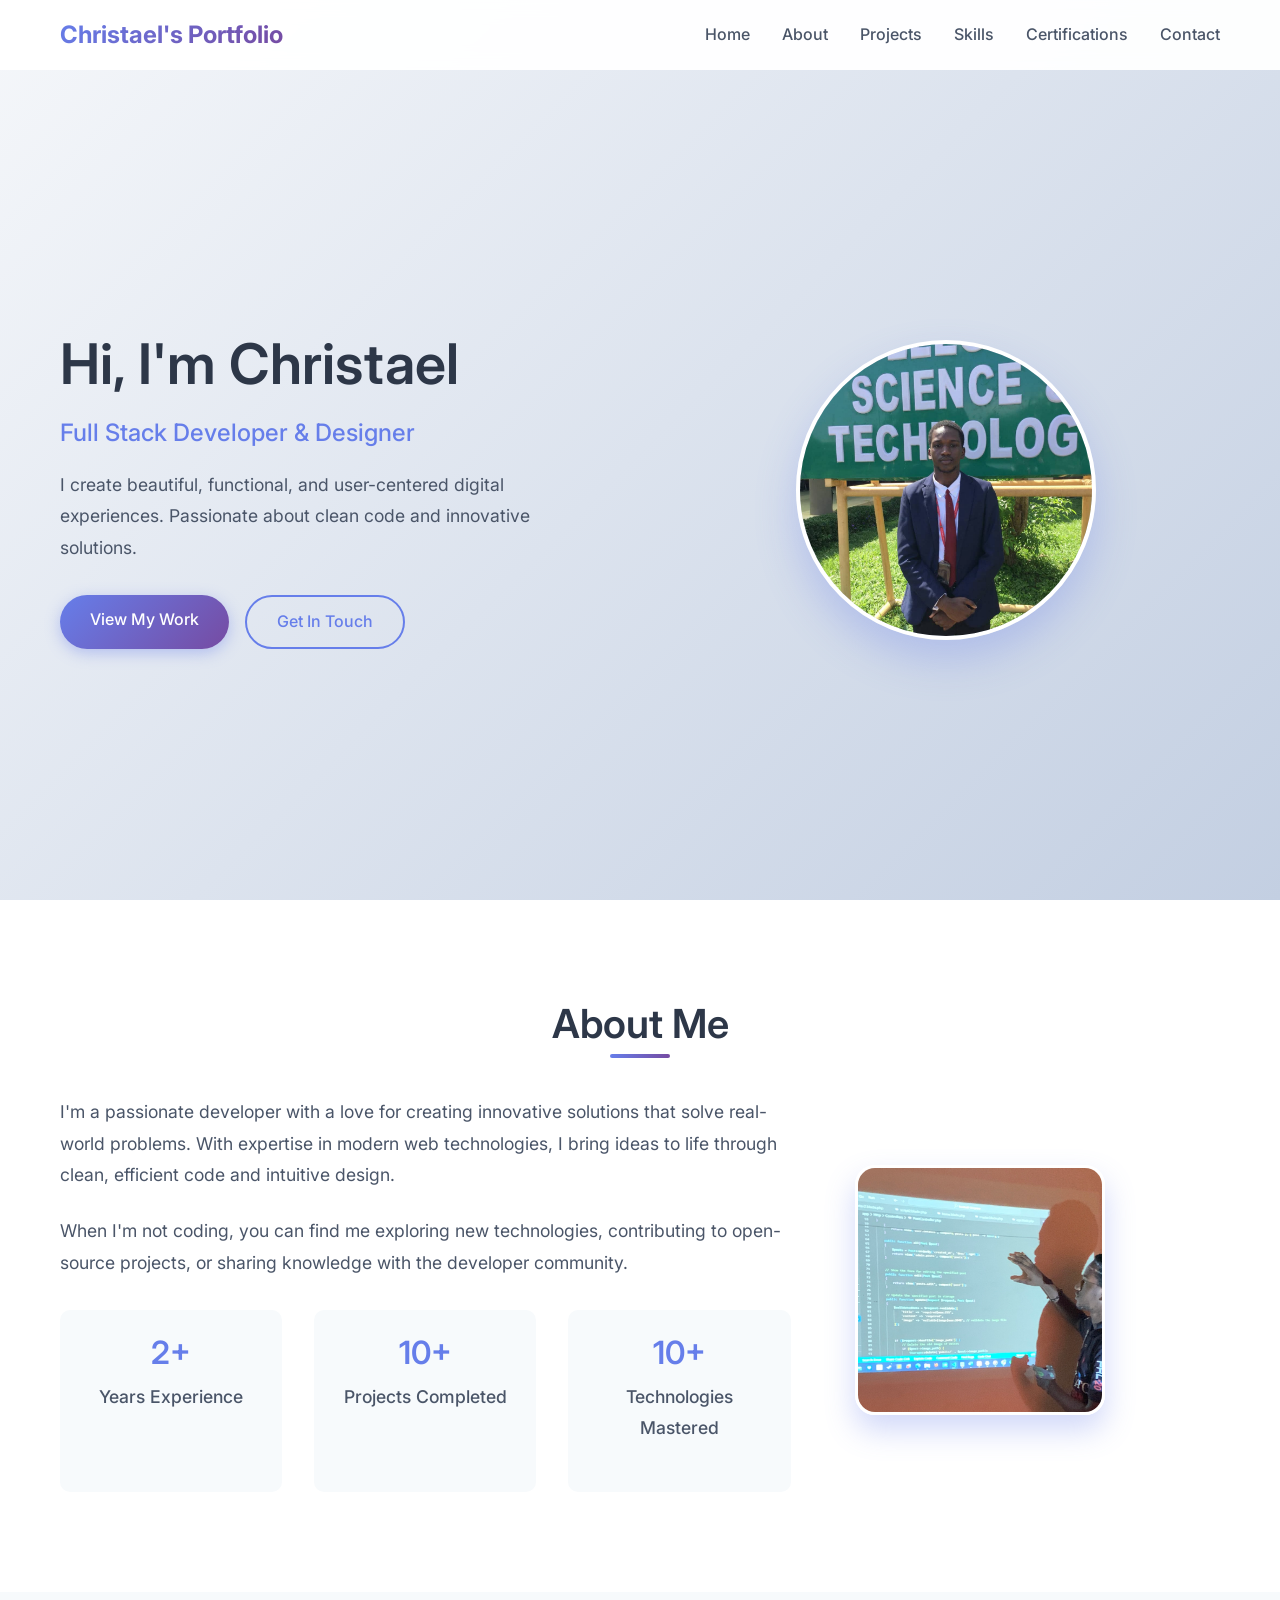
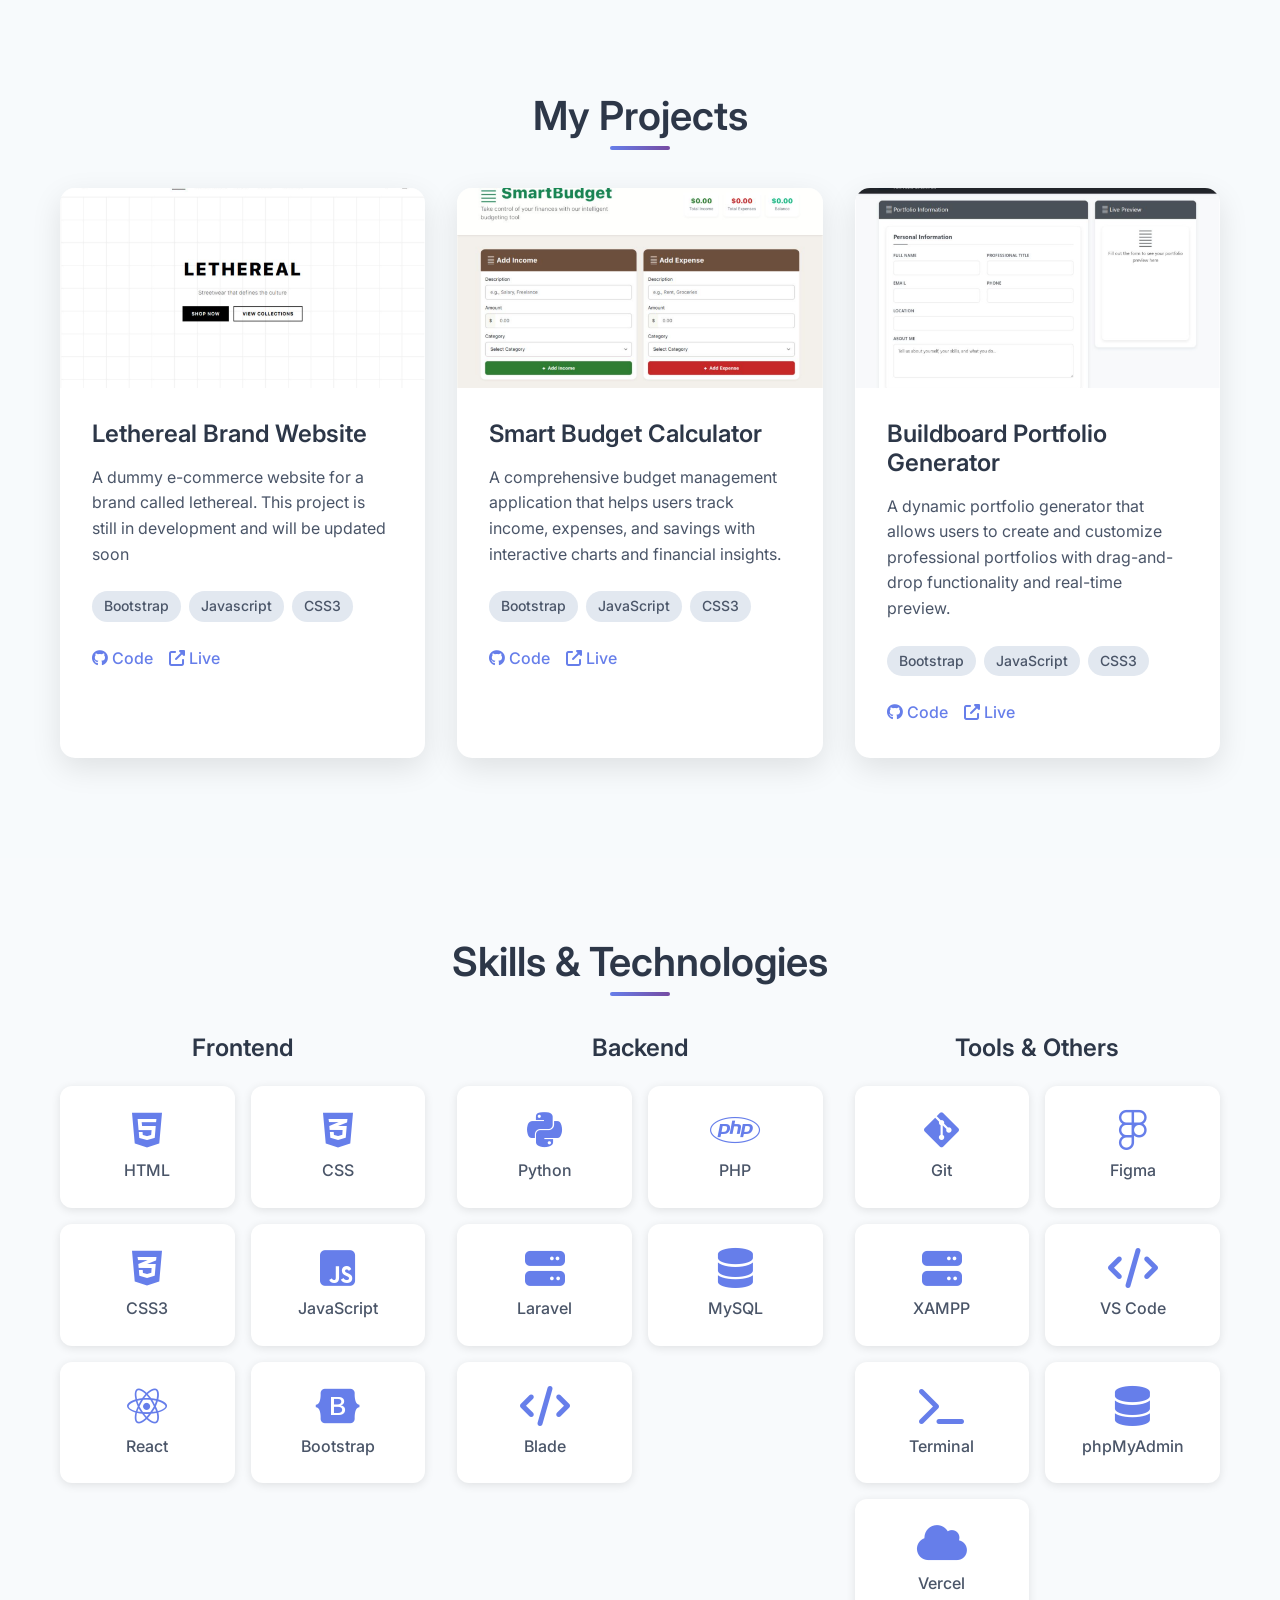
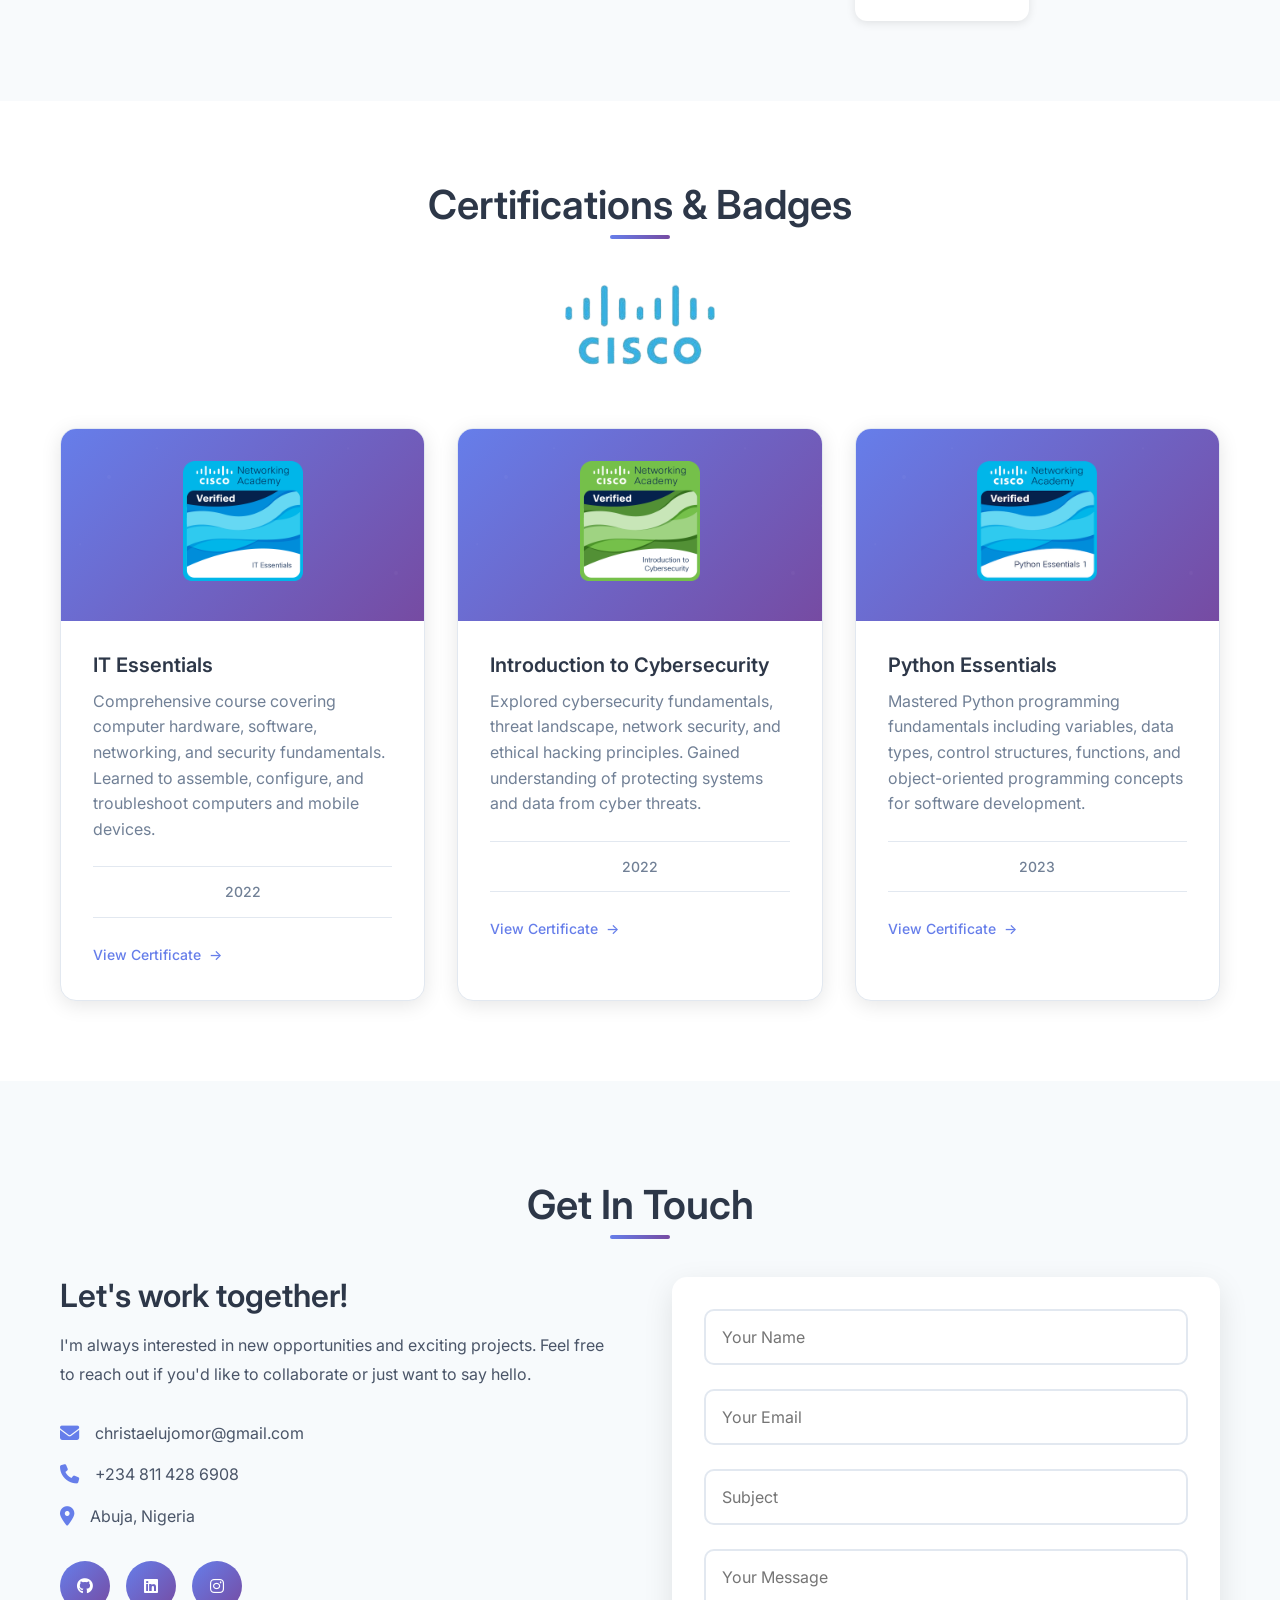
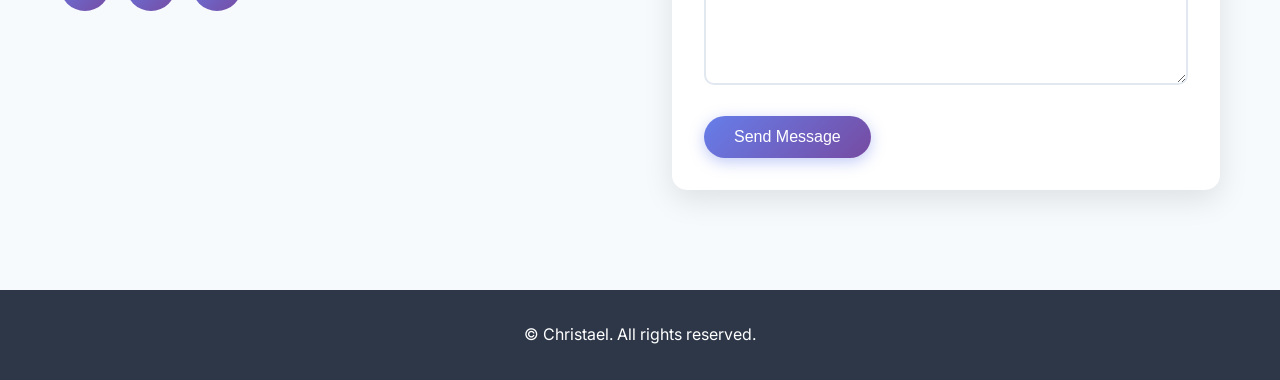
==== index.html @ 147d63b2 "T" ====
<!DOCTYPE html>
<html lang="en">
<head>
    <meta charset="UTF-8">
    <meta name="viewport" content="width=device-width, initial-scale=1.0">
    <title>Christael - Portfolio</title>
    <meta name="description" content="Professional portfolio showcasing my work, skills, and experience">
    <link rel="stylesheet" href="styles.css">
    <link href="https://fonts.googleapis.com/css2?family=Inter:wght@300;400;500;600;700&display=swap" rel="stylesheet">
    <link rel="stylesheet" href="https://cdnjs.cloudflare.com/ajax/libs/font-awesome/6.4.0/css/all.min.css">
    <script defer src="/_vercel/insights/script.js"></script>
</head>
<body>
    <!-- Navigation -->
    <nav class="navbar">
        <div class="nav-container">
            <div class="nav-logo">
                <a href="#home">Christael's Portfolio</a>
            </div>
            <ul class="nav-menu">
                <li class="nav-item">
                    <a href="#home" class="nav-link">Home</a>
                </li>
                <li class="nav-item">
                    <a href="#about" class="nav-link">About</a>
                </li>
                <li class="nav-item">
                    <a href="#projects" class="nav-link">Projects</a>
                </li>
                <li class="nav-item">
                    <a href="#skills" class="nav-link">Skills</a>
                </li>
                <li class="nav-item">
                    <a href="#certifications" class="nav-link">Certifications</a>
                </li>
                <li class="nav-item">
                    <a href="#contact" class="nav-link">Contact</a>
                </li>
            </ul>
            <div class="hamburger">
                <span class="bar"></span>
                <span class="bar"></span>
                <span class="bar"></span>
            </div>
        </div>
    </nav>

    <!-- Hero Section -->
    <section id="home" class="hero">
        <div class="hero-container">
            <div class="hero-content">
                <h1 class="hero-title">Hi, I'm <span class="highlight">Christael</span></h1>
                <p class="hero-subtitle">Full Stack Developer & Designer</p>
                <p class="hero-description">
                    I create beautiful, functional, and user-centered digital experiences. 
                    Passionate about clean code and innovative solutions.
                </p>
                <div class="hero-buttons">
                    <a href="#projects" class="btn btn-primary">View My Work</a>
                    <a href="#contact" class="btn btn-secondary">Get In Touch</a>
                </div>
            </div>
            <div class="hero-image">
                <img src="images/profilephoto.jpg" alt="Christael - Full Stack Developer" class="profile-image">
            </div>
        </div>
    </section>

    <!-- About Section -->
    <section id="about" class="about">
        <div class="container">
            <h2 class="section-title">About Me</h2>
            <div class="about-content">
                <div class="about-text">
                    <p>
                        I'm a passionate developer with a love for creating innovative solutions 
                        that solve real-world problems. With expertise in modern web technologies, 
                        I bring ideas to life through clean, efficient code and intuitive design.
                    </p>
                    <p>
                        When I'm not coding, you can find me exploring new technologies, 
                        contributing to open-source projects, or sharing knowledge with the developer community.
                    </p>
                    <div class="about-stats">
                        <div class="stat">
                            <h3>2+</h3>
                            <p>Years Experience</p>
                        </div>
                        <div class="stat">
                            <h3>10+</h3>
                            <p>Projects Completed</p>
                        </div>
                        <div class="stat">
                            <h3>10+</h3>
                            <p>Technologies Mastered</p>
                        </div>
                    </div>
                </div>
                <div class="about-image">
                    <img src="images/aboutphoto.JPEG" alt="Christael working on code" class="about-image">
                </div>
            </div>
        </div>
    </section>

    <!-- Projects Section -->
    <section id="projects" class="projects">
        <div class="container">
            <h2 class="section-title">My Projects</h2>
            <div class="projects-grid">
                <div class="project-card">
                    <div class="project-image">
                        <img src="images/lethereal.png" alt="E-Commerce Platform" class="project-img">
                    </div>
                    <div class="project-content">
                        <h3>Lethereal Brand Website</h3>
                        <p>A dummy e-commerce website for a brand called lethereal. This project is still in development and will be updated soon</p>
                        <div class="project-tech">
                            <span class="tech-tag">Bootstrap</span>
                            <span class="tech-tag">Javascript</span>
                            <span class="tech-tag">CSS3</span>
                        </div>
                        <div class="project-links">
                            <a href="https://luxe-iota.vercel.app/" class="project-link"><i class="fab fa-github"></i> Code</a>
                            <a href="https://luxe-iota.vercel.app/" class="project-link"><i class="fas fa-external-link-alt"></i> Live</a>
                        </div>
                    </div>
                </div>

                <div class="project-card">
                    <div class="project-image">
                        <img src="/images/smart-budget.png" alt="Smart Budget Calculator" class="project-img">
                    </div>
                    <div class="project-content">
                        <h3>Smart Budget Calculator</h3>
                        <p>A comprehensive budget management application that helps users track income, expenses, and savings with interactive charts and financial insights.</p>
                        <div class="project-tech">
                            <span class="tech-tag">Bootstrap</span>
                            <span class="tech-tag">JavaScript</span>
                            <span class="tech-tag">CSS3</span>
                        </div>
                        <div class="project-links">

                            <a href="https://smart-budget-indol.vercel.app/" class="project-link"><i class="fab fa-github"></i> Code</a>
                            <a href="https://smart-budget-indol.vercel.app/" class="project-link"><i class="fas fa-external-link-alt"></i> Live</a>
                        </div>
                    </div>
                </div>

                <div class="project-card">
                    <div class="project-image">
                        <img src="images/buildboard.png" alt="Buildboard Portfolio Generator" class="project-img">
                    </div>
                    <div class="project-content">
                        <h3>Buildboard Portfolio Generator</h3>
                        <p>A dynamic portfolio generator that allows users to create and customize professional portfolios with drag-and-drop functionality and real-time preview.</p>
                        <div class="project-tech">
                            <span class="tech-tag">Bootstrap</span>
                            <span class="tech-tag">JavaScript</span>
                            <span class="tech-tag">CSS3</span>
                        </div>
                        <div class="project-links">
                            <a href="http://build-board-three.vercel.app/" class="project-link"><i class="fab fa-github"></i> Code</a>
                            <a href="http://build-board-three.vercel.app/" class="project-link"><i class="fas fa-external-link-alt"></i> Live</a>
                        </div>
                    </div>
                </div>
            </div>
        </div>
    </section>

    <!-- Skills Section -->
    <section id="skills" class="skills">
        <div class="container">
            <h2 class="section-title">Skills & Technologies</h2>
            <div class="skills-grid">
                <div class="skill-category">
                    <h3>Frontend</h3>
                    <div class="skill-items">
                        <div class="skill-item">
                            <i class="fab fa-html5"></i>
                            <span>HTML</span>
                        </div>
                        <div class="skill-item">
                            <i class="fab fa-css3-alt"></i>
                            <span>CSS</span>
                        </div>
                        <div class="skill-item">
                            <i class="fab fa-css3-alt"></i>
                            <span>CSS3</span>
                        </div>
                        <div class="skill-item">
                            <i class="fab fa-js-square"></i>
                            <span>JavaScript</span>
                        </div>
                        <div class="skill-item">
                            <i class="fab fa-react"></i>
                            <span>React</span>
                        </div>
                        <div class="skill-item">
                            <i class="fab fa-bootstrap"></i>
                            <span>Bootstrap</span>
                        </div>
                    </div>
                </div>

                <div class="skill-category">
                    <h3>Backend</h3>
                    <div class="skill-items">
                        <div class="skill-item">
                            <i class="fab fa-python"></i>
                            <span>Python</span>
                        </div>
                        <div class="skill-item">
                            <i class="fab fa-php"></i>
                            <span>PHP</span>
                        </div>
                        <div class="skill-item">
                            <i class="fas fa-server"></i>
                            <span>Laravel</span>
                        </div>
                        <div class="skill-item">
                            <i class="fas fa-database"></i>
                            <span>MySQL</span>
                        </div>
                        <div class="skill-item">
                            <i class="fas fa-code"></i>
                            <span>Blade</span>
                        </div>
                    </div>
                </div>

                <div class="skill-category">
                    <h3>Tools & Others</h3>
                    <div class="skill-items">
                        <div class="skill-item">
                            <i class="fab fa-git-alt"></i>
                            <span>Git</span>
                        </div>
                        <div class="skill-item">
                            <i class="fab fa-figma"></i>
                            <span>Figma</span>
                        </div>
                        <div class="skill-item">
                            <i class="fas fa-server"></i>
                            <span>XAMPP</span>
                        </div>
                        <div class="skill-item">
                            <i class="fas fa-code"></i>
                            <span>VS Code</span>
                        </div>
                        <div class="skill-item">
                            <i class="fas fa-terminal"></i>
                            <span>Terminal</span>
                        </div>
                        <div class="skill-item">
                            <i class="fas fa-database"></i>
                            <span>phpMyAdmin</span>
                        </div>
                        <div class="skill-item">
                            <i class="fas fa-cloud"></i>
                            <span>Vercel</span>
                        </div>
                    </div>
                </div>
            </div>
        </div>
    </section>

    <!-- Certifications Section -->
    <section id="certifications" class="certifications">
        <div class="container">
            <h2 class="section-title">Certifications & Badges</h2>
            <div class="cisco-logo-container">
                <img src="badges/cisco.png" alt="Cisco" class="cisco-logo">
            </div>
            <div class="certifications-grid">
                <div class="certification-card">
                    <div class="certification-badge">
                        <img src="badges/ITE.png" alt="IT Essentials Certification" class="badge-image">
                    </div>
                    <div class="certification-content">
                        <h3>IT Essentials</h3>
                        <p>Comprehensive course covering computer hardware, software, networking, and security fundamentals. Learned to assemble, configure, and troubleshoot computers and mobile devices.</p>
                        <div class="certification-meta">
                            <span class="certification-date">2022</span>
                        </div>
                        <a href="https://www.credly.com/badges/77b4d629-7268-4012-8729-b124bbaacb79/public_url" class="certification-link">View Certificate</a>
                    </div>
                </div>

                <div class="certification-card">
                    <div class="certification-badge">
                        <img src="badges/introduction-to-cybersecurity.png" alt="Introduction to Cybersecurity Certification" class="badge-image">
                    </div>
                    <div class="certification-content">
                        <h3>Introduction to Cybersecurity</h3>
                        <p>Explored cybersecurity fundamentals, threat landscape, network security, and ethical hacking principles. Gained understanding of protecting systems and data from cyber threats.</p>
                        <div class="certification-meta">
                            <span class="certification-date">2022</span>
                        </div>
                        <a href="https://www.credly.com/badges/5107cfa7-3fcd-468a-bd3a-1ad9ed38ad6d/public_url" class="certification-link">View Certificate</a>
                    </div>
                </div>

                <div class="certification-card">
                    <div class="certification-badge">
                        <img src="badges/python-essentials-1.1.png" alt="Python Essentials Certification" class="badge-image">
                    </div>
                    <div class="certification-content">
                        <h3>Python Essentials</h3>
                        <p>Mastered Python programming fundamentals including variables, data types, control structures, functions, and object-oriented programming concepts for software development.</p>
                        <div class="certification-meta">
                            <span class="certification-date">2023</span>
                        </div>
                        <a href="https://www.credly.com/badges/5dea939a-64c4-4741-b11b-e5297eb9e16a/public_url" class="certification-link">View Certificate</a>
                    </div>
                </div>
            </div>
        </div>
    </section>

    <!-- Contact Section -->
    <section id="contact" class="contact">
        <div class="container">
            <h2 class="section-title">Get In Touch</h2>
            <div class="contact-content">
                <div class="contact-info">
                    <h3>Let's work together!</h3>
                    <p>I'm always interested in new opportunities and exciting projects. Feel free to reach out if you'd like to collaborate or just want to say hello.</p>
                    <div class="contact-methods">
                        <div class="contact-method">
                            <i class="fas fa-envelope"></i>
                            <span>christaelujomor@gmail.com</span>
                        </div>
                        <div class="contact-method">
                            <i class="fas fa-phone"></i>
                            <span>+234 811 428 6908</span>
                        </div>
                        <div class="contact-method">
                            <i class="fas fa-map-marker-alt"></i>
                            <span>Abuja, Nigeria</span>
                        </div>
                    </div>
                    <div class="social-links">
                        <a href="https://github.com/Christael1234" class="social-link"><i class="fab fa-github"></i></a>
                        <a href="https://www.linkedin.com/in/christael-blessing-ujomor-971b812a1/" class="social-link"><i class="fab fa-linkedin"></i></a>
                      
                        <a href="https://www.instagram.com/_.cristel_/" class="social-link"><i class="fab fa-instagram"></i></a>
                    </div>
                </div>
                <form class="contact-form" action="https://formspree.io/f/mvgqwoze" method="POST">
                    <div class="form-group">
                        <input type="text" id="name" name="name" placeholder="Your Name" required>
                    </div>
                    <div class="form-group">
                        <input type="email" id="email" name="email" placeholder="Your Email" required>
                    </div>
                    <div class="form-group">
                        <input type="text" id="subject" name="subject" placeholder="Subject" required>
                    </div>
                    <div class="form-group">
                        <textarea id="message" name="message" placeholder="Your Message" rows="5" required></textarea>
                    </div>
                    <button type="submit" class="btn btn-primary">Send Message</button>
                </form>
            </div>
        </div>
    </section>

    <!-- Footer -->
    <footer class="footer">
        <div class="container">
            <p>&copy; Christael. All rights reserved.</p>
        </div>
    </footer>

    <script src="script.js"></script>
</body>
</html>
---- styles.css ----
/* Reset and Base Styles */
* {
   margin: 0;
   padding: 0;
   box-sizing: border-box;
}

html {
   scroll-behavior: smooth;
}

body {
   font-family: 'Inter', sans-serif;
   line-height: 1.6;
   color: #333;
   background-color: #ffffff;
}

.container {
   max-width: 1200px;
   margin: 0 auto;
   padding: 0 20px;
}

/* Typography */
h1,
h2,
h3,
h4,
h5,
h6 {
   font-weight: 600;
   line-height: 1.2;
}

.section-title {
   font-size: 2.5rem;
   text-align: center;
   margin-bottom: 3rem;
   color: #2d3748;
   position: relative;
}

.section-title::after {
   content: '';
   position: absolute;
   bottom: -10px;
   left: 50%;
   transform: translateX(-50%);
   width: 60px;
   height: 4px;
   background: linear-gradient(90deg, #667eea 0%, #764ba2 100%);
   border-radius: 2px;
}

/* Buttons */
.btn {
   display: inline-block;
   padding: 12px 30px;
   border-radius: 50px;
   text-decoration: none;
   font-weight: 500;
   transition: all 0.3s ease;
   border: none;
   cursor: pointer;
   font-size: 1rem;
}

.btn-primary {
   background: linear-gradient(135deg, #667eea 0%, #764ba2 100%);
   color: white;
   box-shadow: 0 4px 15px rgba(102, 126, 234, 0.4);
}

.btn-primary:hover {
   transform: translateY(-2px);
   box-shadow: 0 6px 20px rgba(102, 126, 234, 0.6);
}

.btn-secondary {
   background: transparent;
   color: #667eea;
   border: 2px solid #667eea;
}

.btn-secondary:hover {
   background: #667eea;
   color: white;
   transform: translateY(-2px);
}

/* Navigation */
.navbar {
   position: fixed;
   top: 0;
   width: 100%;
   background: rgba(255, 255, 255, 0.95);
   backdrop-filter: blur(10px);
   z-index: 1000;
   padding: 1rem 0;
   transition: all 0.3s ease;
}

.nav-container {
   max-width: 1200px;
   margin: 0 auto;
   padding: 0 20px;
   display: flex;
   justify-content: space-between;
   align-items: center;
}

.nav-logo a {
   font-size: 1.5rem;
   font-weight: 700;
   color: #2d3748;
   text-decoration: none;
   background: linear-gradient(135deg, #667eea 0%, #764ba2 100%);
   -webkit-background-clip: text;
   -webkit-text-fill-color: transparent;
   background-clip: text;
}

.nav-menu {
   display: flex;
   list-style: none;
   gap: 2rem;
}

.nav-link {
   color: #4a5568;
   text-decoration: none;
   font-weight: 500;
   transition: color 0.3s ease;
   position: relative;
}

.nav-link:hover {
   color: #667eea;
}

.nav-link::after {
   content: '';
   position: absolute;
   bottom: -5px;
   left: 0;
   width: 0;
   height: 2px;
   background: linear-gradient(135deg, #667eea 0%, #764ba2 100%);
   transition: width 0.3s ease;
}

.nav-link:hover::after {
   width: 100%;
}

.hamburger {
   display: none;
   flex-direction: column;
   cursor: pointer;
}

.bar {
   width: 25px;
   height: 3px;
   background: #4a5568;
   margin: 3px 0;
   transition: 0.3s;
}

/* Hero Section */
.hero {
   min-height: 100vh;
   display: flex;
   align-items: center;
   background: linear-gradient(135deg, #f5f7fa 0%, #c3cfe2 100%);
   padding-top: 80px;
}

.hero-container {
   max-width: 1200px;
   margin: 0 auto;
   padding: 0 20px;
   display: grid;
   grid-template-columns: 1fr 1fr;
   gap: 4rem;
   align-items: center;
}

.hero-title {
   font-size: 3.5rem;
   margin-bottom: 1rem;
   color: #2d3748;
}

.highlight {
   background: linear-gradient(135deg, #667eea 0%, #764ba2 100%);
   -webkit-background-clip: text;
   -webkit-text-fill-color: transparent;
   background-clip: text;
}

.hero-subtitle {
   font-size: 1.5rem;
   color: #667eea;
   margin-bottom: 1rem;
   font-weight: 500;
}

.hero-description {
   font-size: 1.1rem;
   color: #4a5568;
   margin-bottom: 2rem;
   line-height: 1.8;
}

.hero-buttons {
   display: flex;
   gap: 1rem;
   flex-wrap: wrap;
}

.hero-image {
   display: flex;
   justify-content: center;
   align-items: center;
}

.profile-image {
   width: 300px;
   height: 300px;
   border-radius: 50%;
   object-fit: cover;
   box-shadow: 0 20px 40px rgba(102, 126, 234, 0.3);
   border: 4px solid white;
}

/* About Section */
.about {
   padding: 100px 0;
   background: #ffffff;
}

.about-content {
   display: grid;
   grid-template-columns: 2fr 1fr;
   gap: 4rem;
   align-items: center;
}

.about-text p {
   font-size: 1.1rem;
   color: #4a5568;
   margin-bottom: 1.5rem;
   line-height: 1.8;
}

.about-stats {
   display: grid;
   grid-template-columns: repeat(3, 1fr);
   gap: 2rem;
   margin-top: 2rem;
}

.stat {
   text-align: center;
   padding: 1.5rem;
   background: #f7fafc;
   border-radius: 10px;
   transition: transform 0.3s ease;
}

.stat:hover {
   transform: translateY(-5px);
}

.stat h3 {
   font-size: 2rem;
   color: #667eea;
   margin-bottom: 0.5rem;
}

.stat p {
   color: #4a5568;
   font-weight: 500;
}

.about-image img {
   width: 250px;
   height: 250px;
   border-radius: 20px;
   object-fit: cover;
   box-shadow: 0 15px 30px rgba(102, 126, 234, 0.3);
   border: 3px solid white;
}

/* Projects Section */
.projects {
   padding: 100px 0;
   background: #f7fafc;
}

.projects-grid {
   display: grid;
   grid-template-columns: repeat(auto-fit, minmax(350px, 1fr));
   gap: 2rem;
}

.project-card {
   background: white;
   border-radius: 15px;
   overflow: hidden;
   box-shadow: 0 10px 30px rgba(0, 0, 0, 0.1);
   transition: transform 0.3s ease, box-shadow 0.3s ease;
}

.project-card:hover {
   transform: translateY(-10px);
   box-shadow: 0 20px 40px rgba(0, 0, 0, 0.15);
}

.project-image {
   height: 200px;
   overflow: hidden;
}

.project-img {
   width: 100%;
   height: 100%;
   object-fit: cover;
   transition: transform 0.3s ease;
}

.project-card:hover .project-img {
   transform: scale(1.05);
}

.project-content {
   padding: 2rem;
}

.project-content h3 {
   font-size: 1.5rem;
   margin-bottom: 1rem;
   color: #2d3748;
}

.project-content p {
   color: #4a5568;
   margin-bottom: 1.5rem;
   line-height: 1.6;
}

.project-tech {
   display: flex;
   flex-wrap: wrap;
   gap: 0.5rem;
   margin-bottom: 1.5rem;
}

.tech-tag {
   background: #e2e8f0;
   color: #4a5568;
   padding: 0.25rem 0.75rem;
   border-radius: 20px;
   font-size: 0.875rem;
   font-weight: 500;
}

.project-links {
   display: flex;
   gap: 1rem;
}

.project-link {
   color: #667eea;
   text-decoration: none;
   font-weight: 500;
   transition: color 0.3s ease;
}

.project-link:hover {
   color: #764ba2;
}

/* Skills Section */
.skills {
   padding: 5rem 0;
   background: #f8fafc;
}

.skills-grid {
   display: grid;
   grid-template-columns: repeat(auto-fit, minmax(300px, 1fr));
   gap: 2rem;
}

.skill-category h3 {
   color: #2d3748;
   margin-bottom: 1.5rem;
   font-size: 1.5rem;
   text-align: center;
}

.skill-items {
   display: grid;
   grid-template-columns: repeat(auto-fit, minmax(120px, 1fr));
   gap: 1rem;
}

.skill-item {
   display: flex;
   flex-direction: column;
   align-items: center;
   padding: 1.5rem;
   background: white;
   border-radius: 12px;
   box-shadow: 0 2px 10px rgba(0, 0, 0, 0.1);
   transition: all 0.3s ease;
}

.skill-item:hover {
   transform: translateY(-5px);
   box-shadow: 0 8px 25px rgba(0, 0, 0, 0.15);
}

.skill-item i {
   font-size: 2.5rem;
   color: #667eea;
   margin-bottom: 0.5rem;
}

.skill-item span {
   font-weight: 500;
   color: #4a5568;
}

/* Certifications Section */
.certifications {
   padding: 5rem 0;
   background: #ffffff;
}

.cisco-logo-container {
   text-align: center;
   margin-bottom: 2rem;
}

.cisco-logo {
   width: 150px;
   height: auto;
   opacity: 0.8;
   transition: opacity 0.3s ease;
}

.cisco-logo:hover {
   opacity: 1;
}

.certifications-grid {
   display: grid;
   grid-template-columns: repeat(auto-fit, minmax(350px, 1fr));
   gap: 2rem;
   margin-top: 3rem;
   max-width: 1200px;
   margin-left: auto;
   margin-right: auto;
}

.certification-card {
   background: white;
   border-radius: 16px;
   box-shadow: 0 4px 20px rgba(0, 0, 0, 0.1);
   overflow: hidden;
   transition: all 0.3s ease;
   border: 1px solid #e2e8f0;
}

.certification-card:hover {
   transform: translateY(-8px);
   box-shadow: 0 12px 40px rgba(0, 0, 0, 0.15);
}

.certification-badge {
   background: linear-gradient(135deg, #667eea 0%, #764ba2 100%);
   padding: 2rem;
   text-align: center;
   position: relative;
}

.certification-badge::before {
   content: '';
   position: absolute;
   top: 0;
   left: 0;
   right: 0;
   bottom: 0;
   background: url('data:image/svg+xml,<svg xmlns="http://www.w3.org/2000/svg" viewBox="0 0 100 100"><defs><pattern id="grain" width="100" height="100" patternUnits="userSpaceOnUse"><circle cx="25" cy="25" r="1" fill="rgba(255,255,255,0.1)"/><circle cx="75" cy="75" r="1" fill="rgba(255,255,255,0.1)"/><circle cx="50" cy="10" r="0.5" fill="rgba(255,255,255,0.1)"/><circle cx="10" cy="60" r="0.5" fill="rgba(255,255,255,0.1)"/><circle cx="90" cy="40" r="0.5" fill="rgba(255,255,255,0.1)"/></pattern></defs><rect width="100" height="100" fill="url(%23grain)"/></svg>');
   opacity: 0.3;
}

.badge-image {
   width: 120px;
   height: 120px;
   object-fit: contain;
   position: relative;
   z-index: 1;
}

.certification-content {
   padding: 2rem;
}

.certification-content h3 {
   color: #2d3748;
   font-size: 1.25rem;
   margin-bottom: 0.75rem;
   font-weight: 600;
}

.certification-content p {
   color: #718096;
   margin-bottom: 1.5rem;
   line-height: 1.6;
}

.certification-meta {
   text-align: center;
   margin-bottom: 1.5rem;
   padding: 0.75rem 0;
   border-top: 1px solid #e2e8f0;
   border-bottom: 1px solid #e2e8f0;
}

.certification-date {
   color: #718096;
   font-size: 0.875rem;
   font-weight: 500;
}

.certification-link {
   display: inline-block;
   color: #667eea;
   text-decoration: none;
   font-weight: 500;
   font-size: 0.875rem;
   transition: all 0.3s ease;
   position: relative;
}

.certification-link::after {
   content: '→';
   margin-left: 0.5rem;
   transition: transform 0.3s ease;
}

.certification-link:hover {
   color: #764ba2;
}

.certification-link:hover::after {
   transform: translateX(3px);
}

/* Contact Section */
.contact {
   padding: 100px 0;
   background: #f7fafc;
}

.contact-content {
   display: grid;
   grid-template-columns: 1fr 1fr;
   gap: 4rem;
}

.contact-info h3 {
   font-size: 2rem;
   margin-bottom: 1rem;
   color: #2d3748;
}

.contact-info p {
   color: #4a5568;
   margin-bottom: 2rem;
   line-height: 1.8;
}

.contact-methods {
   margin-bottom: 2rem;
}

.contact-method {
   display: flex;
   align-items: center;
   gap: 1rem;
   margin-bottom: 1rem;
   color: #4a5568;
}

.contact-method i {
   color: #667eea;
   font-size: 1.2rem;
}

.social-links {
   display: flex;
   gap: 1rem;
}

.social-link {
   width: 50px;
   height: 50px;
   background: linear-gradient(135deg, #667eea 0%, #764ba2 100%);
   border-radius: 50%;
   display: flex;
   align-items: center;
   justify-content: center;
   color: white;
   text-decoration: none;
   transition: transform 0.3s ease;
}

.social-link:hover {
   transform: translateY(-3px);
}

.contact-form {
   background: white;
   padding: 2rem;
   border-radius: 15px;
   box-shadow: 0 10px 30px rgba(0, 0, 0, 0.1);
}

.form-group {
   margin-bottom: 1.5rem;
}

.form-group input,
.form-group textarea {
   width: 100%;
   padding: 1rem;
   border: 2px solid #e2e8f0;
   border-radius: 10px;
   font-size: 1rem;
   transition: border-color 0.3s ease;
   font-family: inherit;
}

.form-group input:focus,
.form-group textarea:focus {
   outline: none;
   border-color: #667eea;
}

.form-group textarea {
   resize: vertical;
   min-height: 120px;
}

/* Footer */
.footer {
   background: #2d3748;
   color: white;
   text-align: center;
   padding: 2rem 0;
}

/* Responsive Design */
@media (max-width: 768px) {
   .hamburger {
      display: flex;
   }

   .nav-menu {
      position: fixed;
      left: -100%;
      top: 70px;
      flex-direction: column;
      background-color: white;
      width: 100%;
      text-align: center;
      transition: 0.3s;
      box-shadow: 0 10px 27px rgba(0, 0, 0, 0.05);
      padding: 2rem 0;
   }

   .nav-menu.active {
      left: 0;
   }

   .hero-container {
      grid-template-columns: 1fr;
      text-align: center;
      gap: 2rem;
   }

   .hero-title {
      font-size: 2.5rem;
   }

   .hero-buttons {
      justify-content: center;
   }

   .about-content {
      grid-template-columns: 1fr;
      gap: 2rem;
   }

   .about-stats {
      grid-template-columns: 1fr;
   }

   .contact-content {
      grid-template-columns: 1fr;
      gap: 2rem;
   }

   .projects-grid {
      grid-template-columns: 1fr;
   }

   .skills-grid {
      grid-template-columns: 1fr;
   }

   .certifications-grid {
      grid-template-columns: 1fr;
      gap: 1.5rem;
   }

   .certification-card {
      margin-bottom: 1rem;
   }

   .certification-badge {
      padding: 1.5rem;
   }

   .badge-image {
      width: 100px;
      height: 100px;
      object-fit: contain;
   }

   .certification-content {
      padding: 1.5rem;
   }

   .certification-meta {
      flex-direction: column;
      gap: 0.5rem;
      align-items: flex-start;
   }

   .section-title {
      font-size: 2rem;
   }
}

@media (max-width: 480px) {
   .hero-title {
      font-size: 2rem;
   }

   .hero-subtitle {
      font-size: 1.2rem;
   }

   .hero-buttons {
      flex-direction: column;
      align-items: center;
   }

   .btn {
      width: 100%;
      max-width: 250px;
      text-align: center;
   }

   .profile-image {
      width: 200px;
      height: 200px;
   }

   .about-image img {
      width: 200px;
      height: 200px;
   }
}

/* Animations */
@keyframes fadeInUp {
   from {
      opacity: 0;
      transform: translateY(30px);
   }

   to {
      opacity: 1;
      transform: translateY(0);
   }
}

.hero-content,
.about-text,
.project-card,
.skill-item {
   animation: fadeInUp 0.6s ease-out;
}

/* Smooth scrolling for anchor links */
html {
   scroll-padding-top: 80px;
}
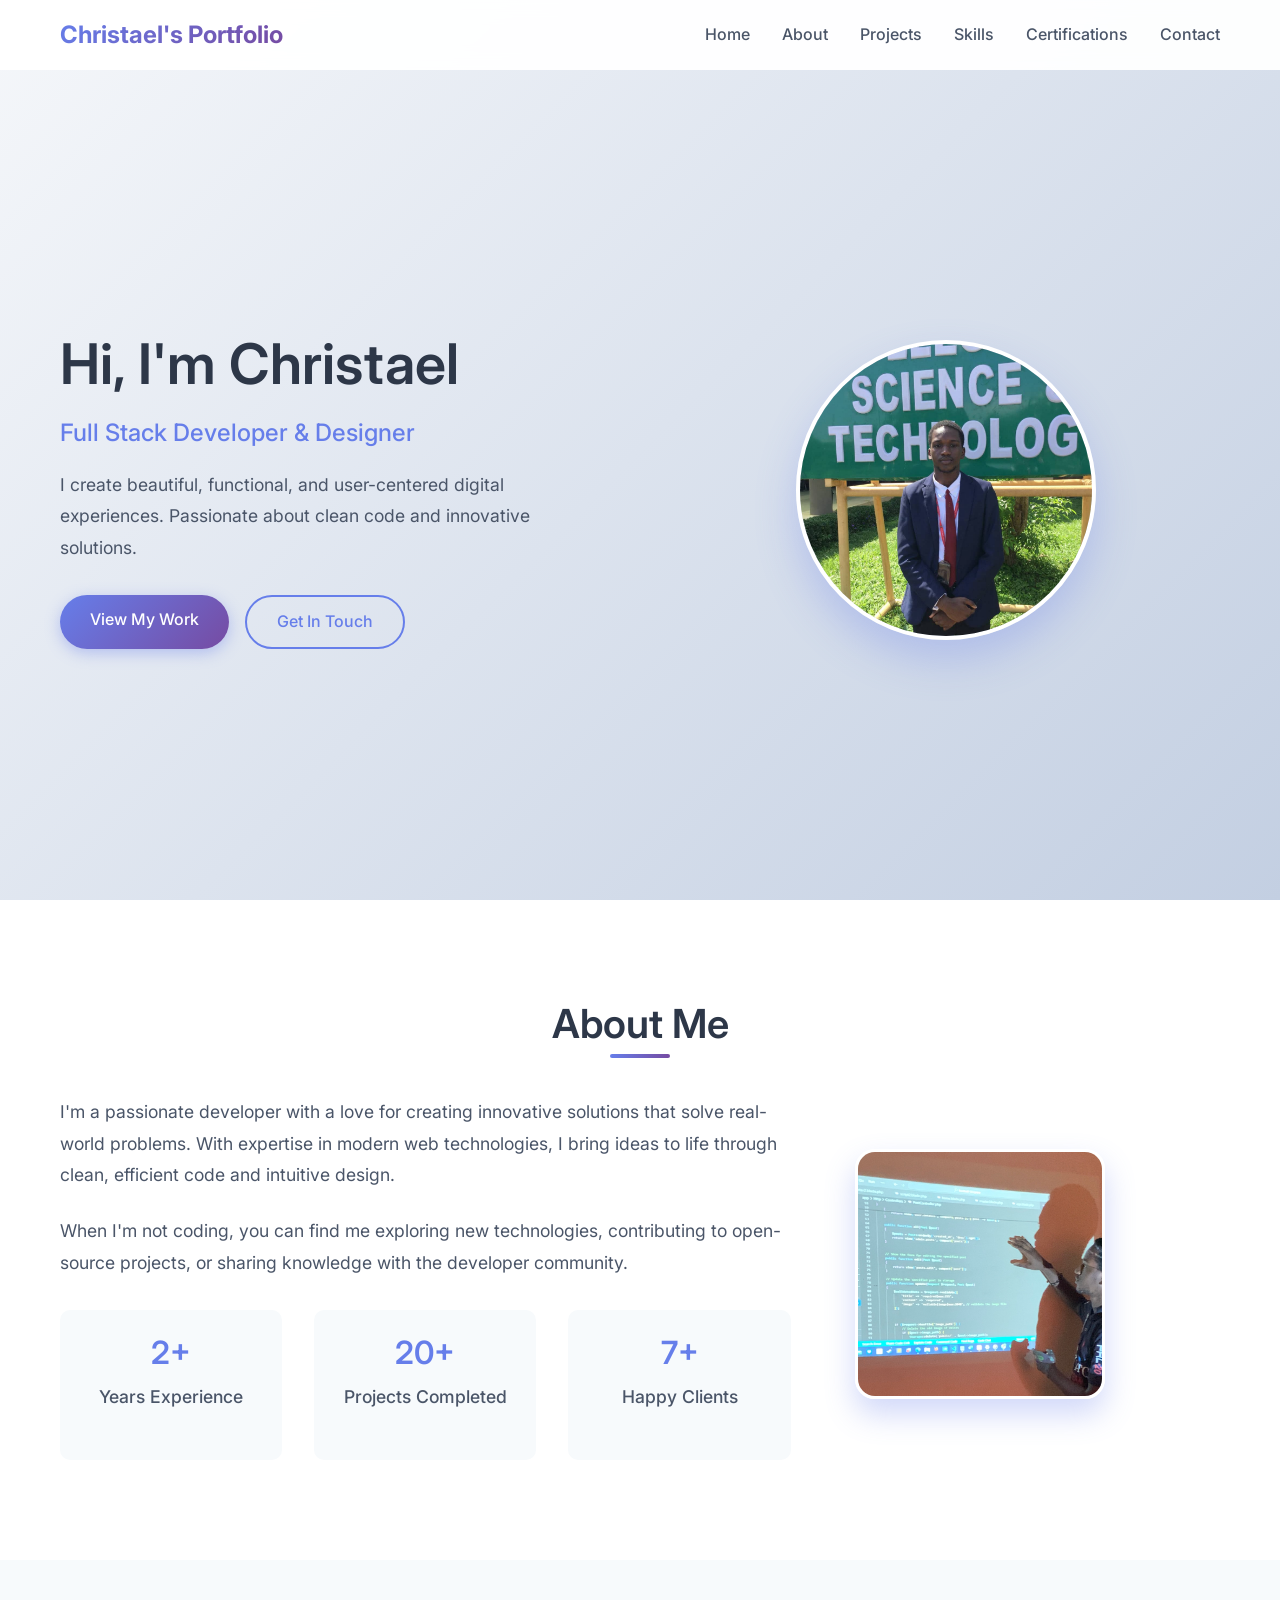
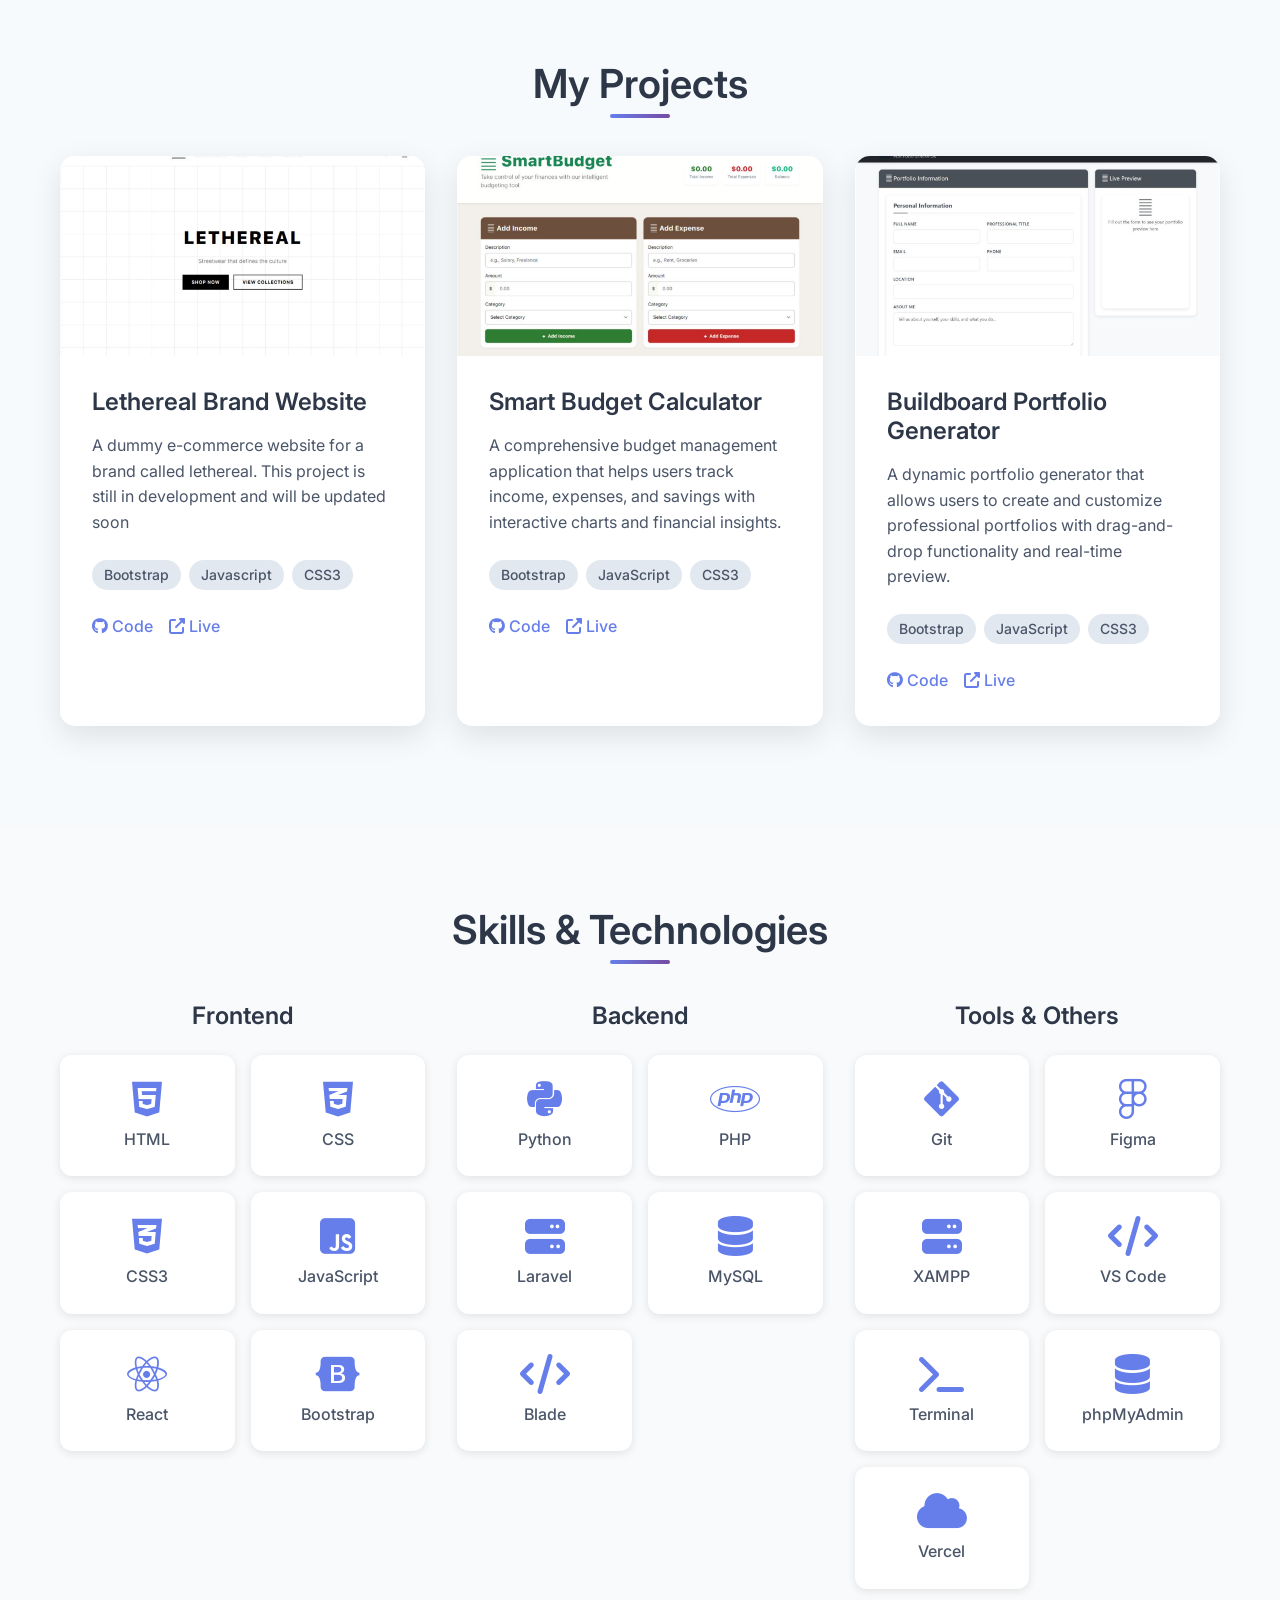
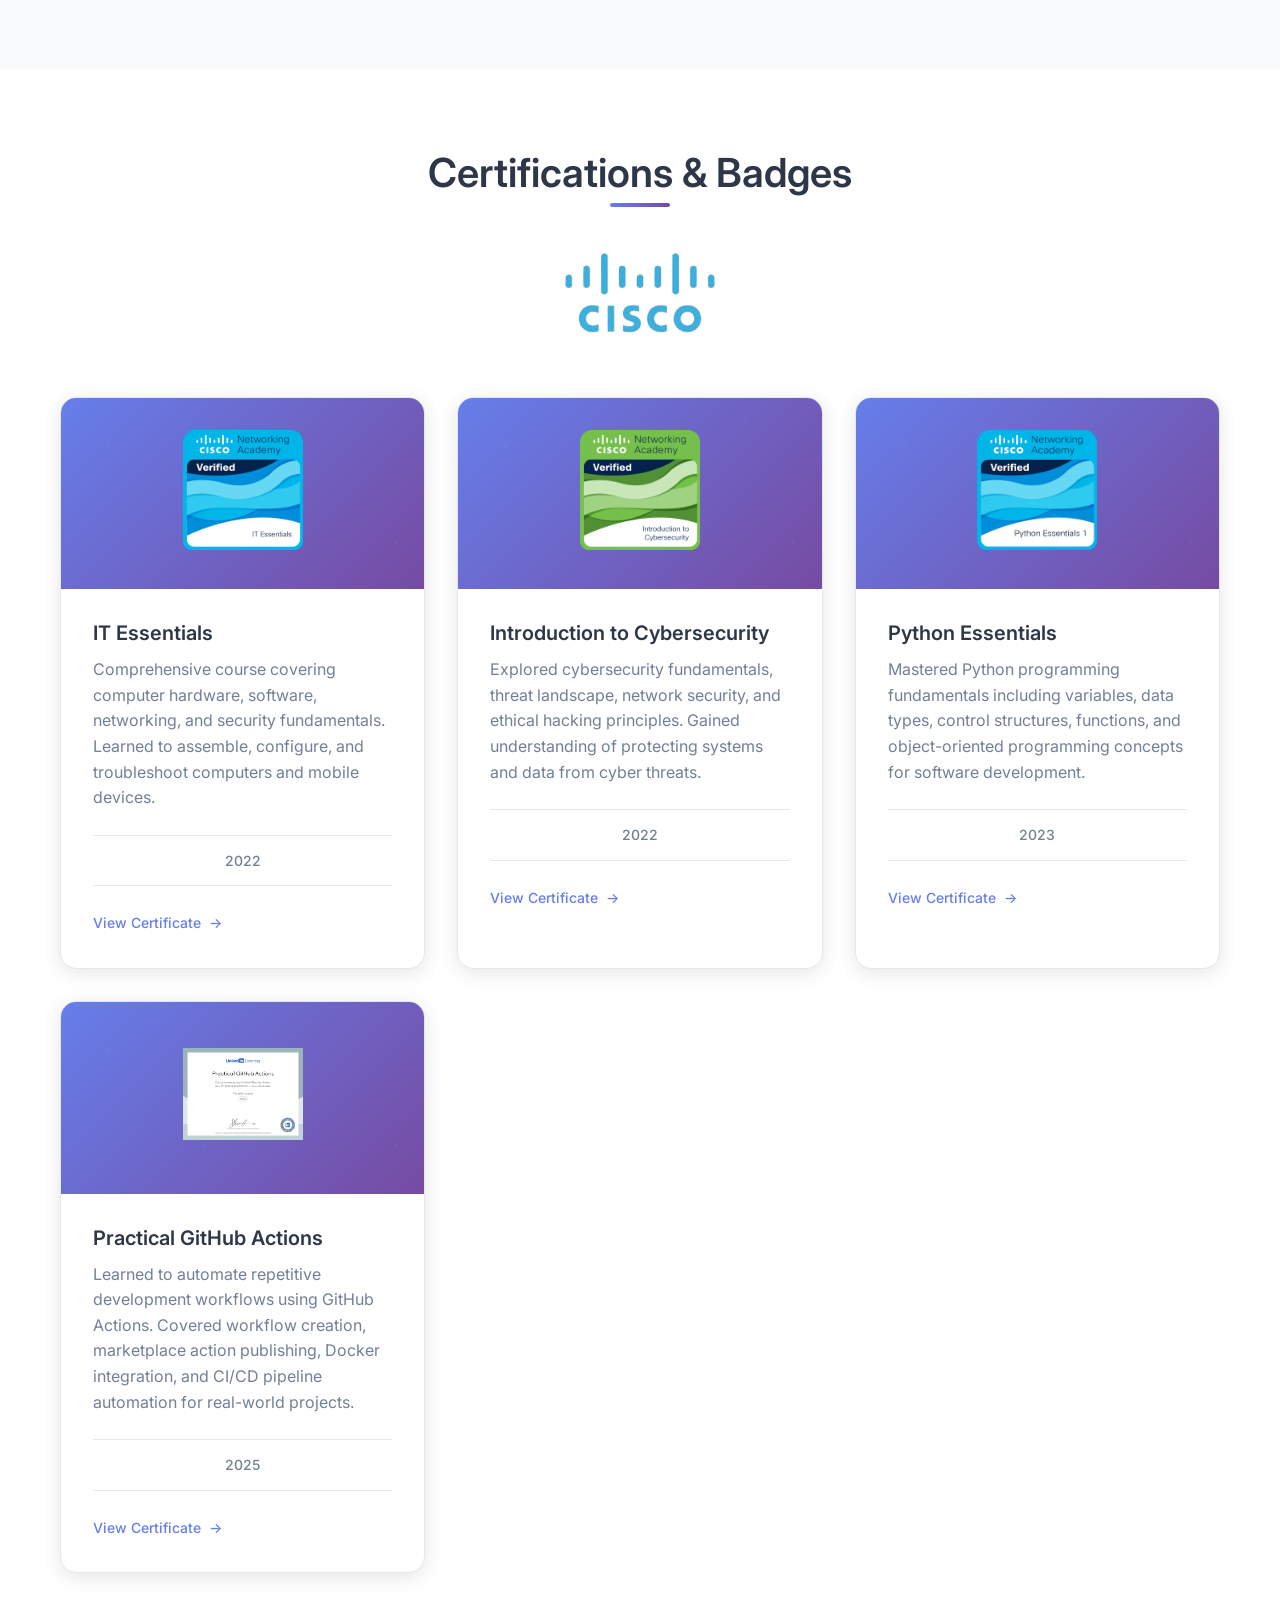
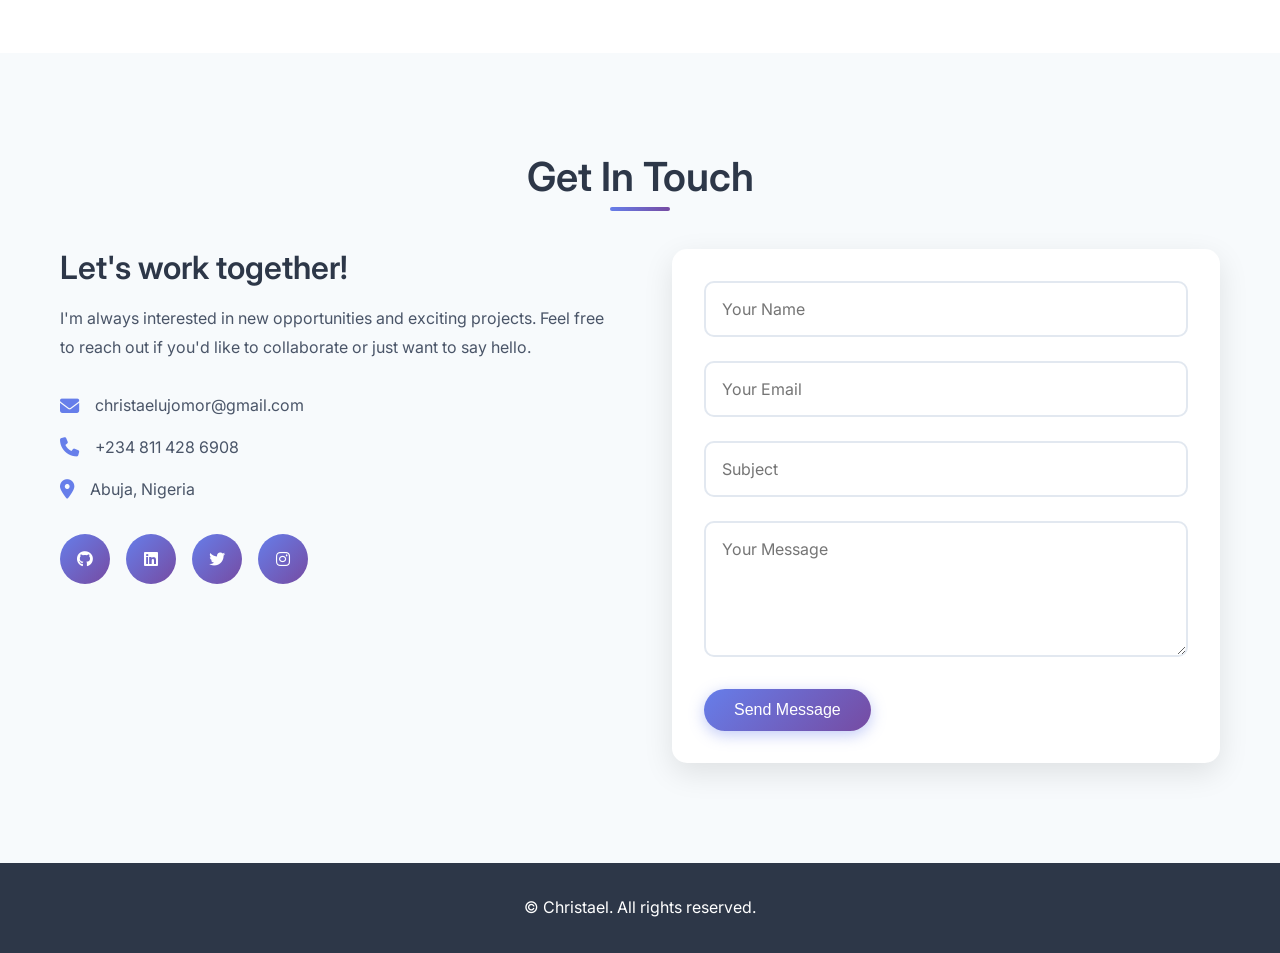
==== commit 2cf88f25: "added new certification" ====
--- a/index.html
+++ b/index.html
@@ -87,12 +87,12 @@
                             <p>Years Experience</p>
                         </div>
                         <div class="stat">
-                            <h3>10+</h3>
+                            <h3>20+</h3>
                             <p>Projects Completed</p>
                         </div>
                         <div class="stat">
-                            <h3>10+</h3>
-                            <p>Technologies Mastered</p>
+                            <h3>7+</h3>
+                            <p>Happy Clients</p>
                         </div>
                     </div>
                 </div>
@@ -314,6 +314,20 @@
                             <span class="certification-date">2023</span>
                         </div>
                         <a href="https://www.credly.com/badges/5dea939a-64c4-4741-b11b-e5297eb9e16a/public_url" class="certification-link">View Certificate</a>
+                    </div>
+                </div>
+
+                <div class="certification-card">
+                    <div class="certification-badge">
+                        <img src="badges/CertificateOfCompletion_Practical GitHub Actions_page-0001.jpg" alt="Practical GitHub Actions Certification" class="badge-image">
+                    </div>
+                    <div class="certification-content">
+                        <h3>Practical GitHub Actions</h3>
+                        <p>Learned to automate repetitive development workflows using GitHub Actions. Covered workflow creation, marketplace action publishing, Docker integration, and CI/CD pipeline automation for real-world projects.</p>
+                        <div class="certification-meta">
+                            <span class="certification-date">2025</span>
+                        </div>
+                        <a href="https://www.linkedin.com/learning/certificates/6c43d1bc7f0ec4900abeda7d51c58094ce325934bb29f5b620848a302c9084eb?trk=share_certificate" class="certification-link">View Certificate</a>
                     </div>
                 </div>
             </div>
@@ -343,10 +357,10 @@
                         </div>
                     </div>
                     <div class="social-links">
-                        <a href="https://github.com/Christael1234" class="social-link"><i class="fab fa-github"></i></a>
-                        <a href="https://www.linkedin.com/in/christael-blessing-ujomor-971b812a1/" class="social-link"><i class="fab fa-linkedin"></i></a>
-                      
-                        <a href="https://www.instagram.com/_.cristel_/" class="social-link"><i class="fab fa-instagram"></i></a>
+                        <a href="#" class="social-link"><i class="fab fa-github"></i></a>
+                        <a href="#" class="social-link"><i class="fab fa-linkedin"></i></a>
+                        <a href="#" class="social-link"><i class="fab fa-twitter"></i></a>
+                        <a href="#" class="social-link"><i class="fab fa-instagram"></i></a>
                     </div>
                 </div>
                 <form class="contact-form" action="https://formspree.io/f/mvgqwoze" method="POST">
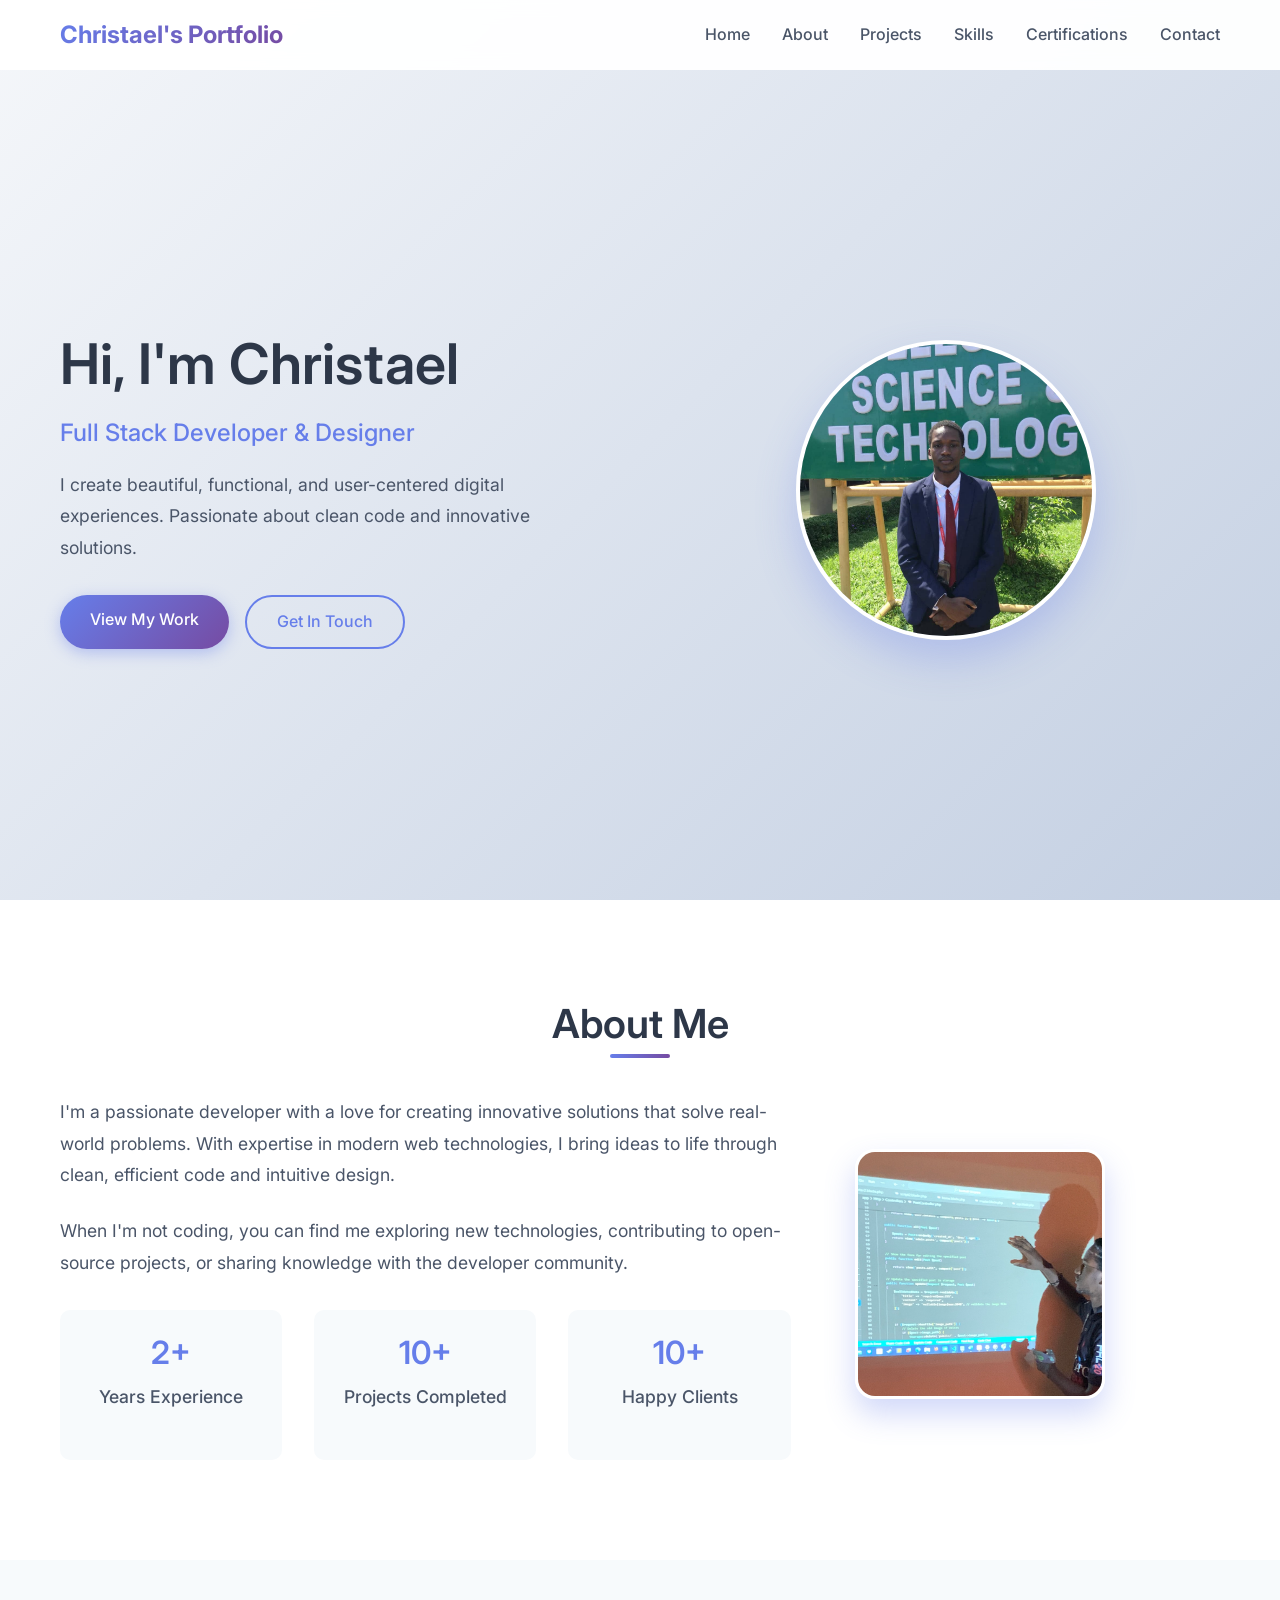
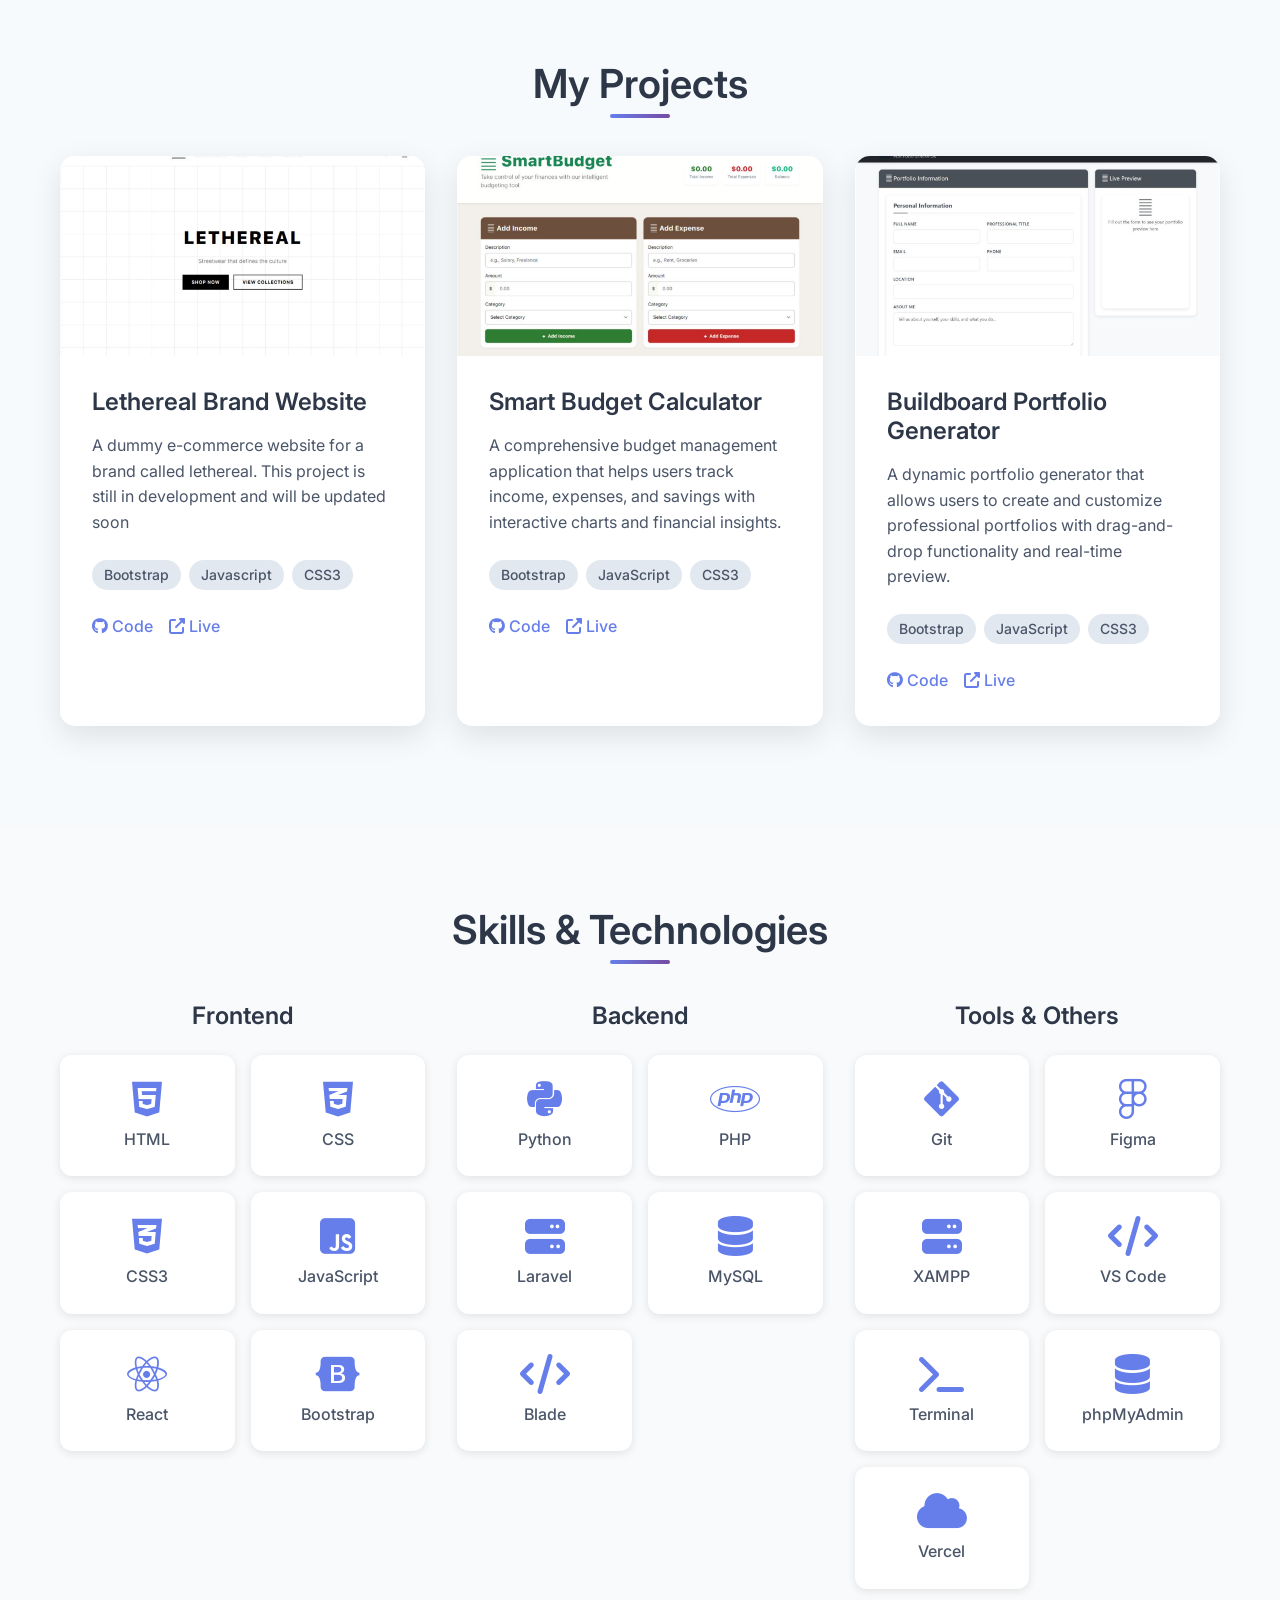
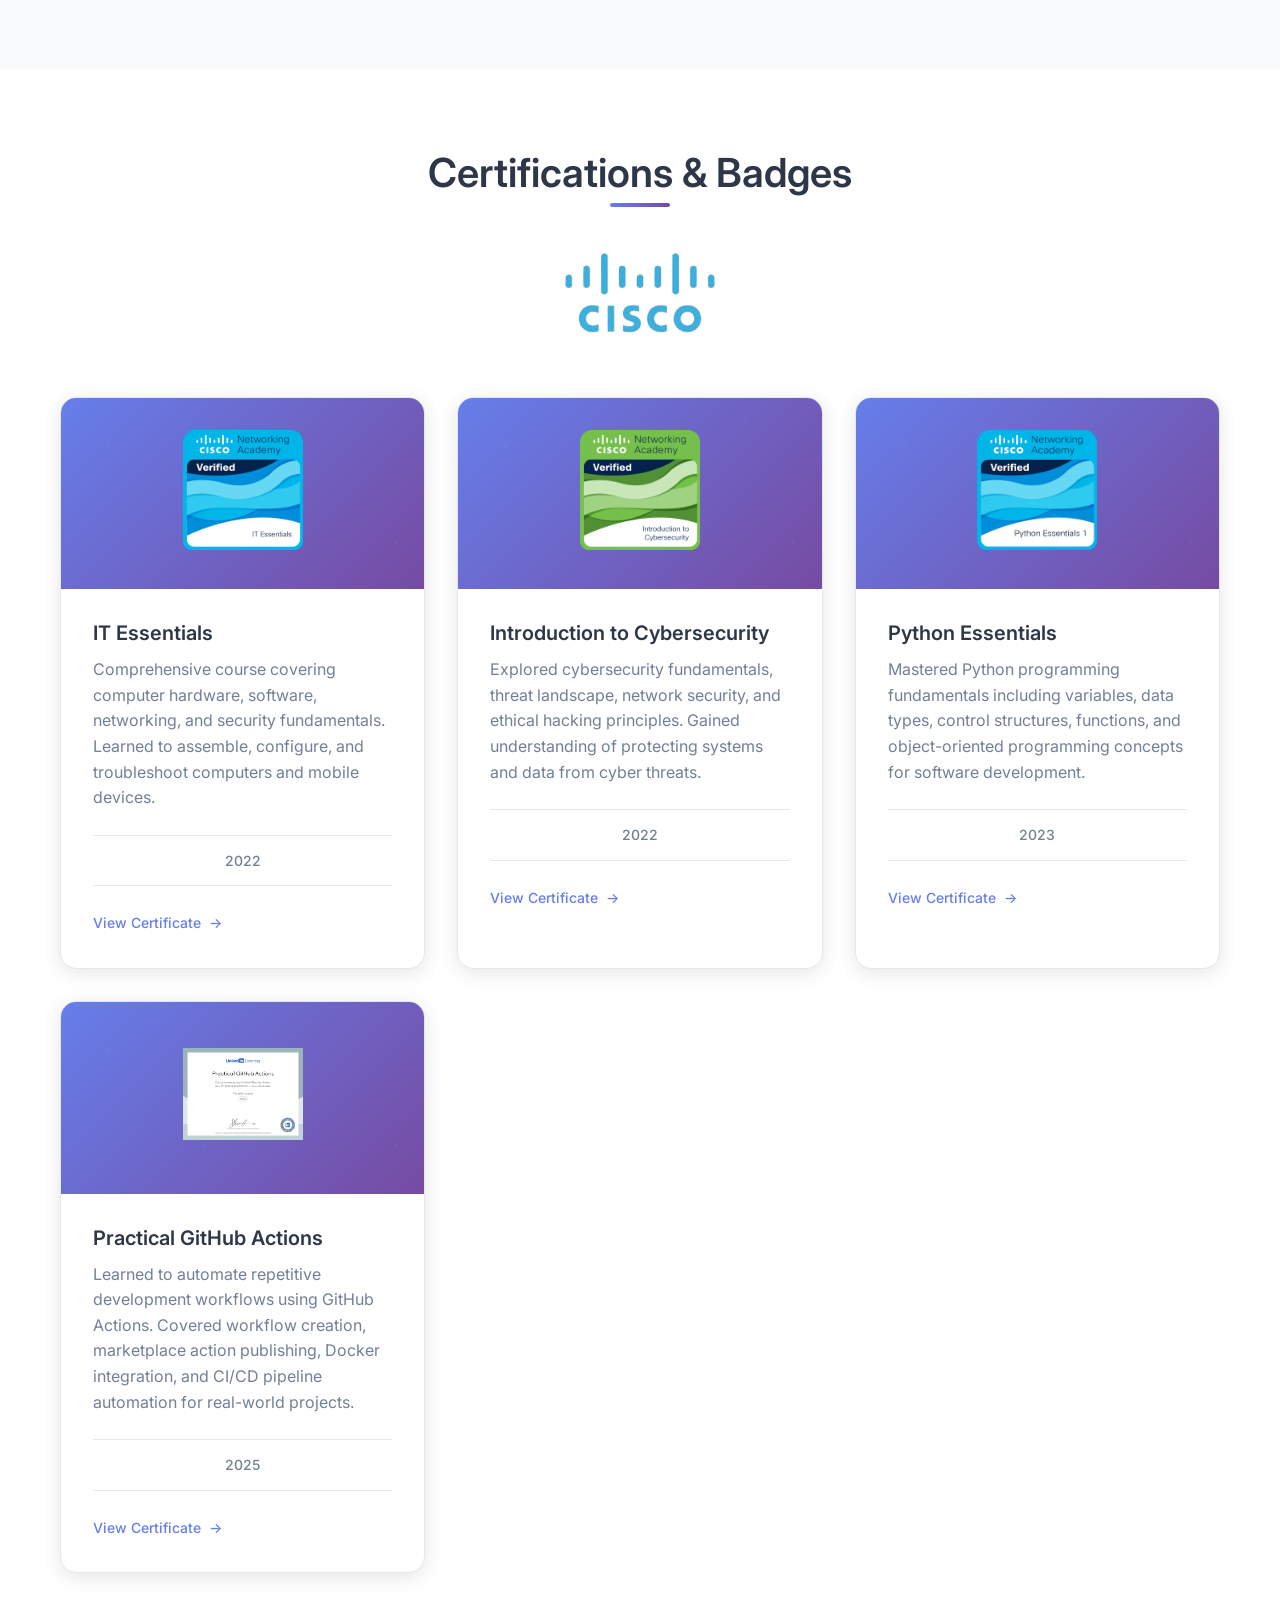
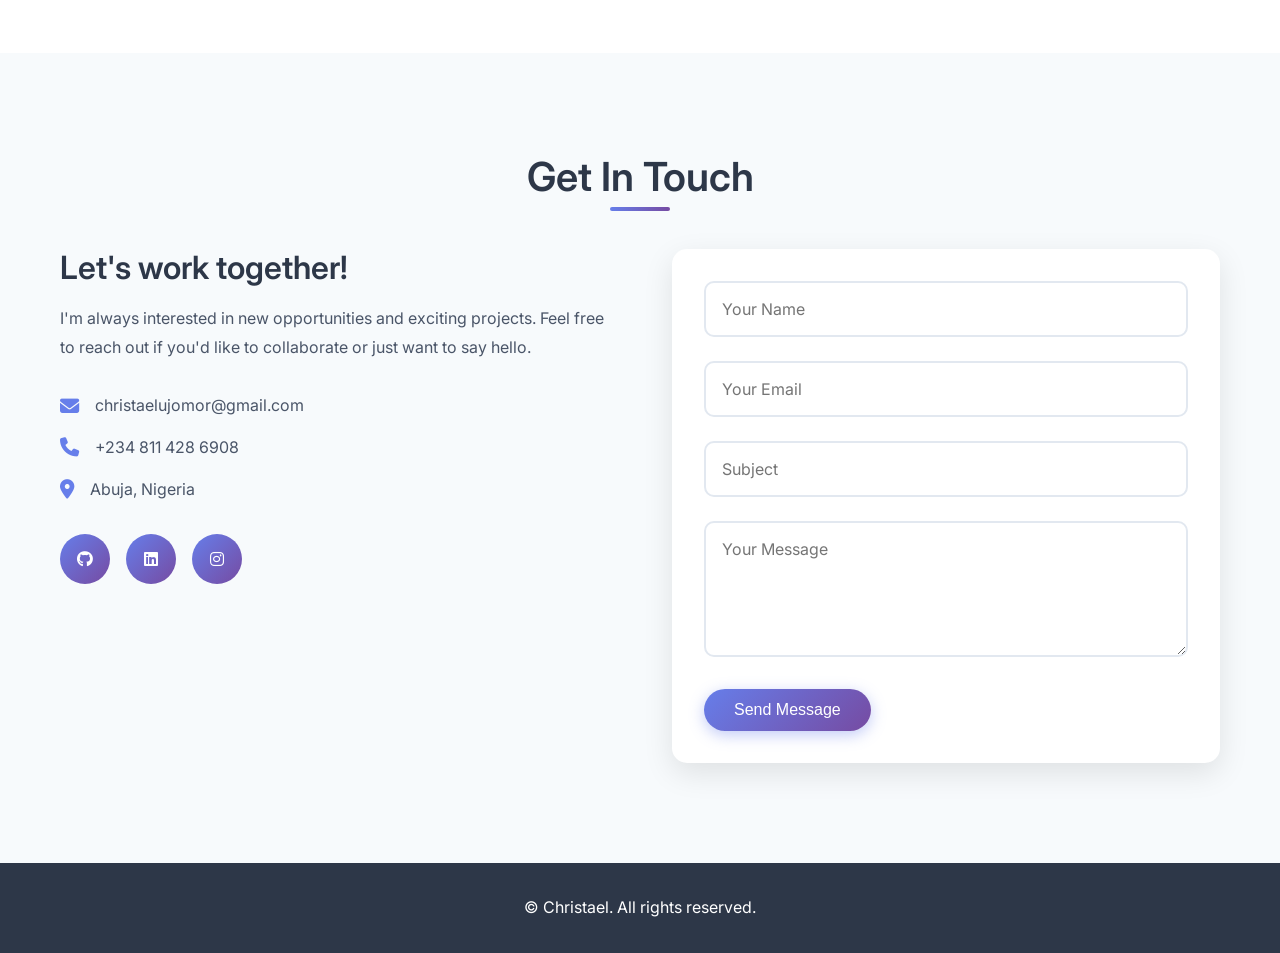
==== commit 574a34e2: "Merge branch 'main' of https://github.com/Christael1234/MyPortfolio" ====
--- a/index.html
+++ b/index.html
@@ -87,11 +87,11 @@
                             <p>Years Experience</p>
                         </div>
                         <div class="stat">
-                            <h3>20+</h3>
+                            <h3>10+</h3>
                             <p>Projects Completed</p>
                         </div>
                         <div class="stat">
-                            <h3>7+</h3>
+                            <h3>10+</h3>
                             <p>Happy Clients</p>
                         </div>
                     </div>
@@ -357,10 +357,10 @@
                         </div>
                     </div>
                     <div class="social-links">
-                        <a href="#" class="social-link"><i class="fab fa-github"></i></a>
-                        <a href="#" class="social-link"><i class="fab fa-linkedin"></i></a>
-                        <a href="#" class="social-link"><i class="fab fa-twitter"></i></a>
-                        <a href="#" class="social-link"><i class="fab fa-instagram"></i></a>
+                        <a href="https://github.com/Christael1234" class="social-link"><i class="fab fa-github"></i></a>
+                        <a href="https://www.linkedin.com/in/christael-blessing-ujomor-971b812a1/" class="social-link"><i class="fab fa-linkedin"></i></a>
+                      
+                        <a href="https://www.instagram.com/_.cristel_/" class="social-link"><i class="fab fa-instagram"></i></a>
                     </div>
                 </div>
                 <form class="contact-form" action="https://formspree.io/f/mvgqwoze" method="POST">
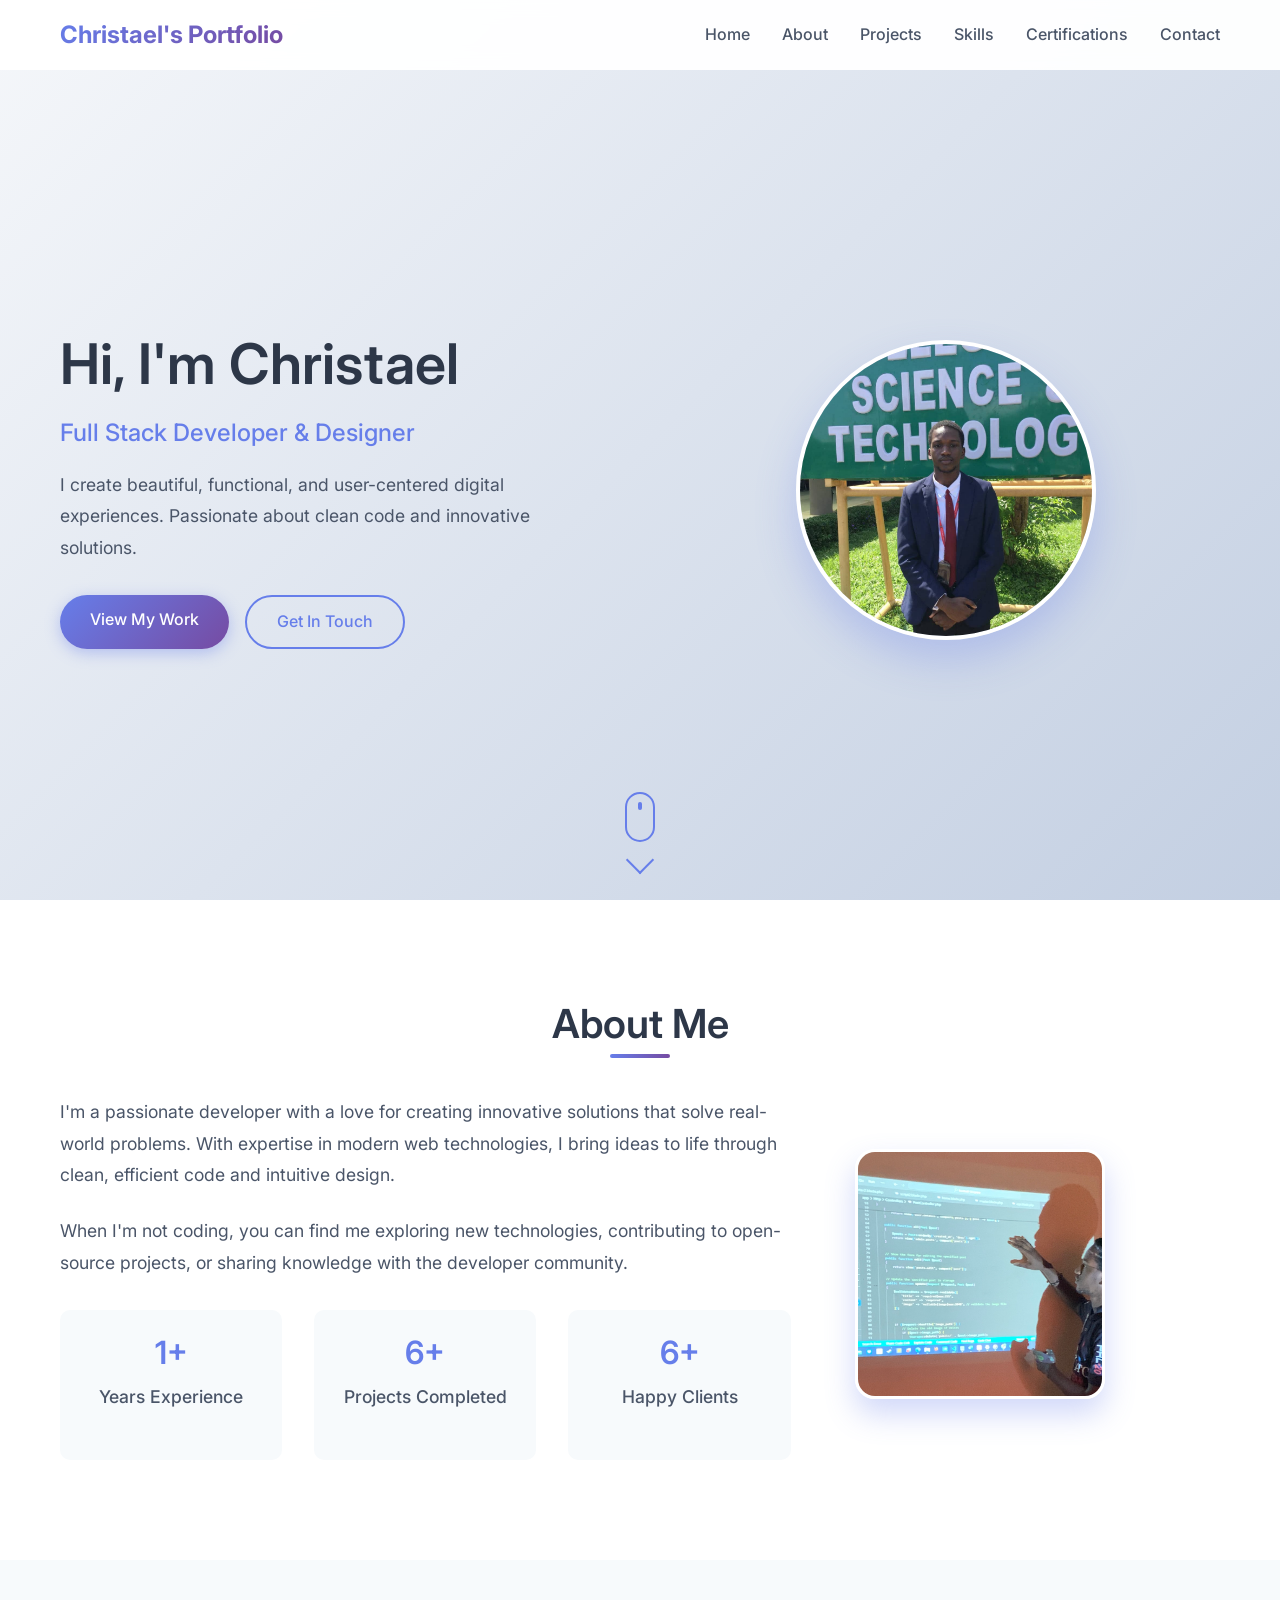
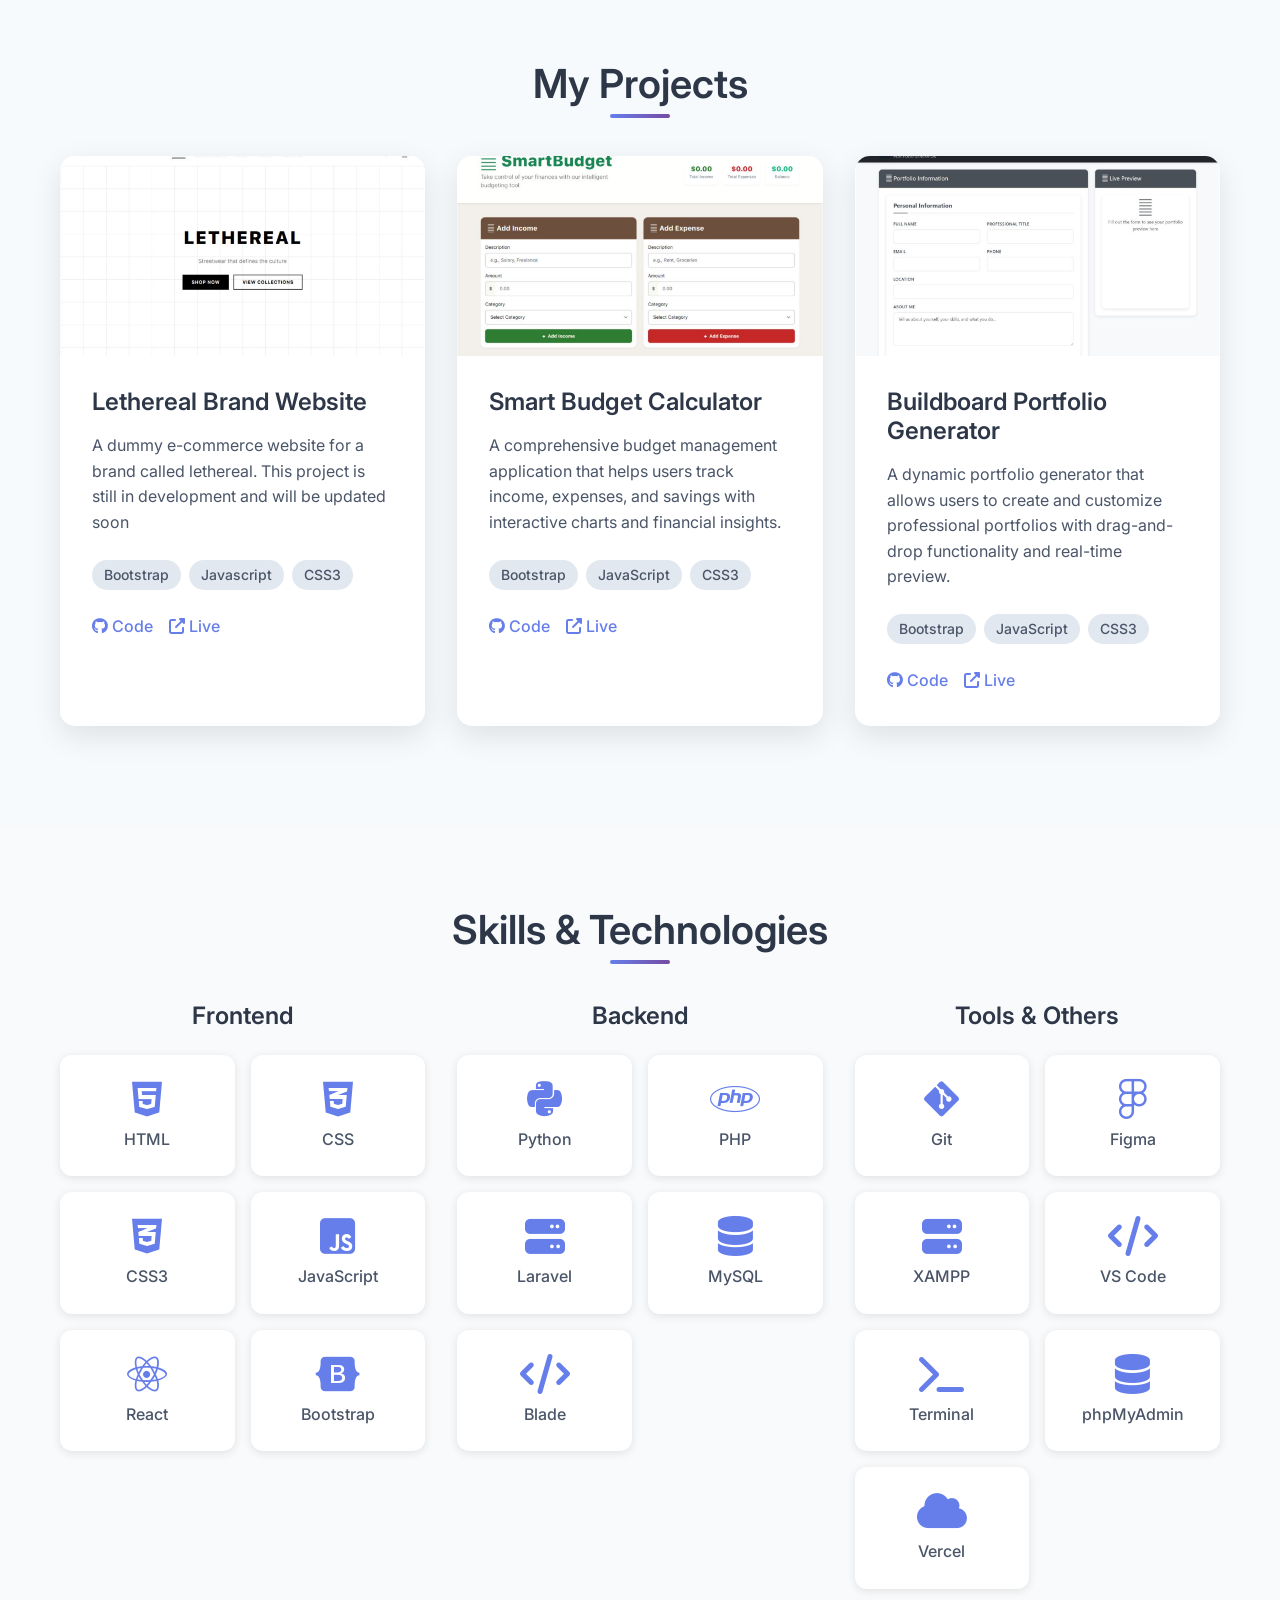
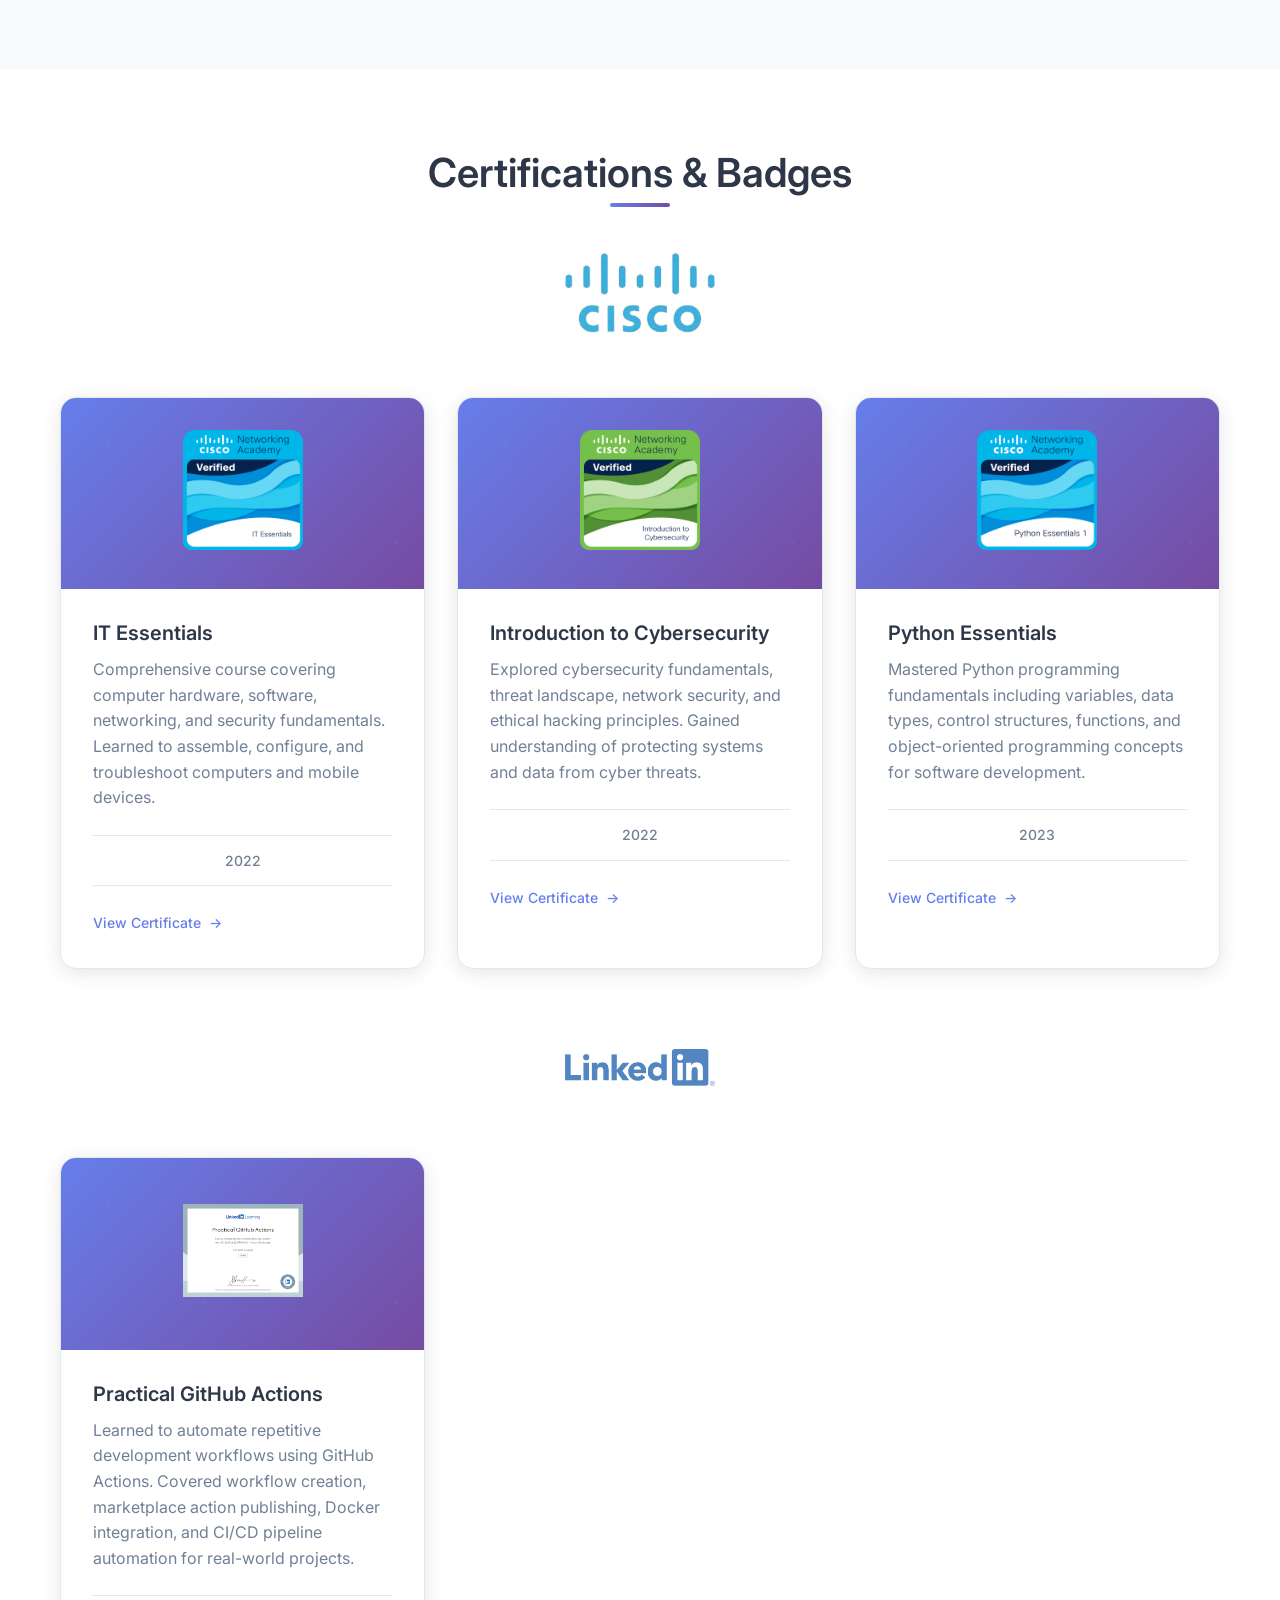
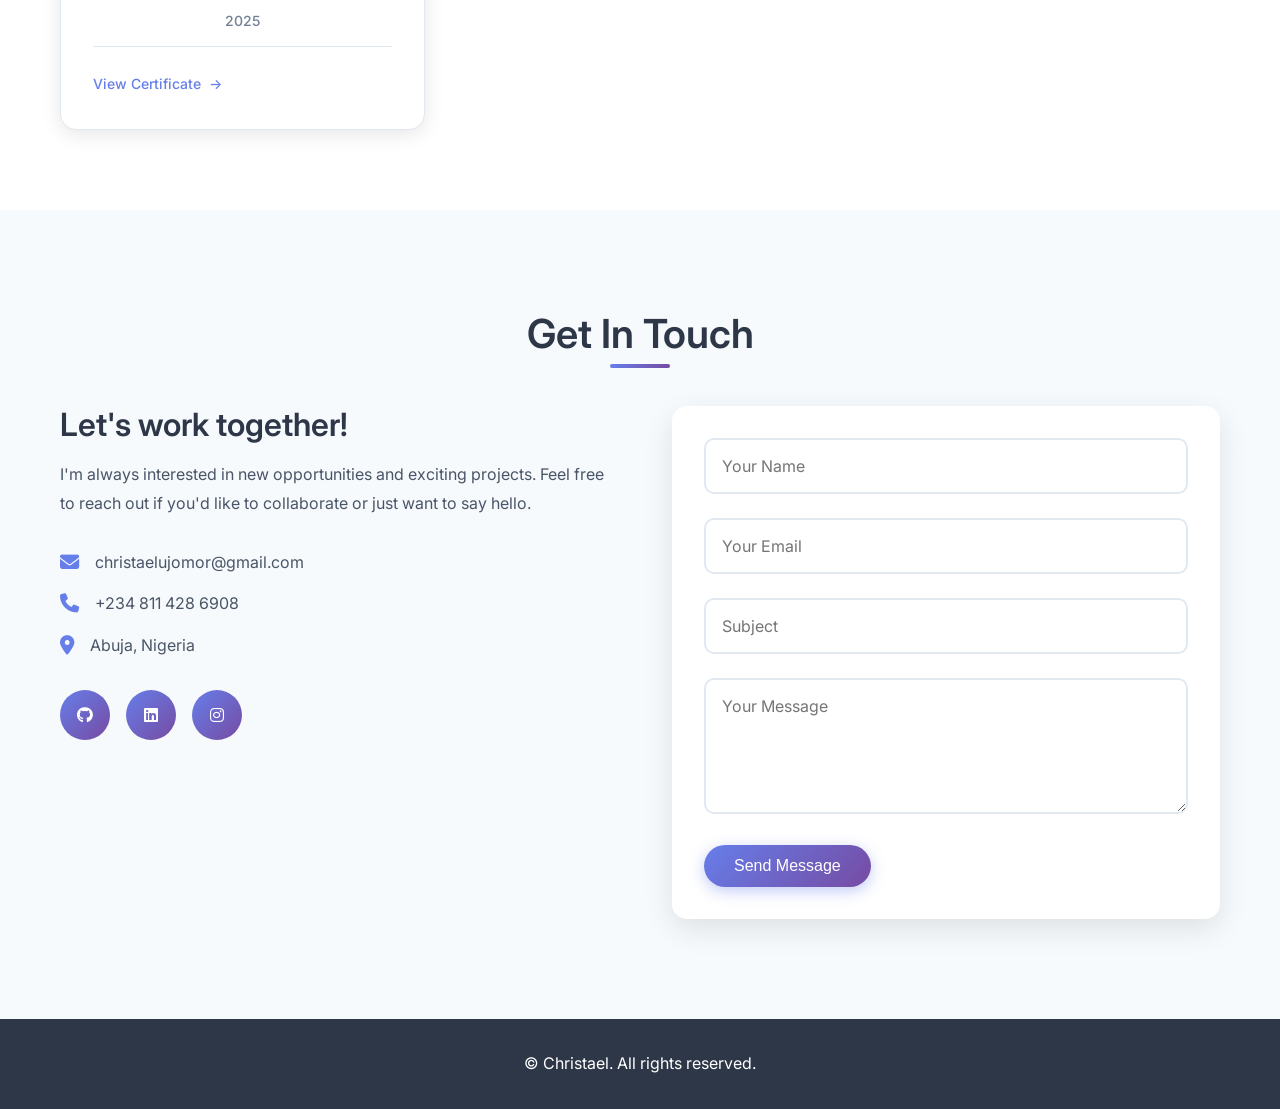
==== commit 6f12b623: "new logo" ====
--- a/index.html
+++ b/index.html
@@ -64,6 +64,10 @@
                 <img src="images/profilephoto.jpg" alt="Christael - Full Stack Developer" class="profile-image">
             </div>
         </div>
+        <div class="scroll-indicator">
+            <div class="mouse"></div>
+            <div class="arrow"></div>
+        </div>
     </section>
 
     <!-- About Section -->
@@ -317,6 +321,10 @@
                     </div>
                 </div>
 
+                <div class="linkedin-logo-container">
+                    <img src="badges/LI-Logo.png" alt="LinkedIn" class="linkedin-logo">
+                </div>
+
                 <div class="certification-card">
                     <div class="certification-badge">
                         <img src="badges/CertificateOfCompletion_Practical GitHub Actions_page-0001.jpg" alt="Practical GitHub Actions Certification" class="badge-image">
--- a/styles.css
+++ b/styles.css
@@ -7,6 +7,141 @@
 
 html {
    scroll-behavior: smooth;
+}
+
+/* Animation Keyframes */
+@keyframes fadeInUp {
+   from {
+      opacity: 0;
+      transform: translateY(40px);
+   }
+   to {
+      opacity: 1;
+      transform: translateY(0);
+   }
+}
+
+@keyframes fadeInDown {
+   from {
+      opacity: 0;
+      transform: translateY(-40px);
+   }
+   to {
+      opacity: 1;
+      transform: translateY(0);
+   }
+}
+
+@keyframes fadeInLeft {
+   from {
+      opacity: 0;
+      transform: translateX(-40px);
+   }
+   to {
+      opacity: 1;
+      transform: translateX(0);
+   }
+}
+
+@keyframes fadeInRight {
+   from {
+      opacity: 0;
+      transform: translateX(40px);
+   }
+   to {
+      opacity: 1;
+      transform: translateX(0);
+   }
+}
+
+@keyframes scaleIn {
+   from {
+      opacity: 0;
+      transform: scale(0.8);
+   }
+   to {
+      opacity: 1;
+      transform: scale(1);
+   }
+}
+
+@keyframes rotateIn {
+   from {
+      opacity: 0;
+      transform: rotate(-10deg) scale(0.9);
+   }
+   to {
+      opacity: 1;
+      transform: rotate(0deg) scale(1);
+   }
+}
+
+@keyframes float {
+   0%, 100% {
+      transform: translateY(0px);
+   }
+   50% {
+      transform: translateY(-20px);
+   }
+}
+
+@keyframes shimmer {
+   0% {
+      background-position: -1000px 0;
+   }
+   100% {
+      background-position: 1000px 0;
+   }
+}
+
+@keyframes pulse {
+   0%, 100% {
+      transform: scale(1);
+   }
+   50% {
+      transform: scale(1.05);
+   }
+}
+
+/* Scroll Animation Classes */
+.fade-in {
+   opacity: 0;
+   transition: opacity 0.8s ease, transform 0.8s ease;
+}
+
+.fade-in-up {
+   opacity: 0;
+   transform: translateY(50px);
+   transition: opacity 0.8s ease, transform 0.8s ease;
+}
+
+.fade-in-down {
+   opacity: 0;
+   transform: translateY(-50px);
+   transition: opacity 0.8s ease, transform 0.8s ease;
+}
+
+.fade-in-left {
+   opacity: 0;
+   transform: translateX(-50px);
+   transition: opacity 0.8s ease, transform 0.8s ease;
+}
+
+.fade-in-right {
+   opacity: 0;
+   transform: translateX(50px);
+   transition: opacity 0.8s ease, transform 0.8s ease;
+}
+
+.fade-in-scale {
+   opacity: 0;
+   transform: scale(0.9);
+   transition: opacity 0.8s ease, transform 0.8s ease;
+}
+
+.animate {
+   opacity: 1 !important;
+   transform: translateY(0) translateX(0) scale(1) !important;
 }
 
 body {
@@ -72,9 +207,29 @@
    box-shadow: 0 4px 15px rgba(102, 126, 234, 0.4);
 }
 
+.btn-primary {
+   position: relative;
+   overflow: hidden;
+}
+
+.btn-primary::before {
+   content: '';
+   position: absolute;
+   top: 0;
+   left: -100%;
+   width: 100%;
+   height: 100%;
+   background: linear-gradient(90deg, transparent, rgba(255, 255, 255, 0.3), transparent);
+   transition: left 0.5s;
+}
+
+.btn-primary:hover::before {
+   left: 100%;
+}
+
 .btn-primary:hover {
-   transform: translateY(-2px);
-   box-shadow: 0 6px 20px rgba(102, 126, 234, 0.6);
+   transform: translateY(-3px) scale(1.05);
+   box-shadow: 0 8px 25px rgba(102, 126, 234, 0.6);
 }
 
 .btn-secondary {
@@ -131,27 +286,31 @@
    color: #4a5568;
    text-decoration: none;
    font-weight: 500;
-   transition: color 0.3s ease;
-   position: relative;
+   transition: all 0.3s ease;
+   position: relative;
+   padding: 0.5rem 0;
 }
 
 .nav-link:hover {
    color: #667eea;
+   transform: translateY(-2px);
 }
 
 .nav-link::after {
    content: '';
    position: absolute;
-   bottom: -5px;
-   left: 0;
+   bottom: 0;
+   left: 50%;
+   transform: translateX(-50%);
    width: 0;
    height: 2px;
    background: linear-gradient(135deg, #667eea 0%, #764ba2 100%);
    transition: width 0.3s ease;
+   border-radius: 2px;
 }
 
 .nav-link:hover::after {
-   width: 100%;
+   width: 80%;
 }
 
 .hamburger {
@@ -175,6 +334,7 @@
    align-items: center;
    background: linear-gradient(135deg, #f5f7fa 0%, #c3cfe2 100%);
    padding-top: 80px;
+   position: relative;
 }
 
 .hero-container {
@@ -185,6 +345,7 @@
    grid-template-columns: 1fr 1fr;
    gap: 4rem;
    align-items: center;
+   position: relative;
 }
 
 .hero-title {
@@ -195,9 +356,21 @@
 
 .highlight {
    background: linear-gradient(135deg, #667eea 0%, #764ba2 100%);
+   background-size: 200% 200%;
    -webkit-background-clip: text;
    -webkit-text-fill-color: transparent;
    background-clip: text;
+   animation: gradientShift 3s ease infinite;
+   position: relative;
+}
+
+@keyframes gradientShift {
+   0%, 100% {
+      background-position: 0% 50%;
+   }
+   50% {
+      background-position: 100% 50%;
+   }
 }
 
 .hero-subtitle {
@@ -218,6 +391,69 @@
    display: flex;
    gap: 1rem;
    flex-wrap: wrap;
+}
+
+.scroll-indicator {
+   position: absolute;
+   bottom: 30px;
+   left: 50%;
+   transform: translateX(-50%);
+   display: flex;
+   flex-direction: column;
+   align-items: center;
+   gap: 8px;
+   grid-column: 1 / -1;
+   justify-self: center;
+}
+
+.mouse {
+   width: 30px;
+   height: 50px;
+   border: 2px solid #667eea;
+   border-radius: 15px;
+   position: relative;
+}
+
+.mouse::before {
+   content: '';
+   position: absolute;
+   top: 8px;
+   left: 50%;
+   transform: translateX(-50%);
+   width: 4px;
+   height: 8px;
+   background: #667eea;
+   border-radius: 2px;
+   animation: scrollDown 1.5s ease-in-out infinite;
+}
+
+.arrow {
+   width: 20px;
+   height: 20px;
+   border-right: 2px solid #667eea;
+   border-bottom: 2px solid #667eea;
+   transform: rotate(45deg);
+   animation: bounce 1.5s ease-in-out infinite;
+}
+
+@keyframes scrollDown {
+   0% {
+      opacity: 1;
+      transform: translateX(-50%) translateY(0);
+   }
+   100% {
+      opacity: 0;
+      transform: translateX(-50%) translateY(15px);
+   }
+}
+
+@keyframes bounce {
+   0%, 100% {
+      transform: rotate(45deg) translateY(0);
+   }
+   50% {
+      transform: rotate(45deg) translateY(-10px);
+   }
 }
 
 .hero-image {
@@ -233,6 +469,13 @@
    object-fit: cover;
    box-shadow: 0 20px 40px rgba(102, 126, 234, 0.3);
    border: 4px solid white;
+   animation: float 6s ease-in-out infinite;
+   transition: transform 0.3s ease;
+}
+
+.profile-image:hover {
+   transform: scale(1.05);
+   animation: none;
 }
 
 /* About Section */
@@ -267,11 +510,31 @@
    padding: 1.5rem;
    background: #f7fafc;
    border-radius: 10px;
-   transition: transform 0.3s ease;
+   transition: all 0.4s cubic-bezier(0.175, 0.885, 0.32, 1.275);
+   position: relative;
+   overflow: hidden;
+}
+
+.stat::before {
+   content: '';
+   position: absolute;
+   top: -50%;
+   left: -50%;
+   width: 200%;
+   height: 200%;
+   background: radial-gradient(circle, rgba(102, 126, 234, 0.1) 0%, transparent 70%);
+   opacity: 0;
+   transition: opacity 0.4s ease;
+}
+
+.stat:hover::before {
+   opacity: 1;
 }
 
 .stat:hover {
-   transform: translateY(-5px);
+   transform: translateY(-8px) scale(1.05);
+   box-shadow: 0 10px 30px rgba(102, 126, 234, 0.2);
+   background: white;
 }
 
 .stat h3 {
@@ -311,12 +574,28 @@
    border-radius: 15px;
    overflow: hidden;
    box-shadow: 0 10px 30px rgba(0, 0, 0, 0.1);
-   transition: transform 0.3s ease, box-shadow 0.3s ease;
+   transition: all 0.4s cubic-bezier(0.175, 0.885, 0.32, 1.275);
+   position: relative;
+}
+
+.project-card::before {
+   content: '';
+   position: absolute;
+   top: 0;
+   left: -100%;
+   width: 100%;
+   height: 100%;
+   background: linear-gradient(90deg, transparent, rgba(102, 126, 234, 0.1), transparent);
+   transition: left 0.5s;
+}
+
+.project-card:hover::before {
+   left: 100%;
 }
 
 .project-card:hover {
-   transform: translateY(-10px);
-   box-shadow: 0 20px 40px rgba(0, 0, 0, 0.15);
+   transform: translateY(-15px) rotateY(2deg);
+   box-shadow: 0 25px 50px rgba(102, 126, 234, 0.2);
 }
 
 .project-image {
@@ -416,18 +695,46 @@
    background: white;
    border-radius: 12px;
    box-shadow: 0 2px 10px rgba(0, 0, 0, 0.1);
-   transition: all 0.3s ease;
+   transition: all 0.4s cubic-bezier(0.175, 0.885, 0.32, 1.275);
+   position: relative;
+   overflow: hidden;
+}
+
+.skill-item::after {
+   content: '';
+   position: absolute;
+   top: 50%;
+   left: 50%;
+   width: 0;
+   height: 0;
+   border-radius: 50%;
+   background: rgba(102, 126, 234, 0.1);
+   transform: translate(-50%, -50%);
+   transition: width 0.6s, height 0.6s;
+}
+
+.skill-item:hover::after {
+   width: 300px;
+   height: 300px;
 }
 
 .skill-item:hover {
-   transform: translateY(-5px);
-   box-shadow: 0 8px 25px rgba(0, 0, 0, 0.15);
+   transform: translateY(-10px) scale(1.05);
+   box-shadow: 0 12px 30px rgba(102, 126, 234, 0.3);
+}
+
+.skill-item:hover i {
+   transform: rotate(360deg) scale(1.2);
+   color: #667eea;
 }
 
 .skill-item i {
    font-size: 2.5rem;
    color: #667eea;
    margin-bottom: 0.5rem;
+   transition: all 0.6s cubic-bezier(0.175, 0.885, 0.32, 1.275);
+   position: relative;
+   z-index: 1;
 }
 
 .skill-item span {
@@ -454,6 +761,23 @@
 }
 
 .cisco-logo:hover {
+   opacity: 1;
+}
+
+.linkedin-logo-container {
+   grid-column: 1 / -1;
+   text-align: center;
+   margin: 3rem 0 2rem 0;
+}
+
+.linkedin-logo {
+   width: 150px;
+   height: auto;
+   opacity: 0.8;
+   transition: opacity 0.3s ease;
+}
+
+.linkedin-logo:hover {
    opacity: 1;
 }
 
@@ -472,13 +796,31 @@
    border-radius: 16px;
    box-shadow: 0 4px 20px rgba(0, 0, 0, 0.1);
    overflow: hidden;
-   transition: all 0.3s ease;
+   transition: all 0.4s cubic-bezier(0.175, 0.885, 0.32, 1.275);
    border: 1px solid #e2e8f0;
+   position: relative;
+}
+
+.certification-card::after {
+   content: '';
+   position: absolute;
+   bottom: 0;
+   left: 0;
+   width: 100%;
+   height: 4px;
+   background: linear-gradient(90deg, #667eea 0%, #764ba2 100%);
+   transform: scaleX(0);
+   transform-origin: left;
+   transition: transform 0.4s ease;
+}
+
+.certification-card:hover::after {
+   transform: scaleX(1);
 }
 
 .certification-card:hover {
-   transform: translateY(-8px);
-   box-shadow: 0 12px 40px rgba(0, 0, 0, 0.15);
+   transform: translateY(-12px) scale(1.02);
+   box-shadow: 0 20px 50px rgba(102, 126, 234, 0.25);
 }
 
 .certification-badge {
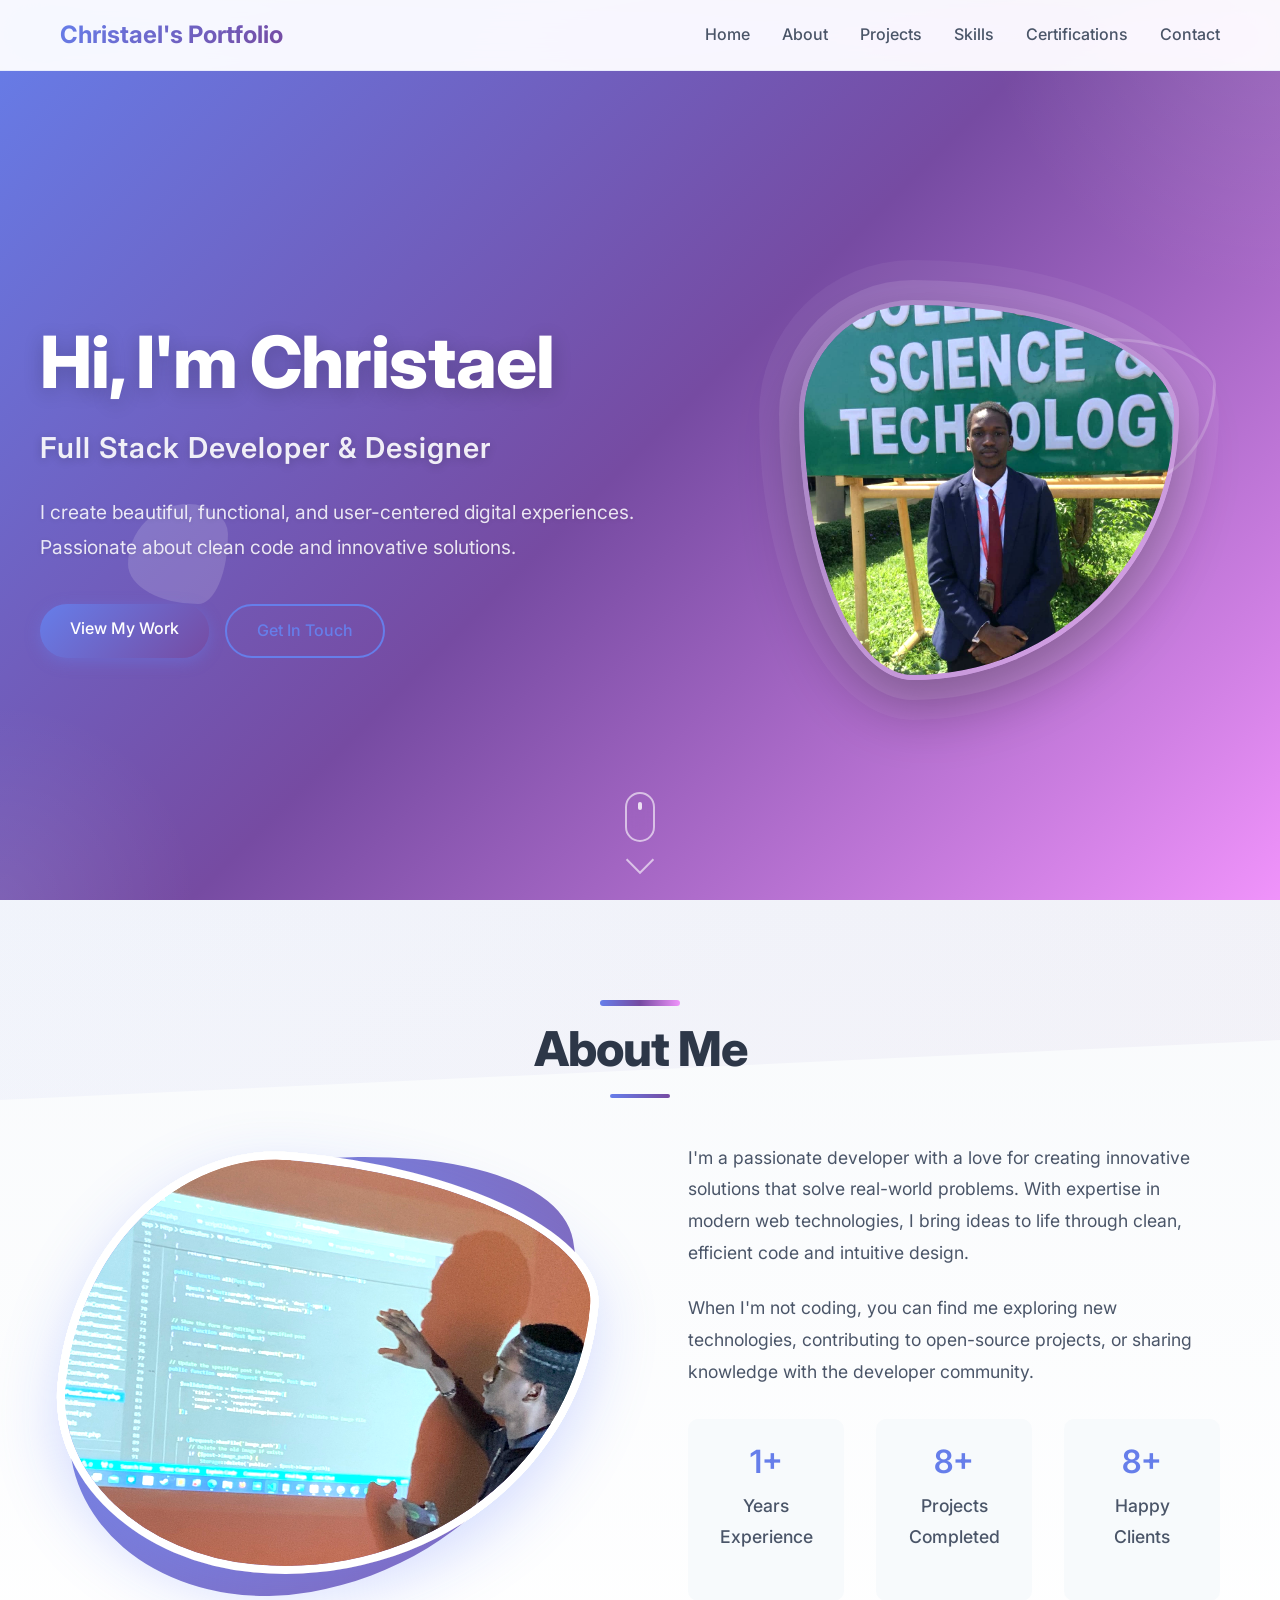
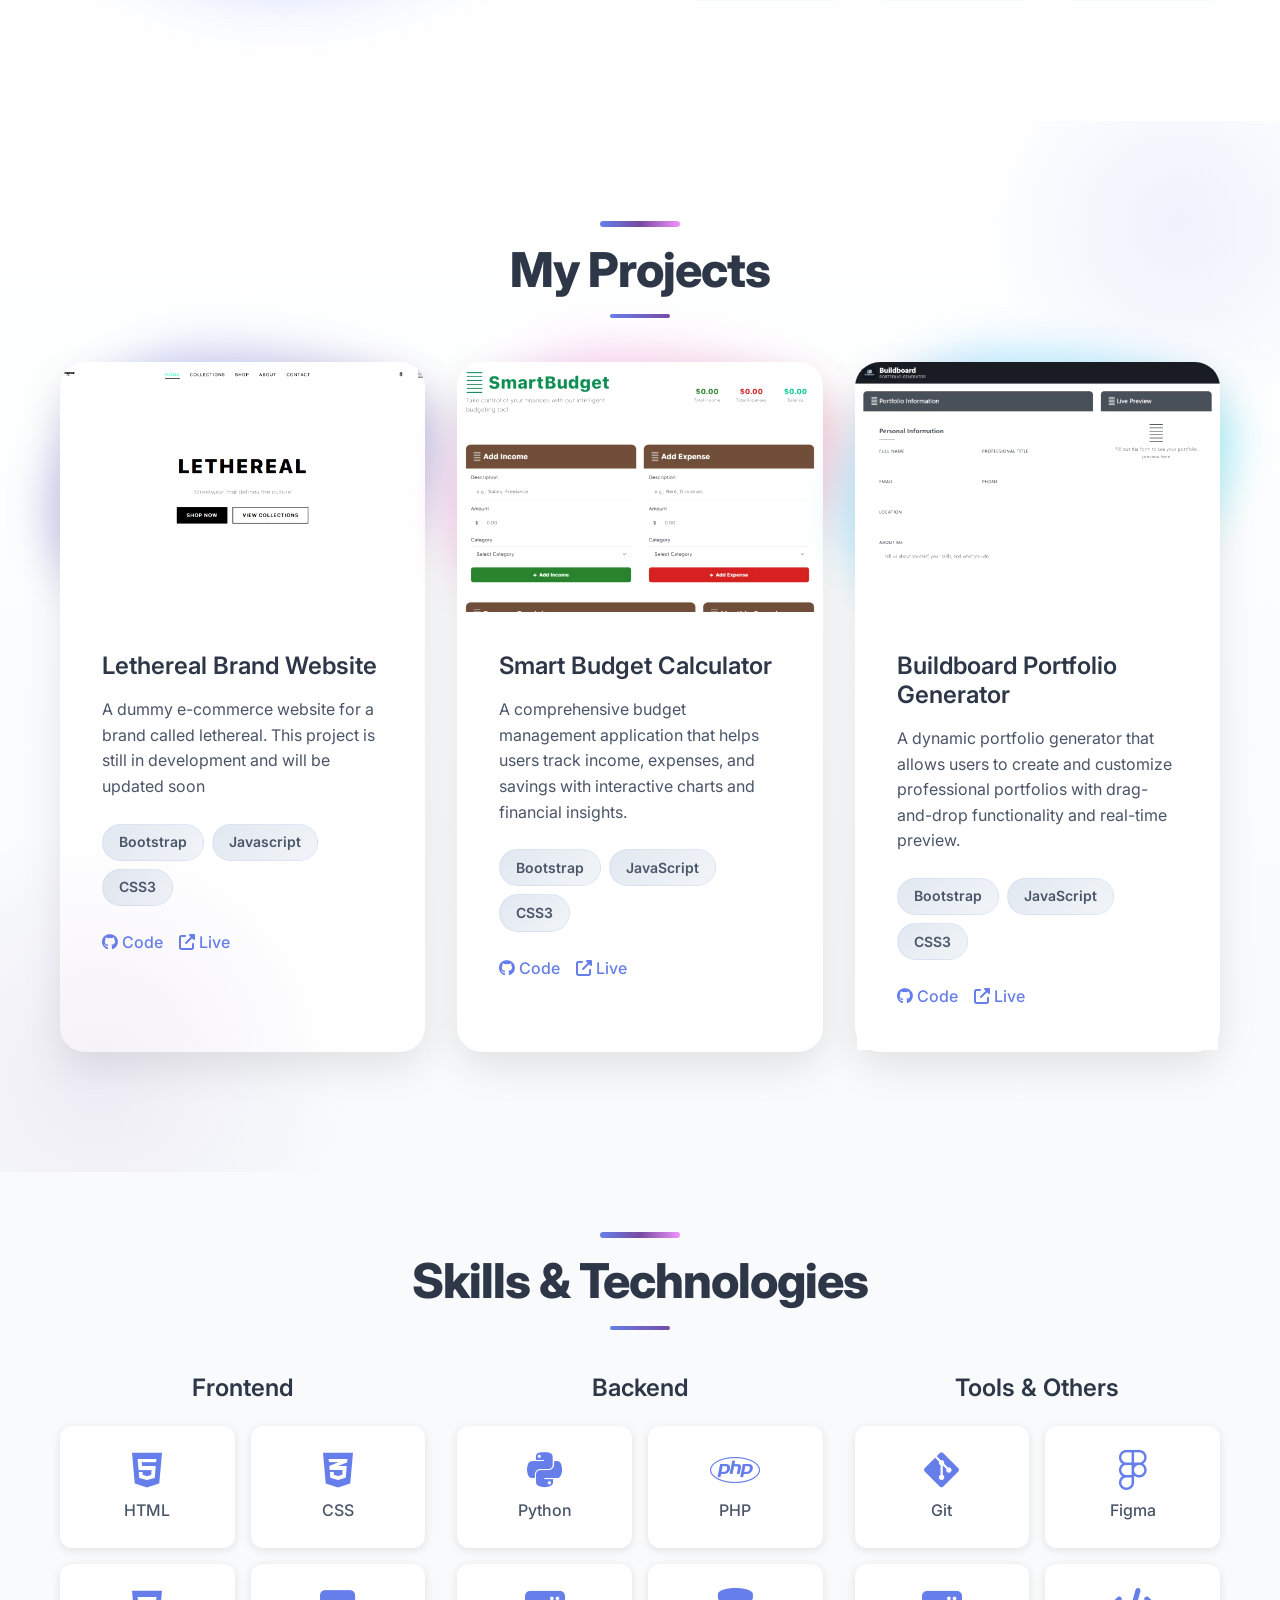
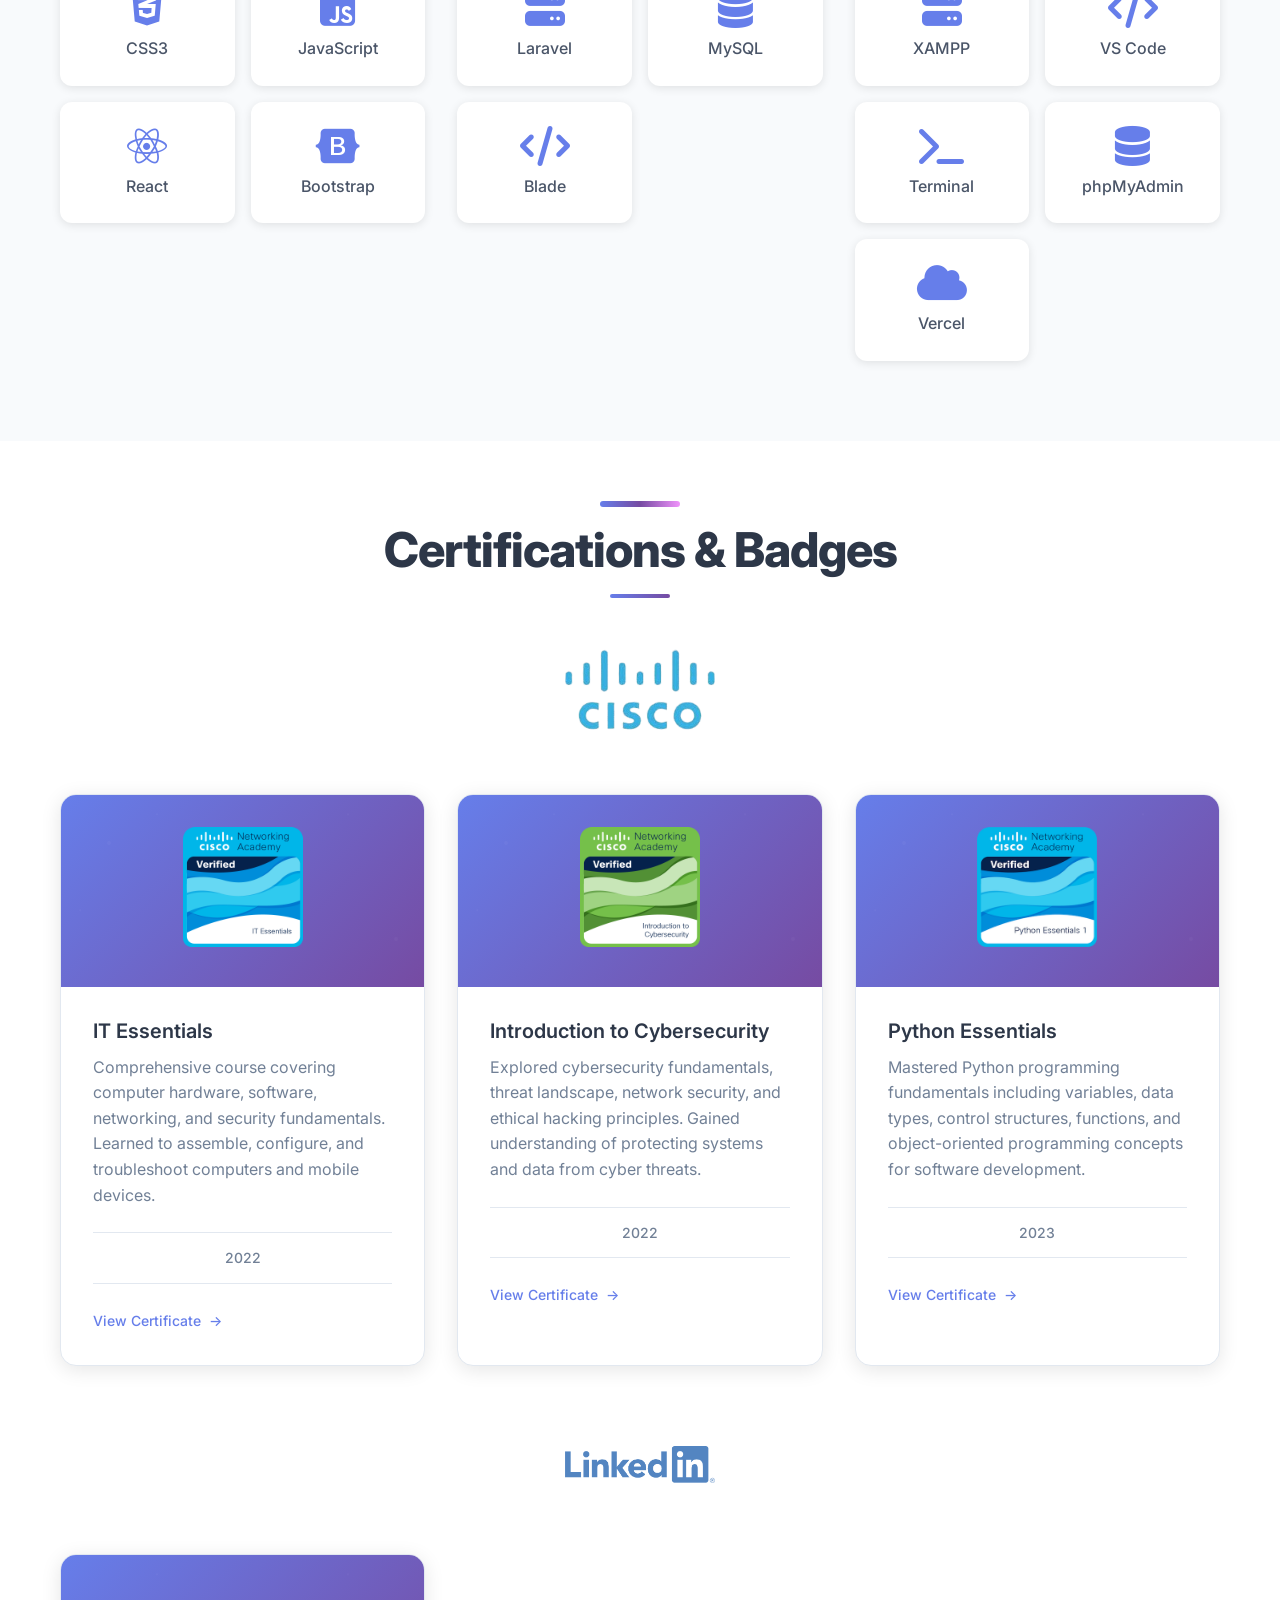
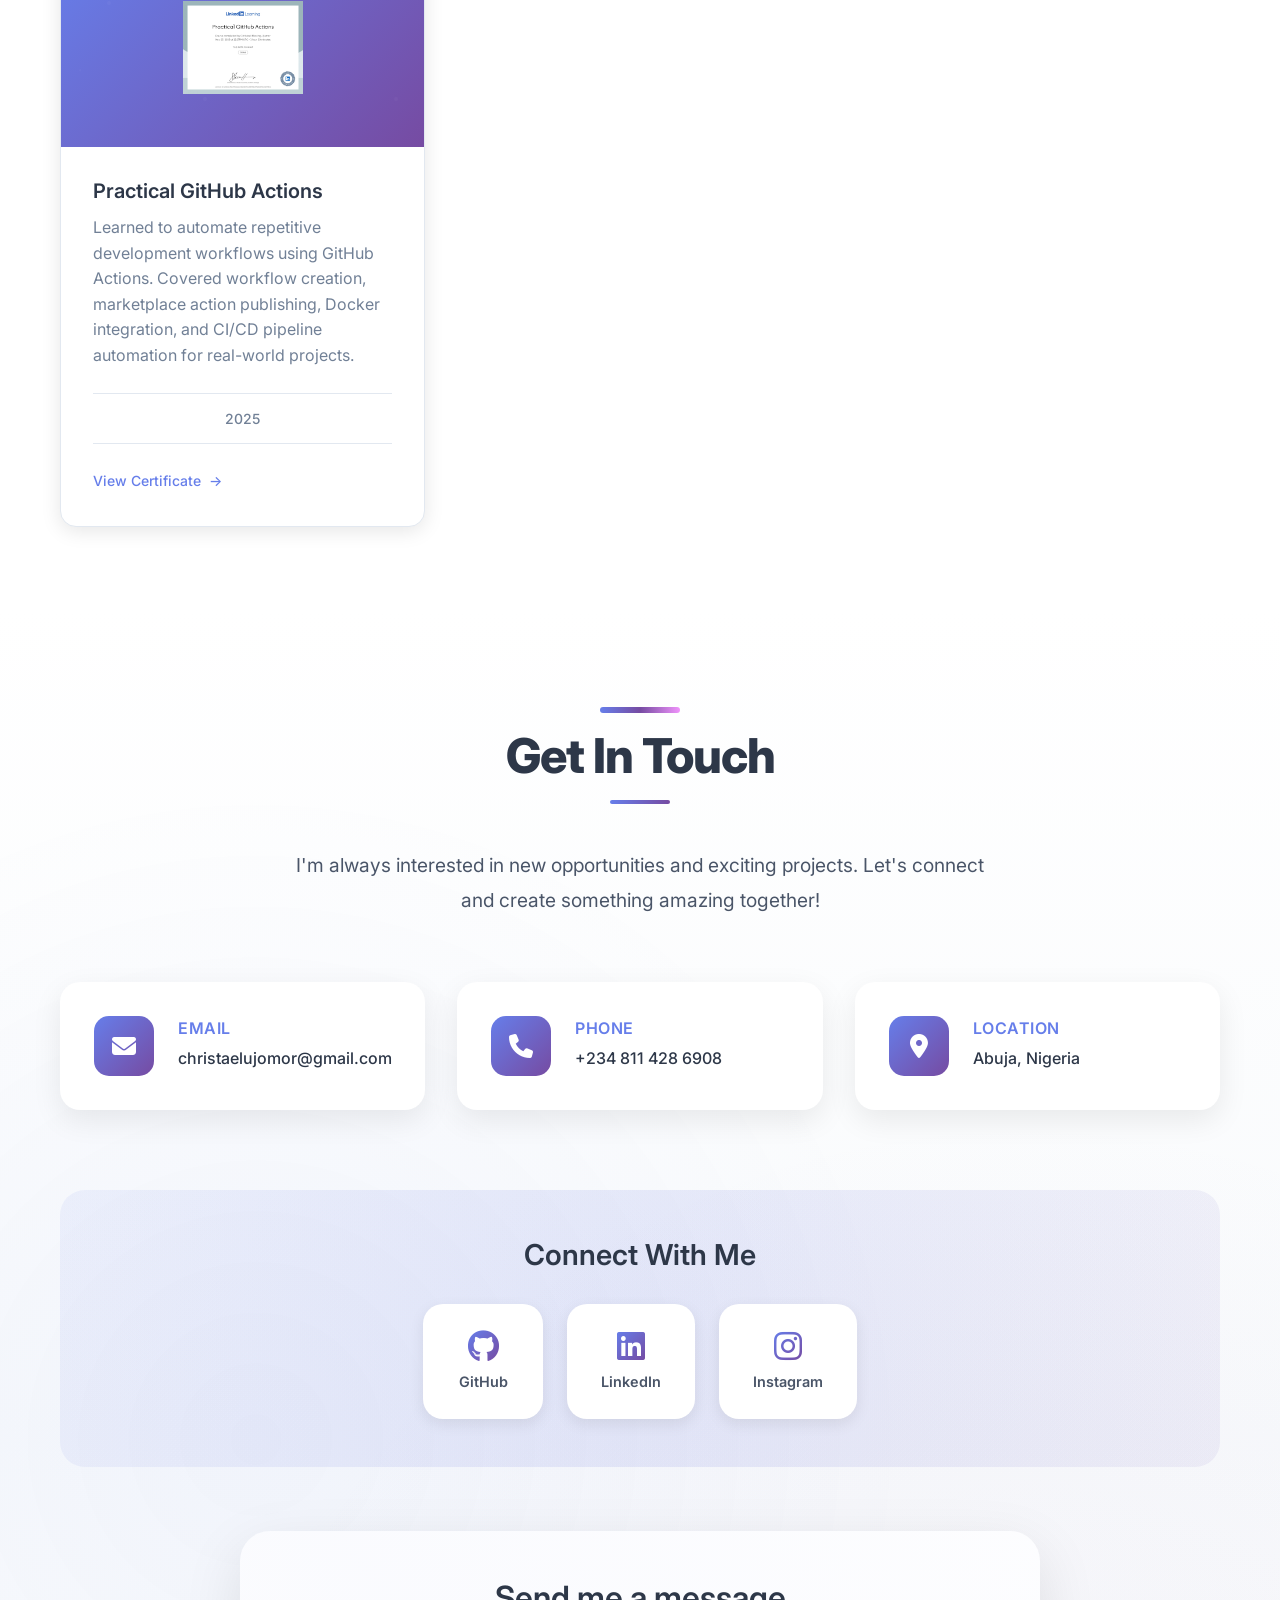
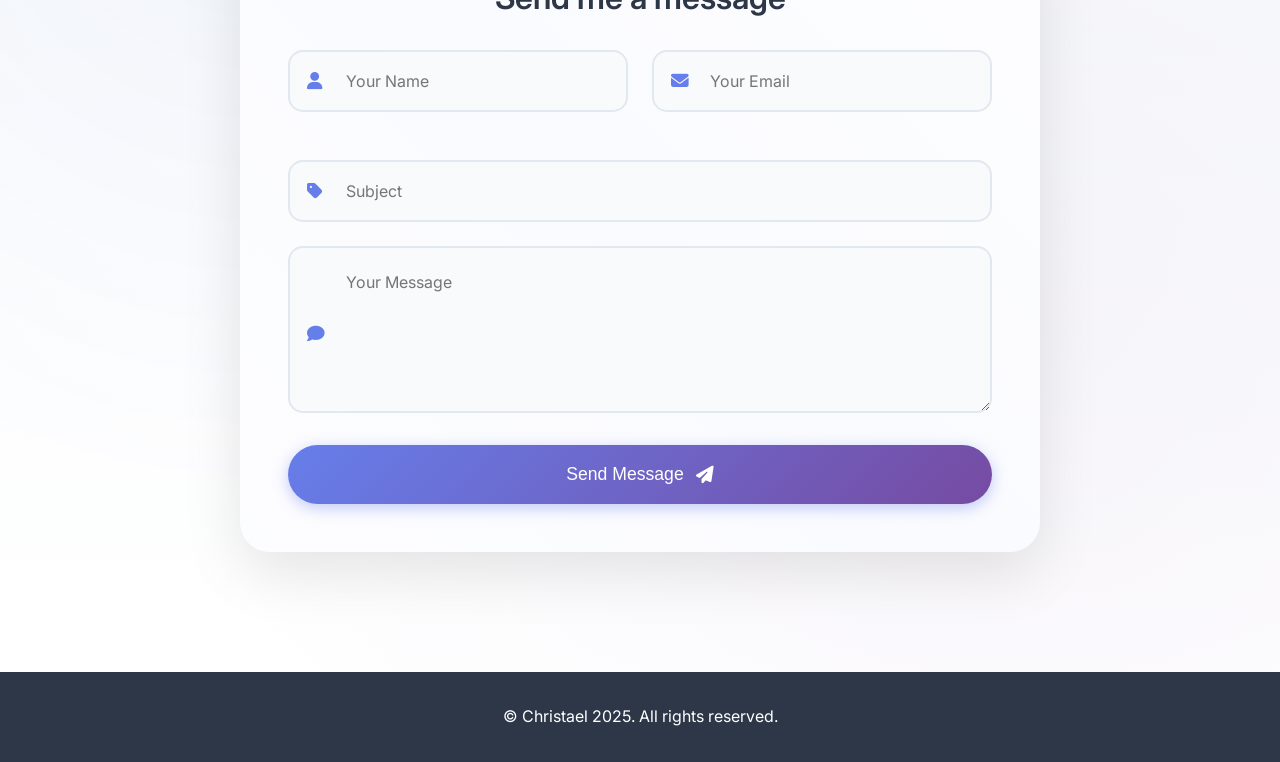
==== commit 240617a7: "Major animations added to hero section and site in general" ====
--- a/index.html
+++ b/index.html
@@ -101,7 +101,7 @@
                     </div>
                 </div>
                 <div class="about-image">
-                    <img src="images/aboutphoto.JPEG" alt="Christael working on code" class="about-image">
+                    <img src="images/aboutphoto.JPEG" alt="Christael working on code">
                 </div>
             </div>
         </div>
@@ -133,7 +133,7 @@
 
                 <div class="project-card">
                     <div class="project-image">
-                        <img src="/images/smart-budget.png" alt="Smart Budget Calculator" class="project-img">
+                        <img src="images/smart-budget.png" alt="Smart Budget Calculator" class="project-img">
                     </div>
                     <div class="project-content">
                         <h3>Smart Budget Calculator</h3>
@@ -346,45 +346,93 @@
     <section id="contact" class="contact">
         <div class="container">
             <h2 class="section-title">Get In Touch</h2>
+            <p class="contact-intro">I'm always interested in new opportunities and exciting projects. Let's connect and create something amazing together!</p>
+            
             <div class="contact-content">
-                <div class="contact-info">
-                    <h3>Let's work together!</h3>
-                    <p>I'm always interested in new opportunities and exciting projects. Feel free to reach out if you'd like to collaborate or just want to say hello.</p>
-                    <div class="contact-methods">
-                        <div class="contact-method">
+                <div class="contact-methods-wrapper">
+                    <div class="contact-method-card">
+                        <div class="method-icon">
                             <i class="fas fa-envelope"></i>
-                            <span>christaelujomor@gmail.com</span>
-                        </div>
-                        <div class="contact-method">
+                        </div>
+                        <div class="method-content">
+                            <h4>Email</h4>
+                            <a href="mailto:christaelujomor@gmail.com">christaelujomor@gmail.com</a>
+                        </div>
+                    </div>
+
+                    <div class="contact-method-card">
+                        <div class="method-icon">
                             <i class="fas fa-phone"></i>
-                            <span>+234 811 428 6908</span>
-                        </div>
-                        <div class="contact-method">
+                        </div>
+                        <div class="method-content">
+                            <h4>Phone</h4>
+                            <a href="tel:+2348114286908">+234 811 428 6908</a>
+                        </div>
+                    </div>
+
+                    <div class="contact-method-card">
+                        <div class="method-icon">
                             <i class="fas fa-map-marker-alt"></i>
+                        </div>
+                        <div class="method-content">
+                            <h4>Location</h4>
                             <span>Abuja, Nigeria</span>
                         </div>
                     </div>
+                </div>
+
+                <div class="social-section">
+                    <h3>Connect With Me</h3>
                     <div class="social-links">
-                        <a href="https://github.com/Christael1234" class="social-link"><i class="fab fa-github"></i></a>
-                        <a href="https://www.linkedin.com/in/christael-blessing-ujomor-971b812a1/" class="social-link"><i class="fab fa-linkedin"></i></a>
-                      
-                        <a href="https://www.instagram.com/_.cristel_/" class="social-link"><i class="fab fa-instagram"></i></a>
-                    </div>
-                </div>
+                        <a href="https://github.com/Christael1234" class="social-link" target="_blank" rel="noopener noreferrer">
+                            <i class="fab fa-github"></i>
+                            <span>GitHub</span>
+                        </a>
+                        <a href="https://www.linkedin.com/in/christael-blessing-ujomor-971b812a1/" class="social-link" target="_blank" rel="noopener noreferrer">
+                            <i class="fab fa-linkedin"></i>
+                            <span>LinkedIn</span>
+                        </a>
+                        <a href="https://www.instagram.com/_.cristel_/" class="social-link" target="_blank" rel="noopener noreferrer">
+                            <i class="fab fa-instagram"></i>
+                            <span>Instagram</span>
+                        </a>
+                    </div>
+                </div>
+            </div>
+
+            <div class="contact-form-wrapper">
+                <h3 class="form-title">Send me a message</h3>
                 <form class="contact-form" action="https://formspree.io/f/mvgqwoze" method="POST">
+                    <div class="form-row">
+                        <div class="form-group">
+                            <label for="name">
+                                <i class="fas fa-user"></i>
+                            </label>
+                            <input type="text" id="name" name="name" placeholder="Your Name" required>
+                        </div>
+                        <div class="form-group">
+                            <label for="email">
+                                <i class="fas fa-envelope"></i>
+                            </label>
+                            <input type="email" id="email" name="email" placeholder="Your Email" required>
+                        </div>
+                    </div>
                     <div class="form-group">
-                        <input type="text" id="name" name="name" placeholder="Your Name" required>
+                        <label for="subject">
+                            <i class="fas fa-tag"></i>
+                        </label>
+                        <input type="text" id="subject" name="subject" placeholder="Subject" required>
                     </div>
                     <div class="form-group">
-                        <input type="email" id="email" name="email" placeholder="Your Email" required>
-                    </div>
-                    <div class="form-group">
-                        <input type="text" id="subject" name="subject" placeholder="Subject" required>
-                    </div>
-                    <div class="form-group">
-                        <textarea id="message" name="message" placeholder="Your Message" rows="5" required></textarea>
-                    </div>
-                    <button type="submit" class="btn btn-primary">Send Message</button>
+                        <label for="message">
+                            <i class="fas fa-comment"></i>
+                        </label>
+                        <textarea id="message" name="message" placeholder="Your Message" rows="6" required></textarea>
+                    </div>
+                    <button type="submit" class="btn btn-primary submit-btn">
+                        <span>Send Message</span>
+                        <i class="fas fa-paper-plane"></i>
+                    </button>
                 </form>
             </div>
         </div>
@@ -393,7 +441,7 @@
     <!-- Footer -->
     <footer class="footer">
         <div class="container">
-            <p>&copy; Christael. All rights reserved.</p>
+            <p>&copy; Christael 2025. All rights reserved.</p>
         </div>
     </footer>
 
--- a/styles.css
+++ b/styles.css
@@ -169,17 +169,32 @@
 }
 
 .section-title {
-   font-size: 2.5rem;
+   font-size: 3rem;
    text-align: center;
-   margin-bottom: 3rem;
+   margin-bottom: 4rem;
    color: #2d3748;
    position: relative;
+   font-weight: 800;
+   letter-spacing: -1px;
+}
+
+.section-title::before {
+   content: '';
+   position: absolute;
+   top: -20px;
+   left: 50%;
+   transform: translateX(-50%);
+   width: 80px;
+   height: 6px;
+   background: linear-gradient(90deg, #667eea 0%, #764ba2 50%, #f093fb 100%);
+   border-radius: 3px;
+   animation: gradientShift 3s ease infinite;
 }
 
 .section-title::after {
    content: '';
    position: absolute;
-   bottom: -10px;
+   bottom: -20px;
    left: 50%;
    transform: translateX(-50%);
    width: 60px;
@@ -249,11 +264,13 @@
    position: fixed;
    top: 0;
    width: 100%;
-   background: rgba(255, 255, 255, 0.95);
-   backdrop-filter: blur(10px);
+   background: rgba(255, 255, 255, 0.8);
+   backdrop-filter: blur(20px) saturate(180%);
    z-index: 1000;
    padding: 1rem 0;
    transition: all 0.3s ease;
+   box-shadow: 0 2px 20px rgba(0, 0, 0, 0.05);
+   border-bottom: 1px solid rgba(102, 126, 234, 0.1);
 }
 
 .nav-container {
@@ -332,36 +349,117 @@
    min-height: 100vh;
    display: flex;
    align-items: center;
-   background: linear-gradient(135deg, #f5f7fa 0%, #c3cfe2 100%);
+   background: linear-gradient(135deg, #667eea 0%, #764ba2 50%, #f093fb 100%);
    padding-top: 80px;
    position: relative;
+   overflow: hidden;
+}
+
+.hero::before {
+   content: '';
+   position: absolute;
+   width: 600px;
+   height: 600px;
+   background: radial-gradient(circle, rgba(255, 255, 255, 0.1) 0%, transparent 70%);
+   border-radius: 50%;
+   top: -300px;
+   right: -300px;
+   animation: pulse 8s ease-in-out infinite;
+}
+
+.hero::after {
+   content: '';
+   position: absolute;
+   width: 400px;
+   height: 400px;
+   background: radial-gradient(circle, rgba(255, 255, 255, 0.08) 0%, transparent 70%);
+   border-radius: 50%;
+   bottom: -200px;
+   left: -200px;
+   animation: pulse 10s ease-in-out infinite;
+}
+
+@keyframes pulse {
+   0%, 100% {
+      transform: scale(1);
+      opacity: 0.5;
+   }
+   50% {
+      transform: scale(1.2);
+      opacity: 0.8;
+   }
 }
 
 .hero-container {
-   max-width: 1200px;
+   max-width: 1400px;
    margin: 0 auto;
-   padding: 0 20px;
+   padding: 0 40px;
    display: grid;
-   grid-template-columns: 1fr 1fr;
-   gap: 4rem;
+   grid-template-columns: 1.2fr 1fr;
+   gap: 6rem;
    align-items: center;
    position: relative;
+   z-index: 1;
+}
+
+/* Floating geometric shapes */
+.hero-container::before {
+   content: '';
+   position: absolute;
+   width: 150px;
+   height: 150px;
+   border: 3px solid rgba(255, 255, 255, 0.2);
+   border-radius: 30% 70% 70% 30% / 30% 30% 70% 70%;
+   top: 10%;
+   right: 5%;
+   animation: morph 10s ease-in-out infinite;
+   z-index: -1;
+}
+
+.hero-container::after {
+   content: '';
+   position: absolute;
+   width: 100px;
+   height: 100px;
+   background: rgba(255, 255, 255, 0.15);
+   border-radius: 60% 40% 30% 70% / 60% 30% 70% 40%;
+   bottom: 20%;
+   left: 10%;
+   animation: morph 8s ease-in-out infinite;
+   z-index: -1;
+}
+
+@keyframes morph {
+   0%, 100% {
+      border-radius: 60% 40% 30% 70% / 60% 30% 70% 40%;
+      transform: rotate(0deg) scale(1);
+   }
+   50% {
+      border-radius: 30% 60% 70% 40% / 50% 60% 30% 60%;
+      transform: rotate(180deg) scale(1.1);
+   }
 }
 
 .hero-title {
-   font-size: 3.5rem;
-   margin-bottom: 1rem;
-   color: #2d3748;
+   font-size: 4.5rem;
+   margin-bottom: 1.5rem;
+   color: white;
+   font-weight: 800;
+   line-height: 1.1;
+   text-shadow: 0 4px 20px rgba(0, 0, 0, 0.2);
+   letter-spacing: -1px;
 }
 
 .highlight {
-   background: linear-gradient(135deg, #667eea 0%, #764ba2 100%);
+   background: linear-gradient(135deg, #ffd700 0%, #ff8c00 50%, #ff69b4 100%);
    background-size: 200% 200%;
    -webkit-background-clip: text;
    -webkit-text-fill-color: transparent;
    background-clip: text;
    animation: gradientShift 3s ease infinite;
    position: relative;
+   display: inline-block;
+   filter: drop-shadow(0 0 10px rgba(255, 215, 0, 0.5));
 }
 
 @keyframes gradientShift {
@@ -374,17 +472,20 @@
 }
 
 .hero-subtitle {
-   font-size: 1.5rem;
-   color: #667eea;
-   margin-bottom: 1rem;
-   font-weight: 500;
+   font-size: 1.8rem;
+   color: rgba(255, 255, 255, 0.9);
+   margin-bottom: 1.5rem;
+   font-weight: 600;
+   text-shadow: 0 2px 10px rgba(0, 0, 0, 0.2);
+   letter-spacing: 1px;
 }
 
 .hero-description {
-   font-size: 1.1rem;
-   color: #4a5568;
-   margin-bottom: 2rem;
+   font-size: 1.2rem;
+   color: rgba(255, 255, 255, 0.85);
+   margin-bottom: 2.5rem;
    line-height: 1.8;
+   text-shadow: 0 1px 5px rgba(0, 0, 0, 0.1);
 }
 
 .hero-buttons {
@@ -409,9 +510,10 @@
 .mouse {
    width: 30px;
    height: 50px;
-   border: 2px solid #667eea;
+   border: 2px solid rgba(255, 255, 255, 0.6);
    border-radius: 15px;
    position: relative;
+   backdrop-filter: blur(10px);
 }
 
 .mouse::before {
@@ -422,7 +524,7 @@
    transform: translateX(-50%);
    width: 4px;
    height: 8px;
-   background: #667eea;
+   background: rgba(255, 255, 255, 0.8);
    border-radius: 2px;
    animation: scrollDown 1.5s ease-in-out infinite;
 }
@@ -430,8 +532,8 @@
 .arrow {
    width: 20px;
    height: 20px;
-   border-right: 2px solid #667eea;
-   border-bottom: 2px solid #667eea;
+   border-right: 2px solid rgba(255, 255, 255, 0.6);
+   border-bottom: 2px solid rgba(255, 255, 255, 0.6);
    transform: rotate(45deg);
    animation: bounce 1.5s ease-in-out infinite;
 }
@@ -460,35 +562,158 @@
    display: flex;
    justify-content: center;
    align-items: center;
+   position: relative;
+   z-index: 1;
 }
 
 .profile-image {
-   width: 300px;
-   height: 300px;
+   width: 380px;
+   height: 380px;
+   object-fit: cover;
+   border-radius: 30% 70% 70% 30% / 30% 30% 70% 70%;
+   box-shadow: 0 30px 60px rgba(0, 0, 0, 0.3),
+               0 0 0 20px rgba(255, 255, 255, 0.1),
+               0 0 0 40px rgba(255, 255, 255, 0.05);
+   border: 5px solid rgba(255, 255, 255, 0.3);
+   animation: morphImage 8s ease-in-out infinite, float 6s ease-in-out infinite;
+   transition: all 0.5s ease;
+   position: relative;
+   filter: brightness(1.05) contrast(1.1);
+}
+
+.profile-image::before {
+   content: '';
+   position: absolute;
+   inset: -10px;
+   border-radius: inherit;
+   padding: 5px;
+   background: linear-gradient(45deg, #667eea, #764ba2, #f093fb, #667eea);
+   background-size: 300% 300%;
+   -webkit-mask: linear-gradient(#fff 0 0) content-box, linear-gradient(#fff 0 0);
+   -webkit-mask-composite: xor;
+   mask-composite: exclude;
+   animation: rotateGradient 4s linear infinite;
+   z-index: -1;
+}
+
+@keyframes morphImage {
+   0%, 100% {
+      border-radius: 30% 70% 70% 30% / 30% 30% 70% 70%;
+   }
+   25% {
+      border-radius: 58% 42% 75% 25% / 76% 46% 54% 24%;
+   }
+   50% {
+      border-radius: 50% 50% 33% 67% / 55% 27% 73% 45%;
+   }
+   75% {
+      border-radius: 33% 67% 58% 42% / 63% 68% 32% 37%;
+   }
+}
+
+@keyframes rotateGradient {
+   0% {
+      background-position: 0% 50%;
+   }
+   100% {
+      background-position: 100% 50%;
+   }
+}
+
+.profile-image:hover {
+   transform: scale(1.08) rotate(5deg);
+   animation: none;
    border-radius: 50%;
-   object-fit: cover;
-   box-shadow: 0 20px 40px rgba(102, 126, 234, 0.3);
-   border: 4px solid white;
-   animation: float 6s ease-in-out infinite;
-   transition: transform 0.3s ease;
-}
-
-.profile-image:hover {
-   transform: scale(1.05);
-   animation: none;
+   box-shadow: 0 40px 80px rgba(0, 0, 0, 0.4),
+               0 0 0 25px rgba(255, 255, 255, 0.15),
+               0 0 0 50px rgba(255, 255, 255, 0.08);
 }
 
 /* About Section */
 .about {
-   padding: 100px 0;
-   background: #ffffff;
+   padding: 120px 0;
+   background: linear-gradient(180deg, #f8fafc 0%, #ffffff 100%);
+   position: relative;
+   overflow: hidden;
+}
+
+.about::before {
+   content: '';
+   position: absolute;
+   top: 0;
+   left: 0;
+   width: 100%;
+   height: 200px;
+   background: linear-gradient(135deg, rgba(102, 126, 234, 0.05) 0%, rgba(118, 75, 162, 0.05) 100%);
+   clip-path: polygon(0 0, 100% 0, 100% 70%, 0 100%);
 }
 
 .about-content {
    display: grid;
-   grid-template-columns: 2fr 1fr;
-   gap: 4rem;
+   grid-template-columns: 1fr 1fr;
+   gap: 6rem;
    align-items: center;
+   position: relative;
+   z-index: 1;
+}
+
+.about-image {
+   position: relative;
+   order: -1;
+}
+
+.about-image::before {
+   content: '';
+   position: absolute;
+   width: 100%;
+   height: 100%;
+   background: linear-gradient(135deg, #667eea 0%, #764ba2 100%);
+   border-radius: 40% 60% 60% 40% / 60% 30% 70% 40%;
+   transform: rotate(-10deg);
+   z-index: -1;
+   animation: morphAbout 10s ease-in-out infinite;
+   opacity: 0.9;
+}
+
+.about-image img {
+   width: 100%;
+   height: auto;
+   border-radius: 40% 60% 60% 40% / 60% 30% 70% 40%;
+   object-fit: cover;
+   box-shadow: 0 20px 60px rgba(102, 126, 234, 0.3);
+   border: 8px solid white;
+   transform: rotate(5deg);
+   transition: all 0.5s ease;
+   filter: brightness(1.1) contrast(1.05);
+   animation: morphAboutImg 10s ease-in-out infinite;
+}
+
+.about-image:hover img {
+   transform: rotate(0deg) scale(1.05);
+   border-radius: 30% 70% 70% 30% / 30% 30% 70% 70%;
+   box-shadow: 0 30px 80px rgba(102, 126, 234, 0.4);
+}
+
+@keyframes morphAbout {
+   0%, 100% {
+      border-radius: 40% 60% 60% 40% / 60% 30% 70% 40%;
+      transform: rotate(-10deg);
+   }
+   50% {
+      border-radius: 60% 40% 30% 70% / 40% 60% 40% 60%;
+      transform: rotate(10deg);
+   }
+}
+
+@keyframes morphAboutImg {
+   0%, 100% {
+      border-radius: 40% 60% 60% 40% / 60% 30% 70% 40%;
+      transform: rotate(5deg);
+   }
+   50% {
+      border-radius: 60% 40% 30% 70% / 40% 60% 40% 60%;
+      transform: rotate(-5deg);
+   }
 }
 
 .about-text p {
@@ -548,19 +773,36 @@
    font-weight: 500;
 }
 
-.about-image img {
-   width: 250px;
-   height: 250px;
-   border-radius: 20px;
-   object-fit: cover;
-   box-shadow: 0 15px 30px rgba(102, 126, 234, 0.3);
-   border: 3px solid white;
-}
-
 /* Projects Section */
 .projects {
-   padding: 100px 0;
-   background: #f7fafc;
+   padding: 120px 0;
+   background: linear-gradient(180deg, #ffffff 0%, #f8fafc 100%);
+   position: relative;
+   overflow: hidden;
+}
+
+.projects::before {
+   content: '';
+   position: absolute;
+   top: -100px;
+   right: -100px;
+   width: 400px;
+   height: 400px;
+   background: radial-gradient(circle, rgba(102, 126, 234, 0.1) 0%, transparent 70%);
+   border-radius: 50%;
+   animation: pulse 12s ease-in-out infinite;
+}
+
+.projects::after {
+   content: '';
+   position: absolute;
+   bottom: -150px;
+   left: -150px;
+   width: 500px;
+   height: 500px;
+   background: radial-gradient(circle, rgba(118, 75, 162, 0.08) 0%, transparent 70%);
+   border-radius: 50%;
+   animation: pulse 15s ease-in-out infinite;
 }
 
 .projects-grid {
@@ -571,51 +813,104 @@
 
 .project-card {
    background: white;
-   border-radius: 15px;
-   overflow: hidden;
-   box-shadow: 0 10px 30px rgba(0, 0, 0, 0.1);
-   transition: all 0.4s cubic-bezier(0.175, 0.885, 0.32, 1.275);
-   position: relative;
+   border-radius: 25px;
+   overflow: visible;
+   box-shadow: 0 15px 40px rgba(0, 0, 0, 0.1);
+   transition: all 0.5s cubic-bezier(0.175, 0.885, 0.32, 1.275);
+   position: relative;
+   border: 2px solid transparent;
+}
+
+.project-card:nth-child(1) .project-image::before {
+   background: linear-gradient(135deg, #667eea 0%, #764ba2 100%);
+}
+
+.project-card:nth-child(2) .project-image::before {
+   background: linear-gradient(135deg, #f093fb 0%, #f5576c 100%);
+}
+
+.project-card:nth-child(3) .project-image::before {
+   background: linear-gradient(135deg, #4facfe 0%, #00f2fe 100%);
 }
 
 .project-card::before {
    content: '';
    position: absolute;
-   top: 0;
-   left: -100%;
-   width: 100%;
-   height: 100%;
-   background: linear-gradient(90deg, transparent, rgba(102, 126, 234, 0.1), transparent);
-   transition: left 0.5s;
+   top: -2px;
+   left: -2px;
+   right: -2px;
+   bottom: -2px;
+   background: linear-gradient(135deg, #667eea, #764ba2, #f093fb);
+   border-radius: 25px;
+   z-index: -1;
+   opacity: 0;
+   transition: opacity 0.5s ease;
 }
 
 .project-card:hover::before {
-   left: 100%;
+   opacity: 1;
 }
 
 .project-card:hover {
-   transform: translateY(-15px) rotateY(2deg);
-   box-shadow: 0 25px 50px rgba(102, 126, 234, 0.2);
+   transform: translateY(-20px) scale(1.02);
+   box-shadow: 0 30px 60px rgba(102, 126, 234, 0.3);
 }
 
 .project-image {
-   height: 200px;
-   overflow: hidden;
+   height: 250px;
+   overflow: visible;
+   position: relative;
+   margin: -2px -2px 0 -2px;
+}
+
+.project-image::before {
+   content: '';
+   position: absolute;
+   inset: -15px;
+   border-radius: 40% 60% 60% 40% / 60% 30% 70% 40%;
+   z-index: -1;
+   opacity: 0.3;
+   animation: morphProject 12s ease-in-out infinite;
+   filter: blur(20px);
+}
+
+@keyframes morphProject {
+   0%, 100% {
+      border-radius: 40% 60% 60% 40% / 60% 30% 70% 40%;
+      transform: rotate(0deg) scale(1);
+   }
+   33% {
+      border-radius: 60% 40% 30% 70% / 40% 60% 40% 60%;
+      transform: rotate(120deg) scale(1.1);
+   }
+   66% {
+      border-radius: 30% 70% 70% 30% / 70% 30% 70% 30%;
+      transform: rotate(240deg) scale(0.9);
+   }
 }
 
 .project-img {
    width: 100%;
    height: 100%;
    object-fit: cover;
-   transition: transform 0.3s ease;
+   transition: all 0.6s cubic-bezier(0.175, 0.885, 0.32, 1.275);
+   border-radius: 25px 25px 0 0;
+   position: relative;
+   z-index: 1;
+   filter: brightness(1.05) contrast(1.1);
 }
 
 .project-card:hover .project-img {
-   transform: scale(1.05);
+   transform: scale(1.1) rotate(2deg);
+   border-radius: 35% 65% 65% 35% / 65% 35% 65% 35%;
+   filter: brightness(1.15) contrast(1.2);
 }
 
 .project-content {
-   padding: 2rem;
+   padding: 2.5rem;
+   background: white;
+   position: relative;
+   z-index: 1;
 }
 
 .project-content h3 {
@@ -638,12 +933,21 @@
 }
 
 .tech-tag {
-   background: #e2e8f0;
+   background: linear-gradient(135deg, #e2e8f0 0%, #f1f5f9 100%);
    color: #4a5568;
-   padding: 0.25rem 0.75rem;
-   border-radius: 20px;
+   padding: 0.4rem 1rem;
+   border-radius: 25px;
    font-size: 0.875rem;
-   font-weight: 500;
+   font-weight: 600;
+   transition: all 0.3s ease;
+   border: 1px solid rgba(102, 126, 234, 0.1);
+}
+
+.tech-tag:hover {
+   background: linear-gradient(135deg, #667eea 0%, #764ba2 100%);
+   color: white;
+   transform: translateY(-2px);
+   box-shadow: 0 4px 12px rgba(102, 126, 234, 0.3);
 }
 
 .project-links {
@@ -906,98 +1210,327 @@
 
 /* Contact Section */
 .contact {
-   padding: 100px 0;
-   background: #f7fafc;
+   padding: 120px 0;
+   background: linear-gradient(180deg, #ffffff 0%, #f8fafc 50%, #ffffff 100%);
+   position: relative;
+   overflow: hidden;
+}
+
+.contact::before {
+   content: '';
+   position: absolute;
+   top: 0;
+   left: 0;
+   width: 100%;
+   height: 100%;
+   background: radial-gradient(circle at 20% 50%, rgba(102, 126, 234, 0.05) 0%, transparent 50%),
+               radial-gradient(circle at 80% 80%, rgba(118, 75, 162, 0.05) 0%, transparent 50%);
+   pointer-events: none;
+}
+
+.contact-intro {
+   text-align: center;
+   font-size: 1.2rem;
+   color: #4a5568;
+   max-width: 700px;
+   margin: 0 auto 4rem;
+   line-height: 1.8;
 }
 
 .contact-content {
+   display: flex;
+   flex-direction: column;
+   gap: 3rem;
+   margin-bottom: 4rem;
+}
+
+.contact-methods-wrapper {
    display: grid;
-   grid-template-columns: 1fr 1fr;
-   gap: 4rem;
-}
-
-.contact-info h3 {
-   font-size: 2rem;
-   margin-bottom: 1rem;
-   color: #2d3748;
-}
-
-.contact-info p {
-   color: #4a5568;
+   grid-template-columns: repeat(auto-fit, minmax(280px, 1fr));
+   gap: 2rem;
    margin-bottom: 2rem;
-   line-height: 1.8;
-}
-
-.contact-methods {
-   margin-bottom: 2rem;
-}
-
-.contact-method {
+}
+
+.contact-method-card {
+   background: white;
+   padding: 2rem;
+   border-radius: 20px;
+   box-shadow: 0 10px 30px rgba(0, 0, 0, 0.08);
    display: flex;
    align-items: center;
-   gap: 1rem;
-   margin-bottom: 1rem;
-   color: #4a5568;
-}
-
-.contact-method i {
-   color: #667eea;
-   font-size: 1.2rem;
-}
-
-.social-links {
-   display: flex;
-   gap: 1rem;
-}
-
-.social-link {
-   width: 50px;
-   height: 50px;
+   gap: 1.5rem;
+   transition: all 0.4s cubic-bezier(0.175, 0.885, 0.32, 1.275);
+   position: relative;
+   overflow: hidden;
+   border: 2px solid transparent;
+}
+
+.contact-method-card::before {
+   content: '';
+   position: absolute;
+   top: 0;
+   left: -100%;
+   width: 100%;
+   height: 100%;
+   background: linear-gradient(90deg, transparent, rgba(102, 126, 234, 0.05), transparent);
+   transition: left 0.5s;
+}
+
+.contact-method-card:hover::before {
+   left: 100%;
+}
+
+.contact-method-card:hover {
+   transform: translateY(-8px);
+   box-shadow: 0 20px 40px rgba(102, 126, 234, 0.15);
+   border-color: rgba(102, 126, 234, 0.2);
+}
+
+.method-icon {
+   width: 60px;
+   height: 60px;
    background: linear-gradient(135deg, #667eea 0%, #764ba2 100%);
-   border-radius: 50%;
+   border-radius: 15px;
    display: flex;
    align-items: center;
    justify-content: center;
    color: white;
+   font-size: 1.5rem;
+   flex-shrink: 0;
+   transition: all 0.3s ease;
+}
+
+.contact-method-card:hover .method-icon {
+   transform: rotate(5deg) scale(1.1);
+   box-shadow: 0 8px 20px rgba(102, 126, 234, 0.3);
+}
+
+.method-content h4 {
+   font-size: 1rem;
+   color: #667eea;
+   margin-bottom: 0.5rem;
+   font-weight: 600;
+   text-transform: uppercase;
+   letter-spacing: 0.5px;
+}
+
+.method-content a,
+.method-content span {
+   color: #2d3748;
    text-decoration: none;
-   transition: transform 0.3s ease;
+   font-size: 1rem;
+   font-weight: 500;
+   transition: color 0.3s ease;
+}
+
+.method-content a:hover {
+   color: #667eea;
+}
+
+.social-section {
+   text-align: center;
+   background: linear-gradient(135deg, rgba(102, 126, 234, 0.05) 0%, rgba(118, 75, 162, 0.05) 100%);
+   padding: 3rem;
+   border-radius: 25px;
+   position: relative;
+   overflow: hidden;
+}
+
+.social-section::before {
+   content: '';
+   position: absolute;
+   top: -50%;
+   right: -50%;
+   width: 200%;
+   height: 200%;
+   background: radial-gradient(circle, rgba(102, 126, 234, 0.1) 0%, transparent 70%);
+   animation: pulse 8s ease-in-out infinite;
+}
+
+.social-section h3 {
+   font-size: 1.8rem;
+   color: #2d3748;
+   margin-bottom: 2rem;
+   position: relative;
+   z-index: 1;
+}
+
+.social-links {
+   display: flex;
+   justify-content: center;
+   gap: 1.5rem;
+   flex-wrap: wrap;
+   position: relative;
+   z-index: 1;
+}
+
+.social-link {
+   display: flex;
+   flex-direction: column;
+   align-items: center;
+   gap: 0.5rem;
+   padding: 1.5rem 2rem;
+   background: white;
+   border-radius: 20px;
+   text-decoration: none;
+   color: #2d3748;
+   transition: all 0.4s cubic-bezier(0.175, 0.885, 0.32, 1.275);
+   box-shadow: 0 5px 15px rgba(0, 0, 0, 0.08);
+   min-width: 120px;
+   border: 2px solid transparent;
+}
+
+.social-link i {
+   font-size: 2rem;
+   background: linear-gradient(135deg, #667eea 0%, #764ba2 100%);
+   -webkit-background-clip: text;
+   -webkit-text-fill-color: transparent;
+   background-clip: text;
+   transition: all 0.3s ease;
+}
+
+.social-link span {
+   font-size: 0.9rem;
+   font-weight: 600;
+   color: #4a5568;
+   transition: color 0.3s ease;
 }
 
 .social-link:hover {
-   transform: translateY(-3px);
+   transform: translateY(-8px) scale(1.05);
+   box-shadow: 0 15px 35px rgba(102, 126, 234, 0.2);
+   border-color: rgba(102, 126, 234, 0.3);
+}
+
+.social-link:hover i {
+   transform: scale(1.2);
+}
+
+.social-link:hover span {
+   color: #667eea;
+}
+
+.contact-form-wrapper {
+   max-width: 800px;
+   margin: 0 auto;
+   background: white;
+   padding: 3rem;
+   border-radius: 30px;
+   box-shadow: 0 20px 60px rgba(0, 0, 0, 0.1);
+   position: relative;
+   overflow: hidden;
+}
+
+.contact-form-wrapper::before {
+   content: '';
+   position: absolute;
+   top: -50%;
+   left: -50%;
+   width: 200%;
+   height: 200%;
+   background: linear-gradient(45deg, transparent, rgba(102, 126, 234, 0.03), transparent);
+   animation: rotateGradient 15s linear infinite;
+}
+
+.form-title {
+   font-size: 2rem;
+   color: #2d3748;
+   margin-bottom: 2rem;
+   text-align: center;
+   position: relative;
+   z-index: 1;
 }
 
 .contact-form {
-   background: white;
-   padding: 2rem;
-   border-radius: 15px;
-   box-shadow: 0 10px 30px rgba(0, 0, 0, 0.1);
+   position: relative;
+   z-index: 1;
+}
+
+.form-row {
+   display: grid;
+   grid-template-columns: 1fr 1fr;
+   gap: 1.5rem;
+   margin-bottom: 1.5rem;
 }
 
 .form-group {
+   position: relative;
    margin-bottom: 1.5rem;
+}
+
+.form-group label {
+   position: absolute;
+   left: 1.2rem;
+   top: 50%;
+   transform: translateY(-50%);
+   color: #667eea;
+   font-size: 1.1rem;
+   z-index: 2;
+   transition: all 0.3s ease;
+}
+
+.form-group label + input,
+.form-group label + textarea {
+   padding-left: 3.5rem;
+}
+
+.form-group textarea + label {
+   top: 1.5rem;
+   transform: translateY(0);
 }
 
 .form-group input,
 .form-group textarea {
    width: 100%;
-   padding: 1rem;
+   padding: 1.2rem 1.2rem 1.2rem 3.5rem;
    border: 2px solid #e2e8f0;
-   border-radius: 10px;
+   border-radius: 15px;
    font-size: 1rem;
-   transition: border-color 0.3s ease;
+   transition: all 0.3s ease;
    font-family: inherit;
+   background: #f8fafc;
+   position: relative;
 }
 
 .form-group input:focus,
 .form-group textarea:focus {
    outline: none;
    border-color: #667eea;
+   background: white;
+   box-shadow: 0 0 0 4px rgba(102, 126, 234, 0.1);
+}
+
+.form-group input:focus + label,
+.form-group textarea:focus + label {
+   color: #764ba2;
+   transform: translateY(-50%) scale(1.1);
 }
 
 .form-group textarea {
    resize: vertical;
-   min-height: 120px;
+   min-height: 150px;
+   padding-top: 1.5rem;
+}
+
+.submit-btn {
+   width: 100%;
+   padding: 1.2rem 2rem;
+   font-size: 1.1rem;
+   display: flex;
+   align-items: center;
+   justify-content: center;
+   gap: 0.75rem;
+   margin-top: 1rem;
+   position: relative;
+   overflow: hidden;
+}
+
+.submit-btn i {
+   transition: transform 0.3s ease;
+}
+
+.submit-btn:hover i {
+   transform: translateX(5px);
 }
 
 /* Footer */
@@ -1054,9 +1587,46 @@
       grid-template-columns: 1fr;
    }
 
-   .contact-content {
+   .contact-methods-wrapper {
       grid-template-columns: 1fr;
-      gap: 2rem;
+      gap: 1.5rem;
+   }
+
+   .contact-method-card {
+      padding: 1.5rem;
+   }
+
+   .method-icon {
+      width: 50px;
+      height: 50px;
+      font-size: 1.3rem;
+   }
+
+   .social-section {
+      padding: 2rem 1.5rem;
+   }
+
+   .social-links {
+      gap: 1rem;
+   }
+
+   .social-link {
+      padding: 1.2rem 1.5rem;
+      min-width: 100px;
+   }
+
+   .contact-form-wrapper {
+      padding: 2rem 1.5rem;
+      border-radius: 20px;
+   }
+
+   .form-row {
+      grid-template-columns: 1fr;
+      gap: 1rem;
+   }
+
+   .form-title {
+      font-size: 1.5rem;
    }
 
    .projects-grid {
@@ -1129,6 +1699,24 @@
    .about-image img {
       width: 200px;
       height: 200px;
+   }
+
+   .contact-intro {
+      font-size: 1rem;
+      padding: 0 1rem;
+   }
+
+   .contact-method-card {
+      flex-direction: column;
+      text-align: center;
+   }
+
+   .social-section h3 {
+      font-size: 1.5rem;
+   }
+
+   .contact-form-wrapper {
+      padding: 1.5rem;
    }
 }
 
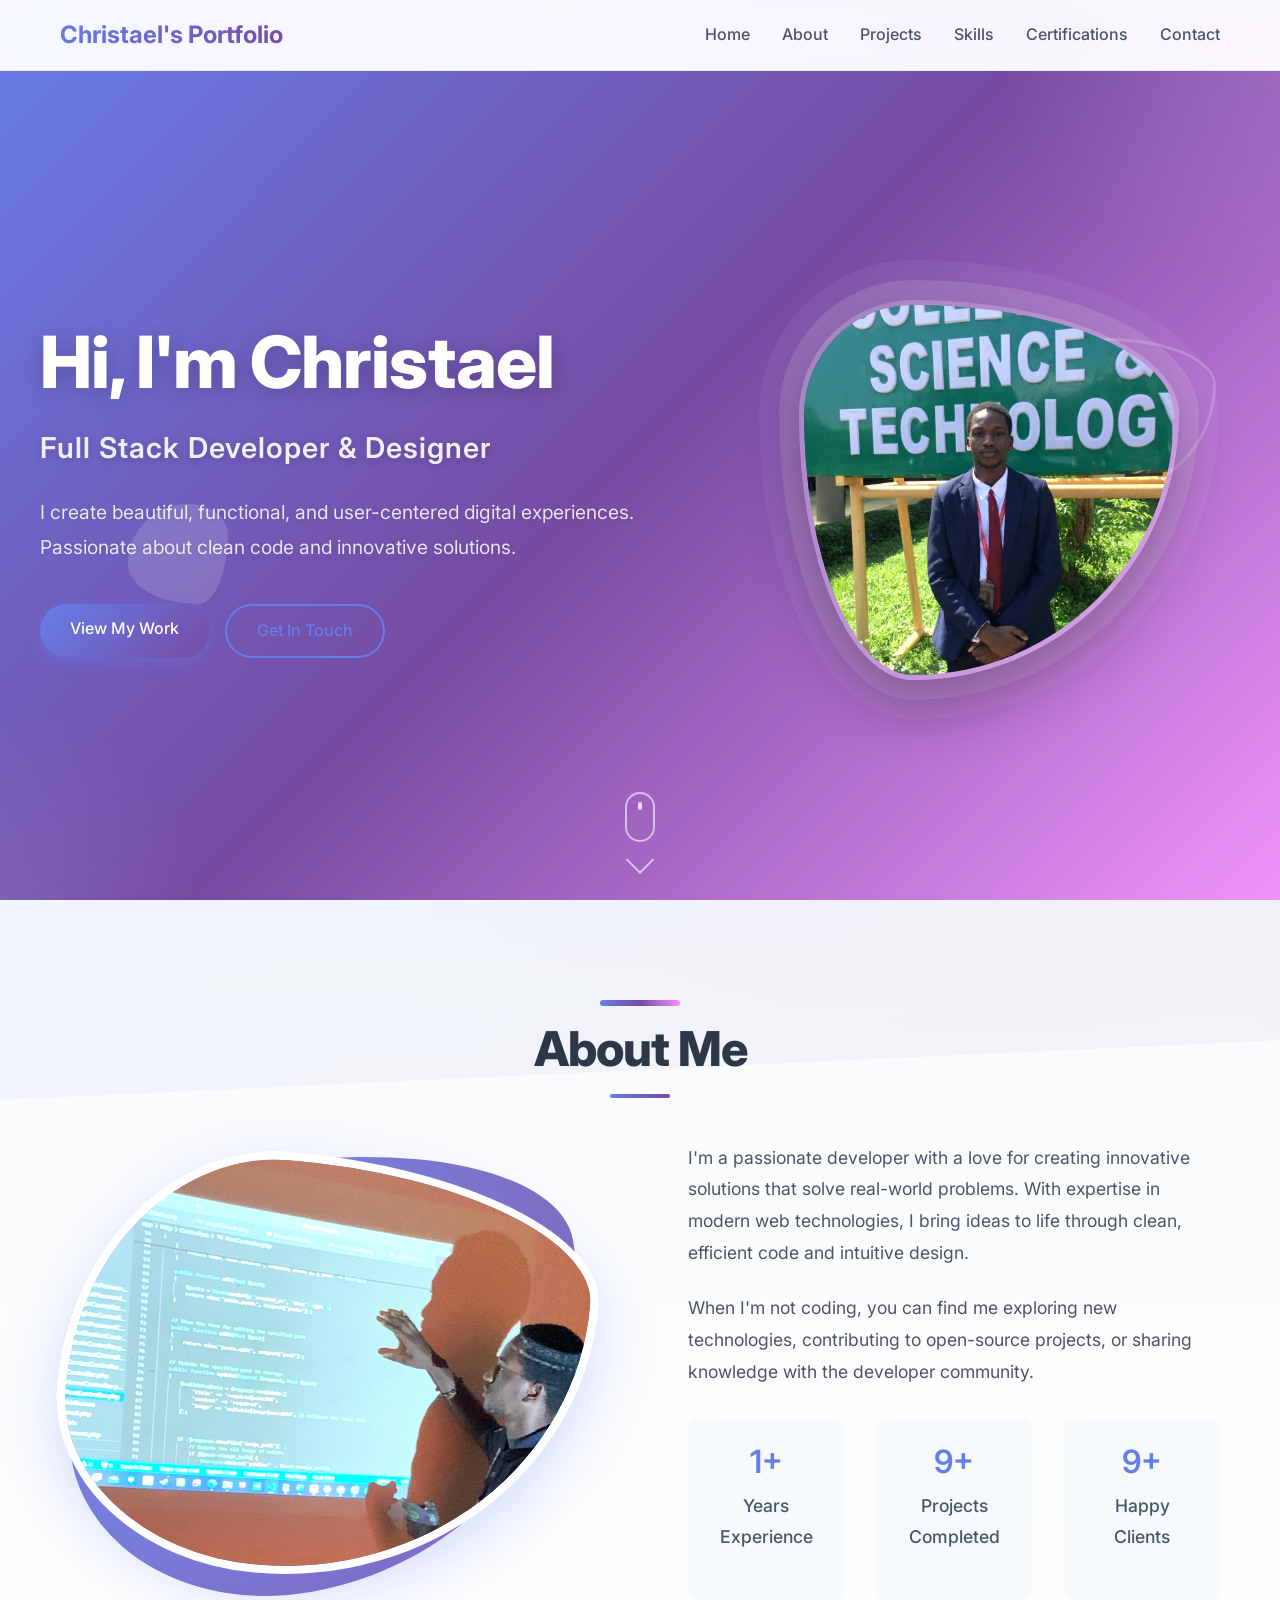
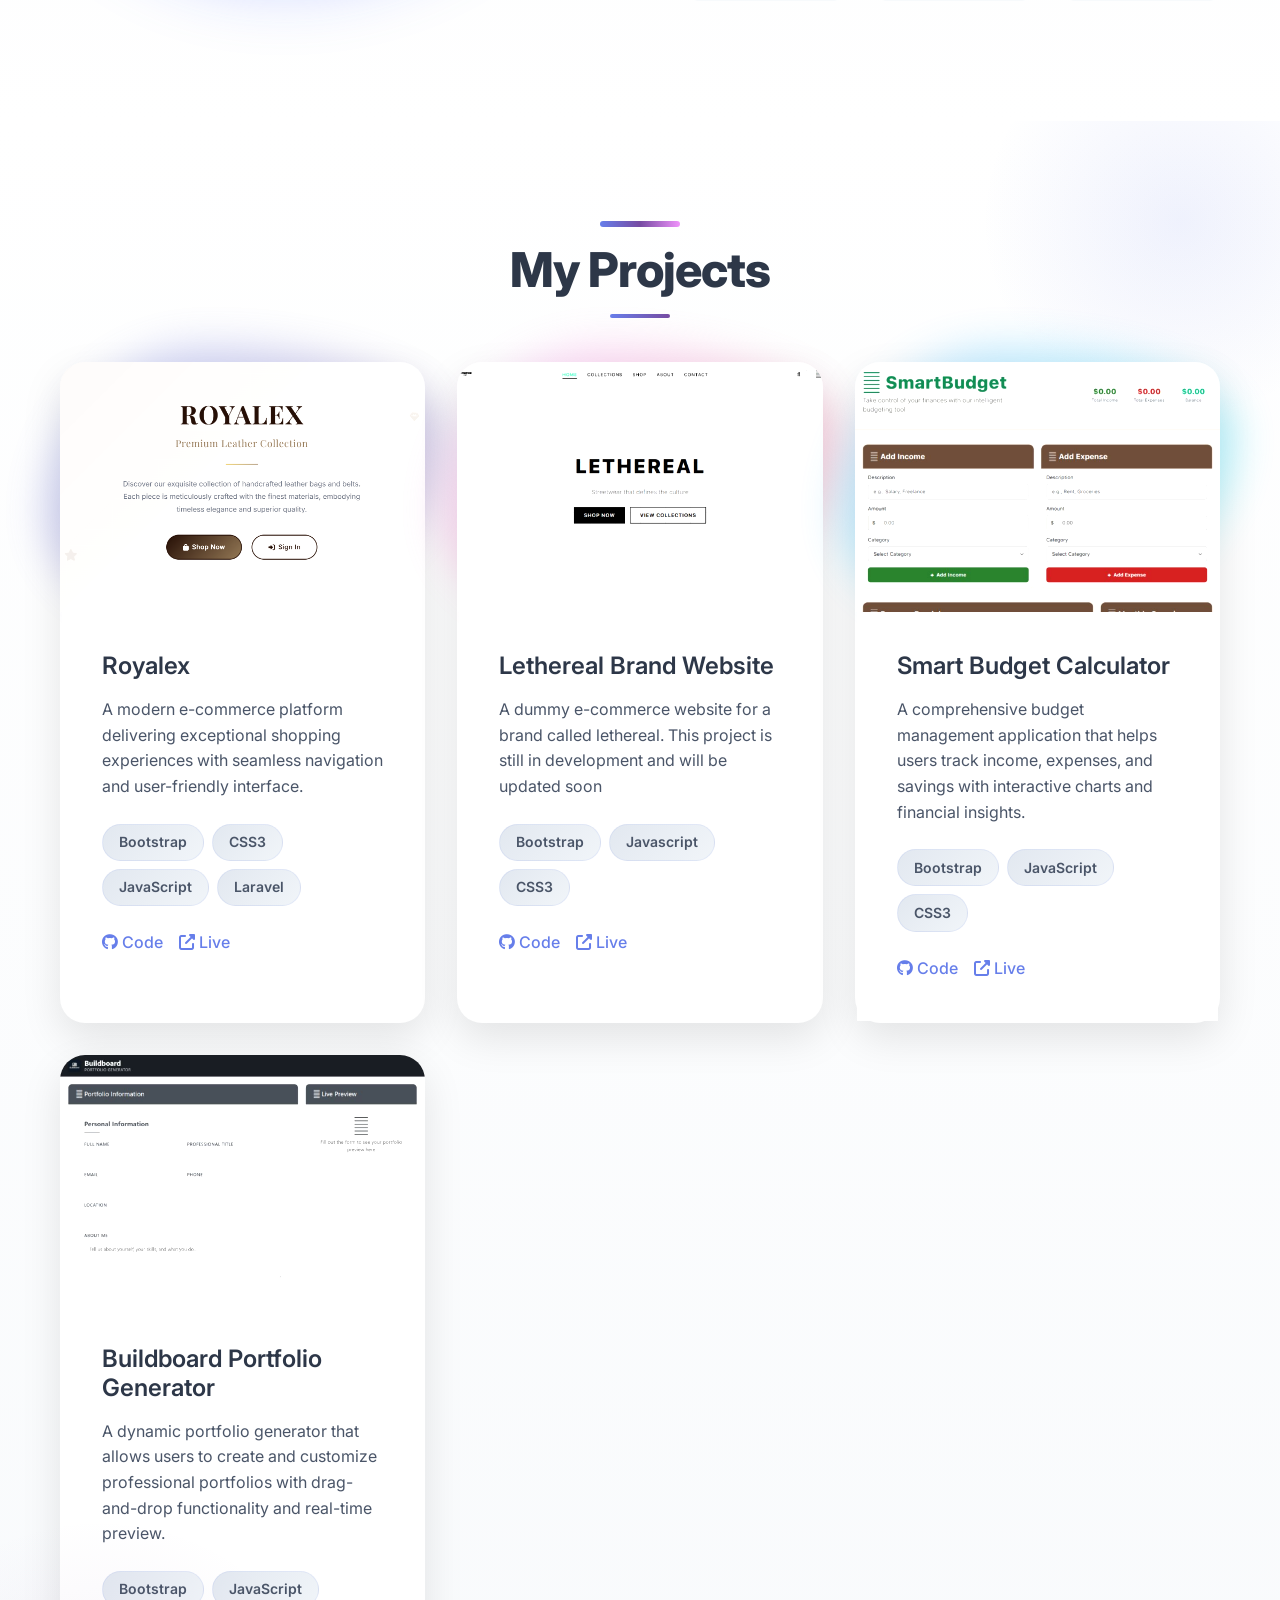
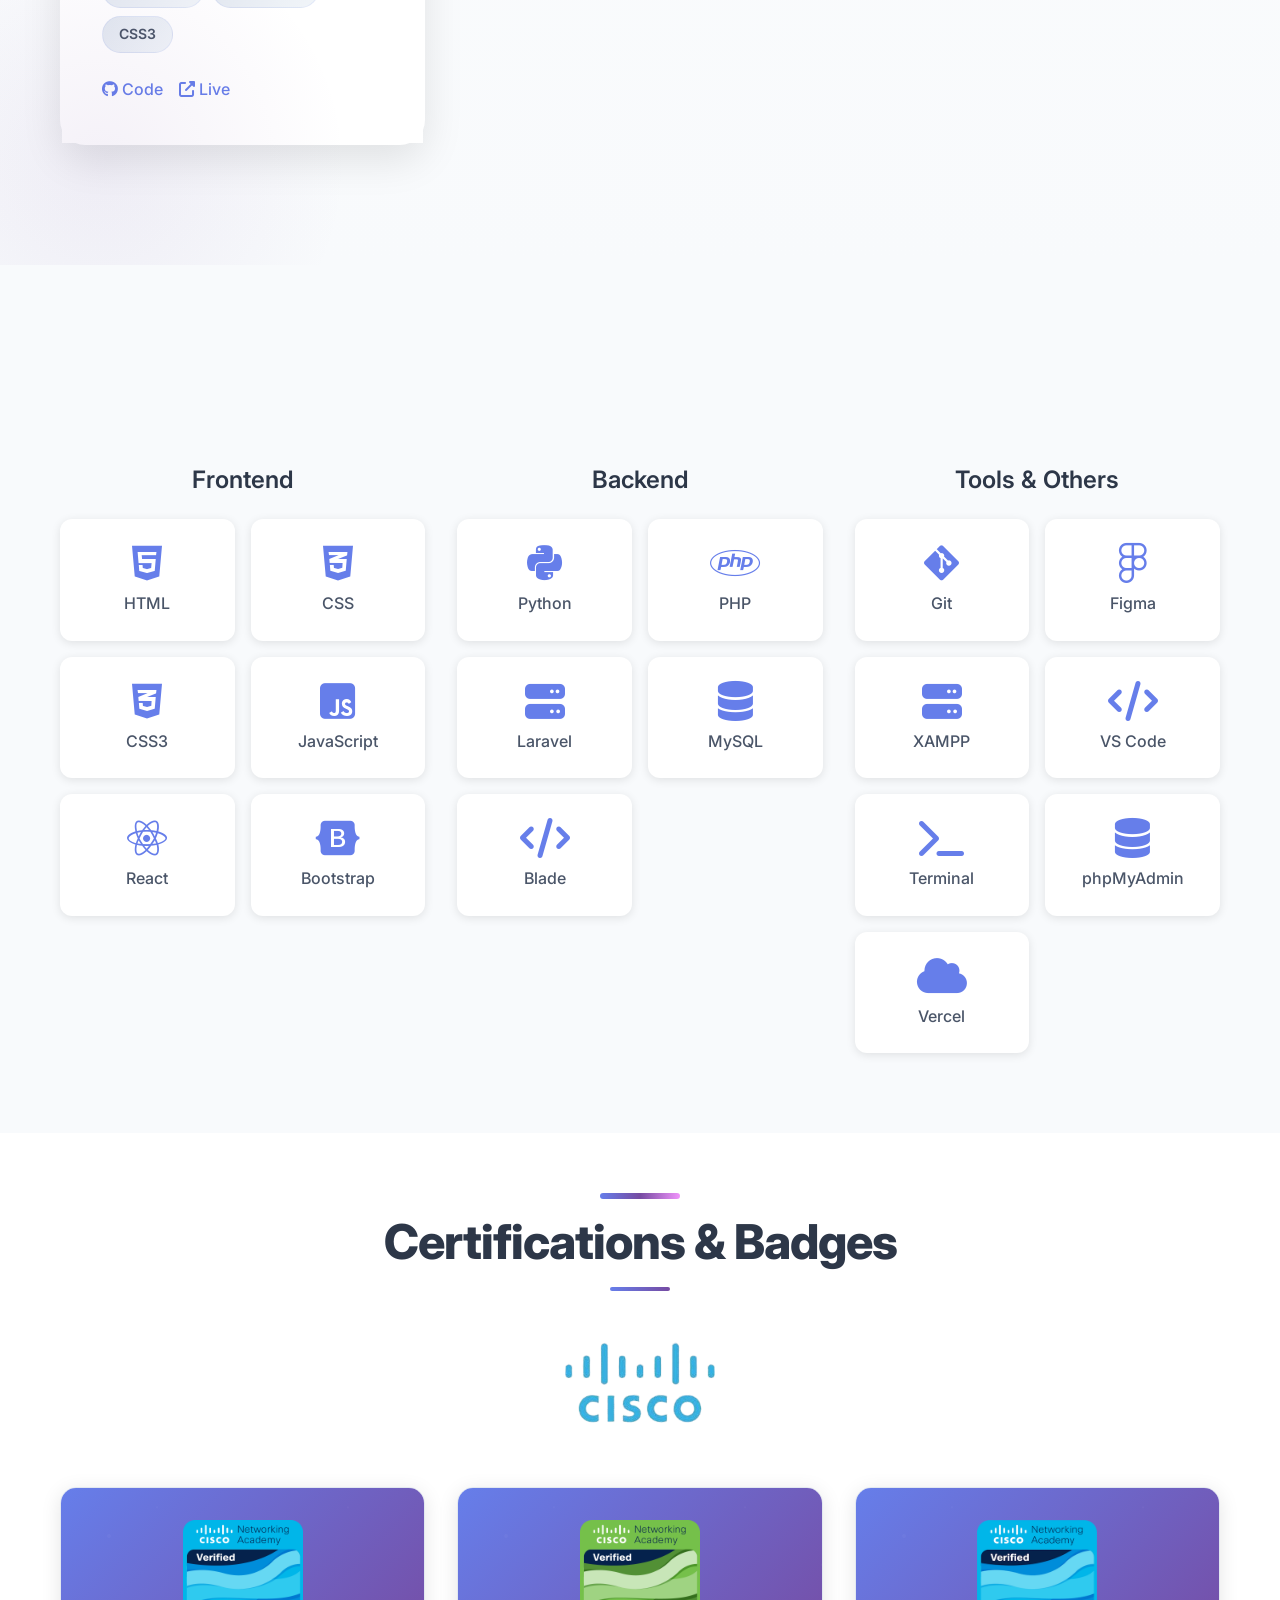
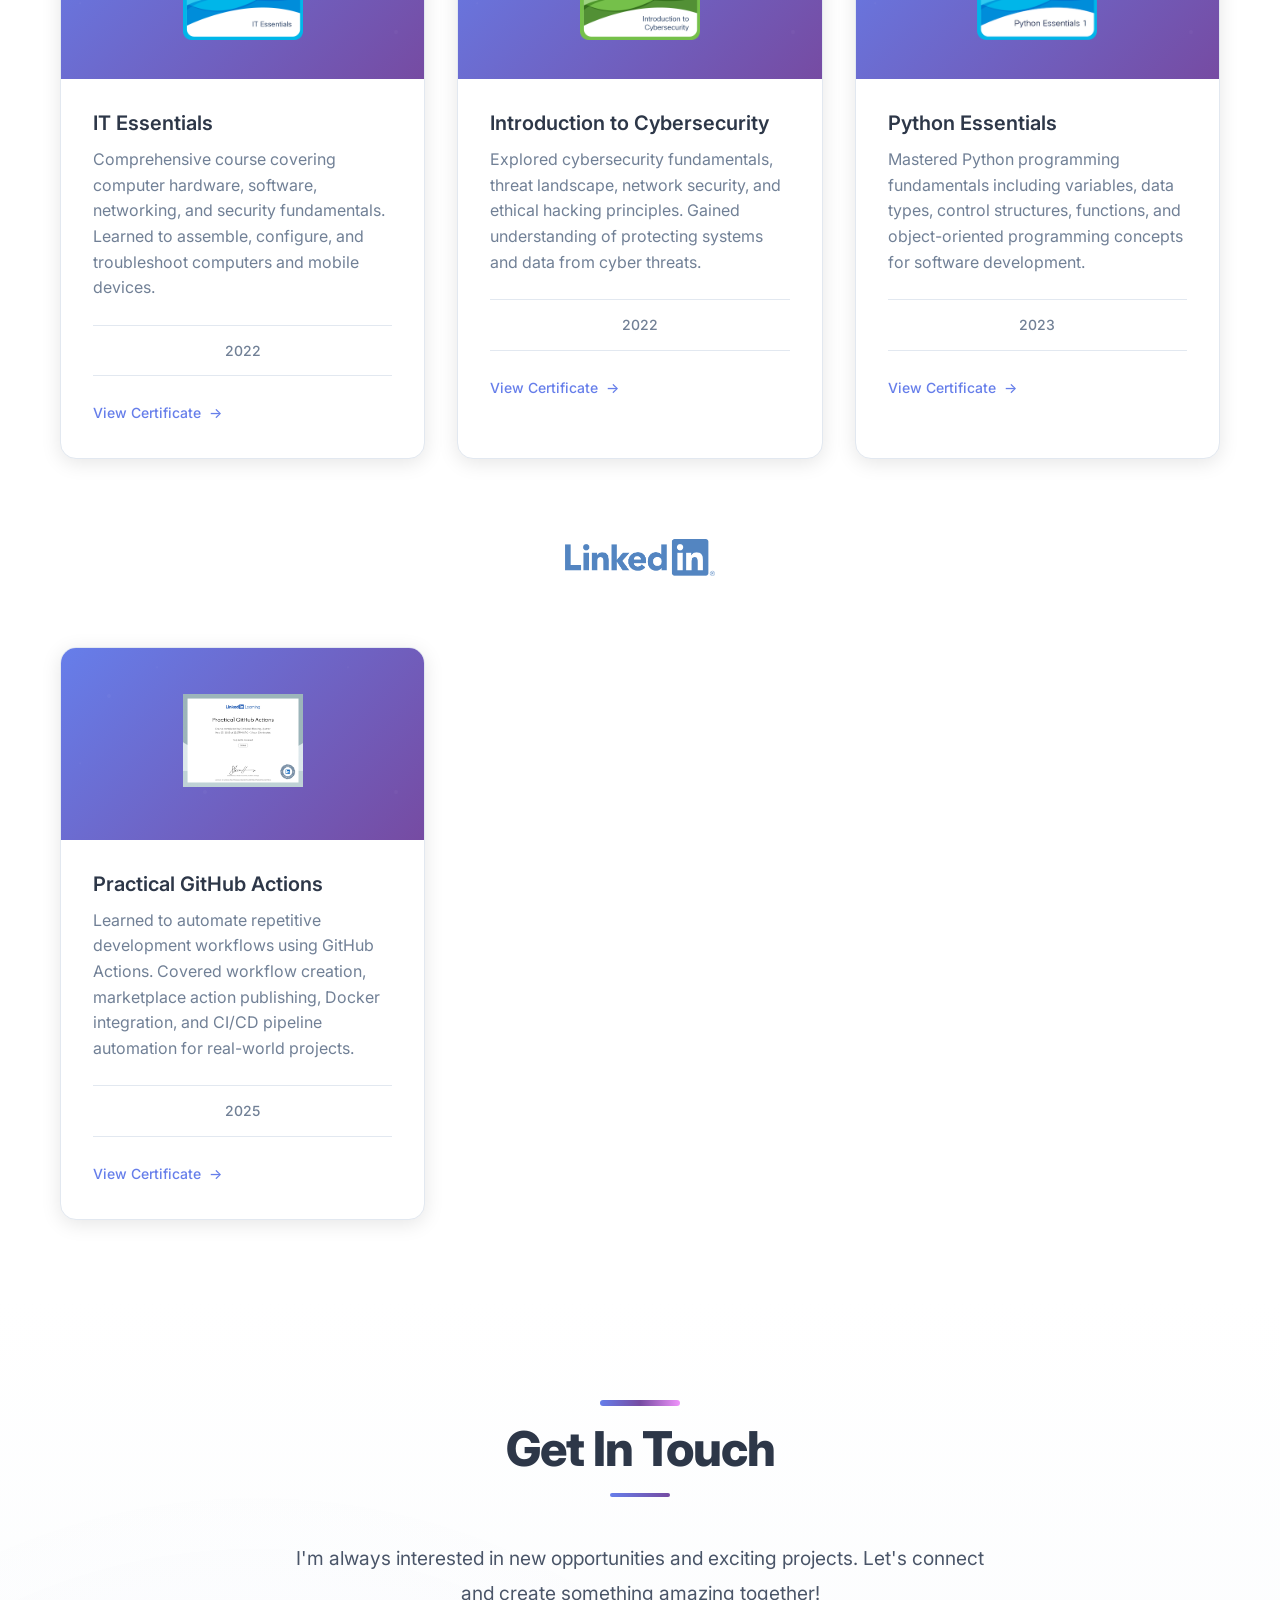
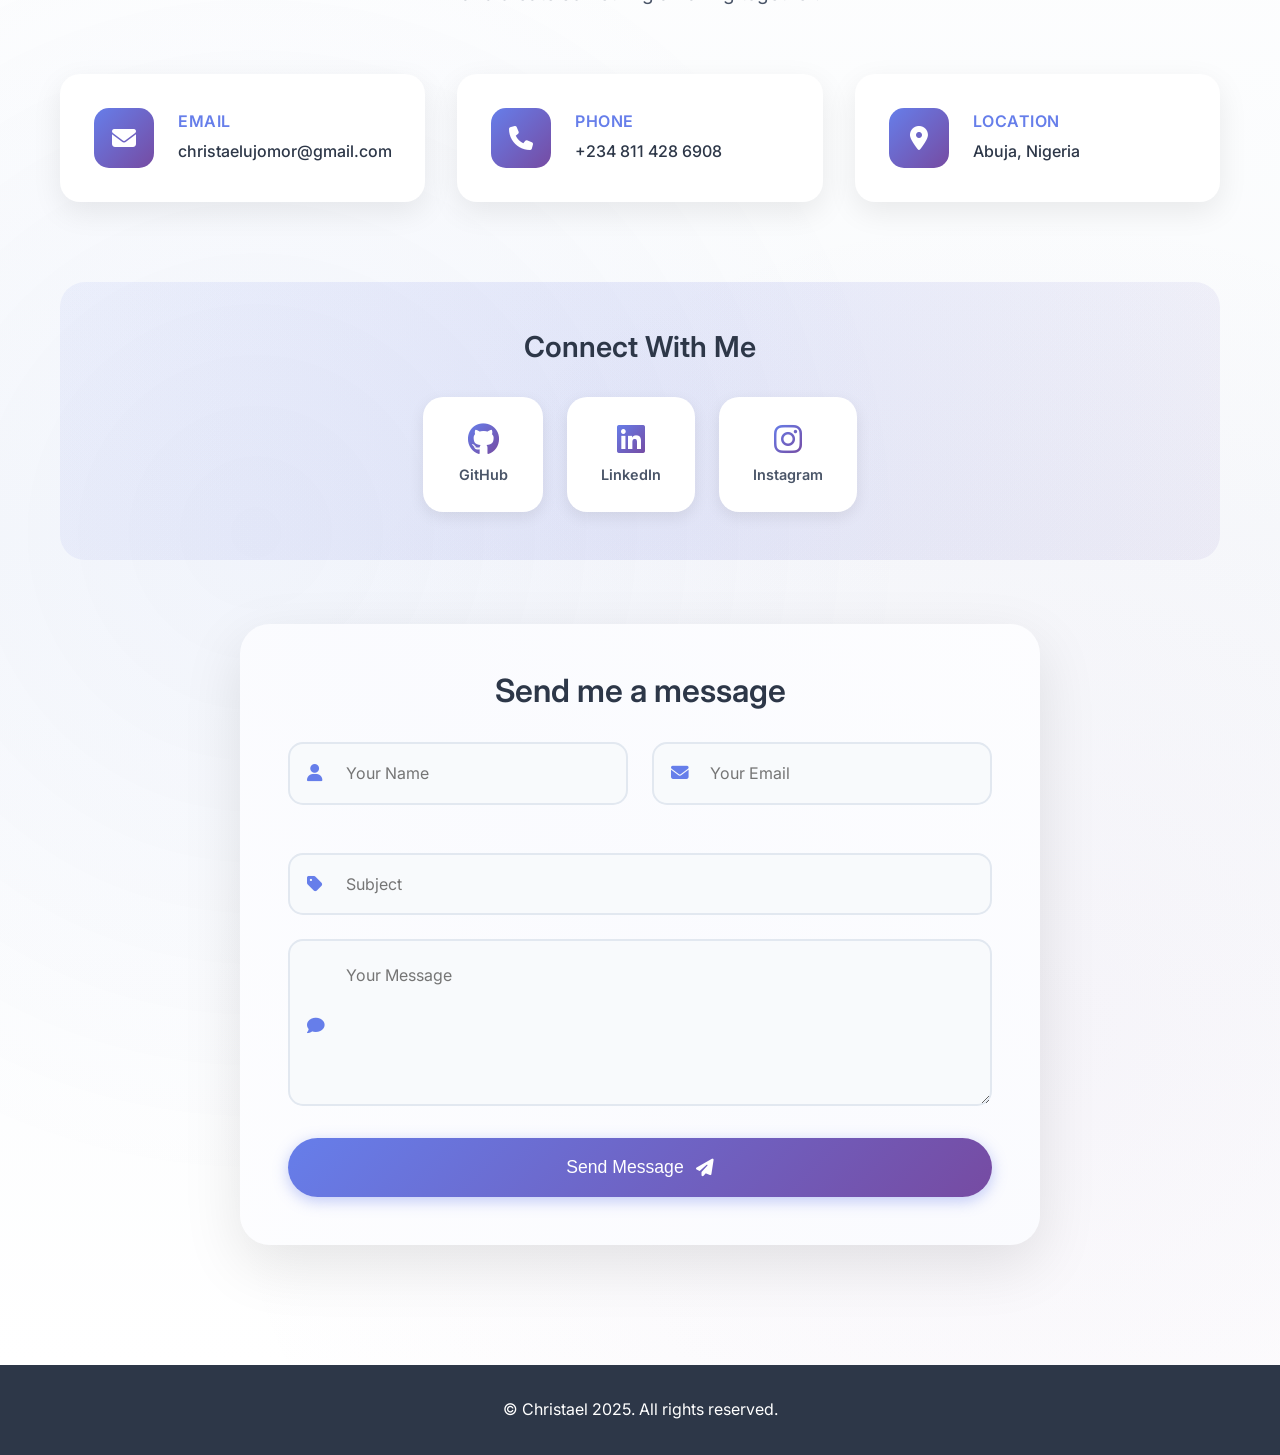
==== commit 5466e133: "added royalex" ====
--- a/index.html
+++ b/index.html
@@ -114,8 +114,29 @@
             <div class="projects-grid">
                 <div class="project-card">
                     <div class="project-image">
+                        <img src="images/royalexlanding.png" alt="Royalex" class="project-img">
+                    </div>
+                    <div class="project-content">
+                        <h3>Royalex</h3>
+                        <p>A modern e-commerce platform delivering exceptional shopping experiences with seamless navigation and user-friendly interface.</p>
+                        <div class="project-tech">
+                            <span class="tech-tag">Bootstrap</span>
+                            <span class="tech-tag">CSS3</span>
+                            <span class="tech-tag">JavaScript</span>
+                            <span class="tech-tag">Laravel</span>
+                        </div>
+                        <div class="project-links">
+                            <a href="https://royalex.store/" class="project-link"><i class="fab fa-github"></i> Code</a>
+                            <a href="https://royalex.store/" class="project-link"><i class="fas fa-external-link-alt"></i> Live</a>
+                        </div>
+                    </div>
+                </div>
+
+                <div class="project-card">
+                    <div class="project-image">
                         <img src="images/lethereal.png" alt="E-Commerce Platform" class="project-img">
                     </div>
+                    
                     <div class="project-content">
                         <h3>Lethereal Brand Website</h3>
                         <p>A dummy e-commerce website for a brand called lethereal. This project is still in development and will be updated soon</p>
@@ -169,6 +190,8 @@
                         </div>
                     </div>
                 </div>
+
+               
             </div>
         </div>
     </section>
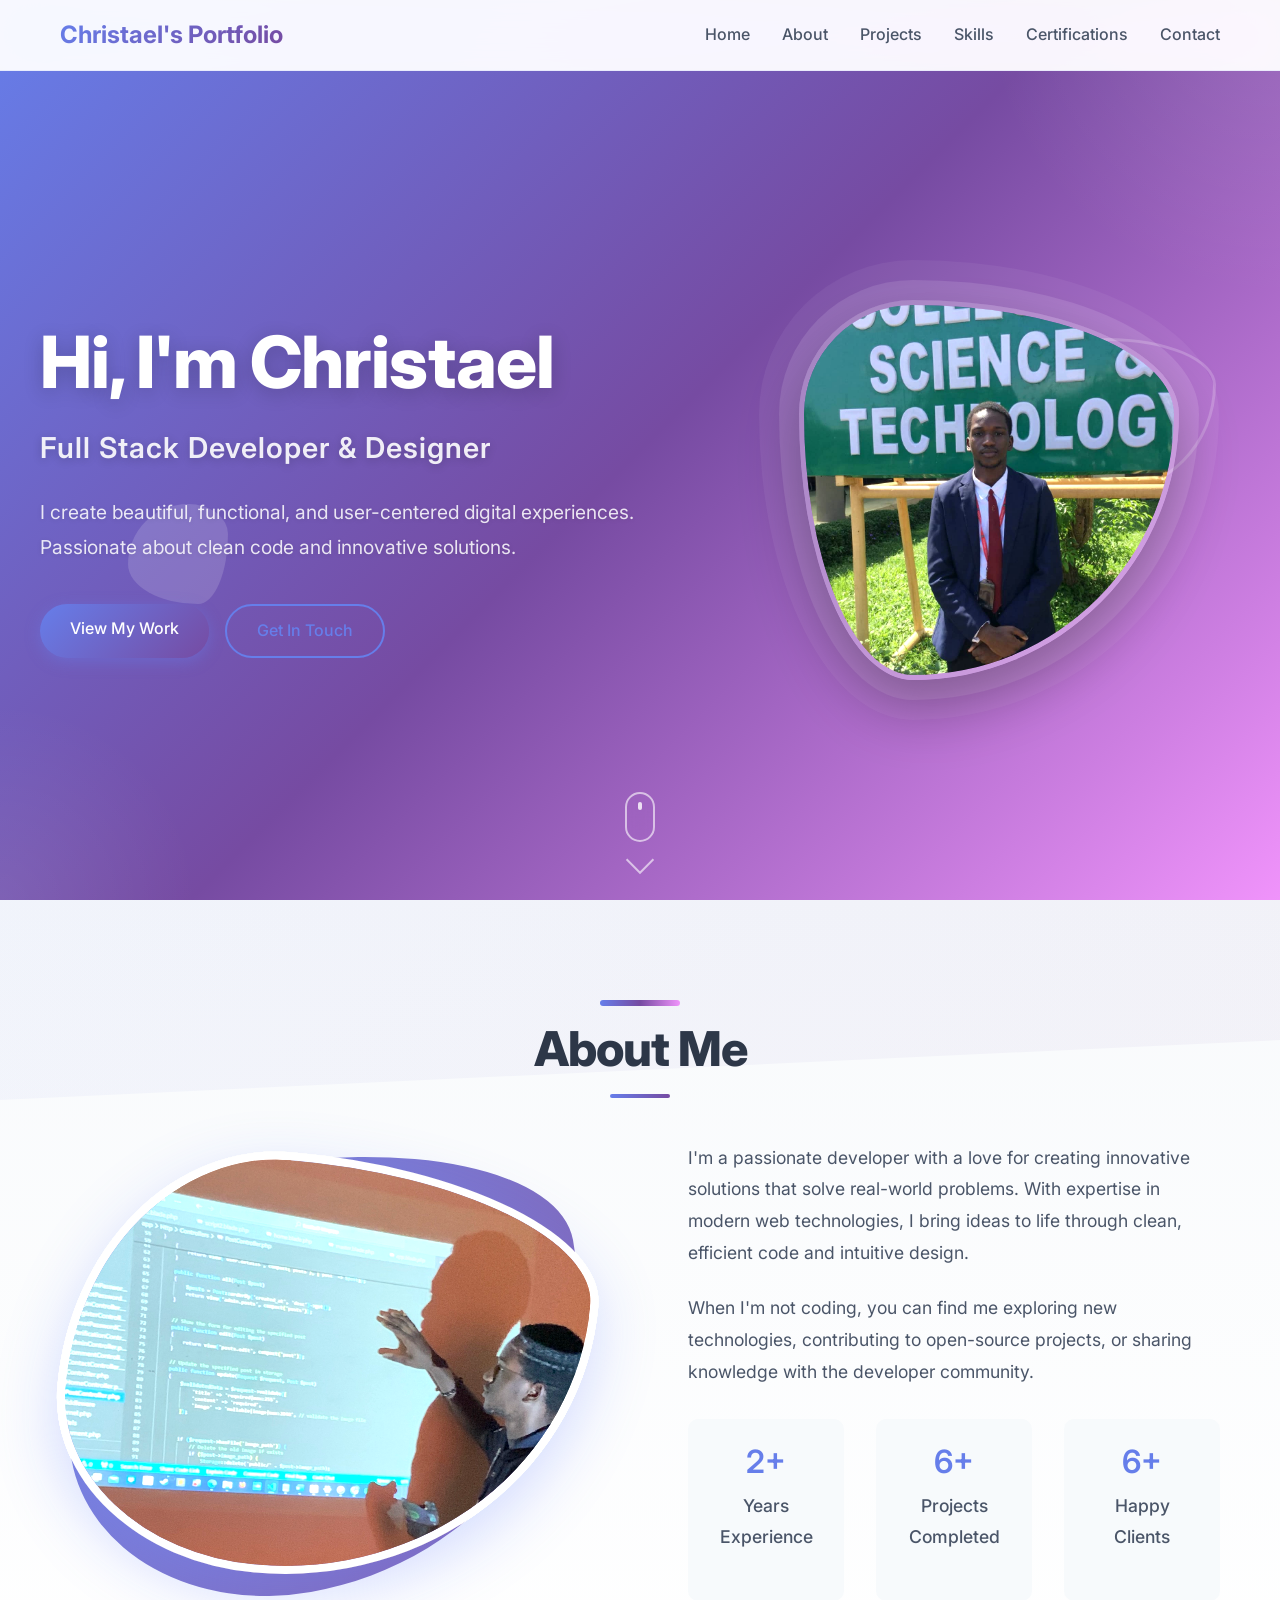
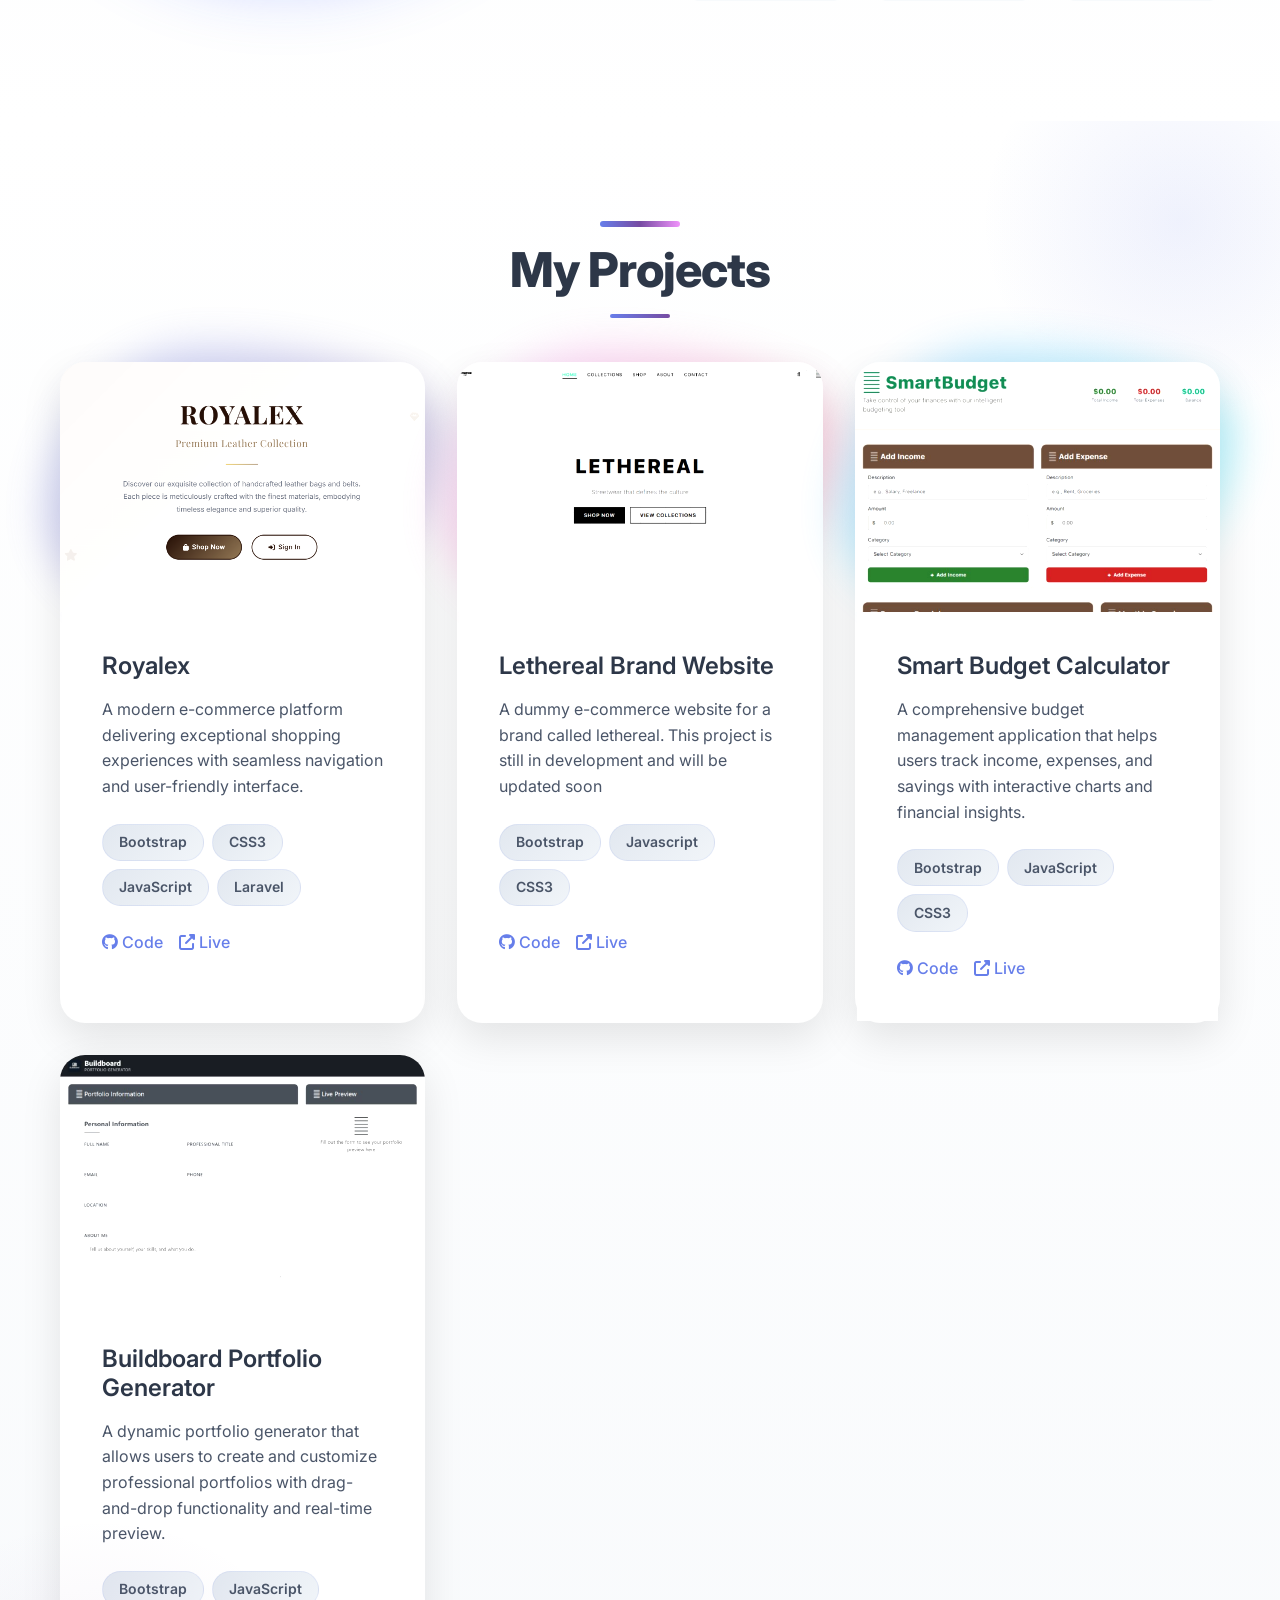
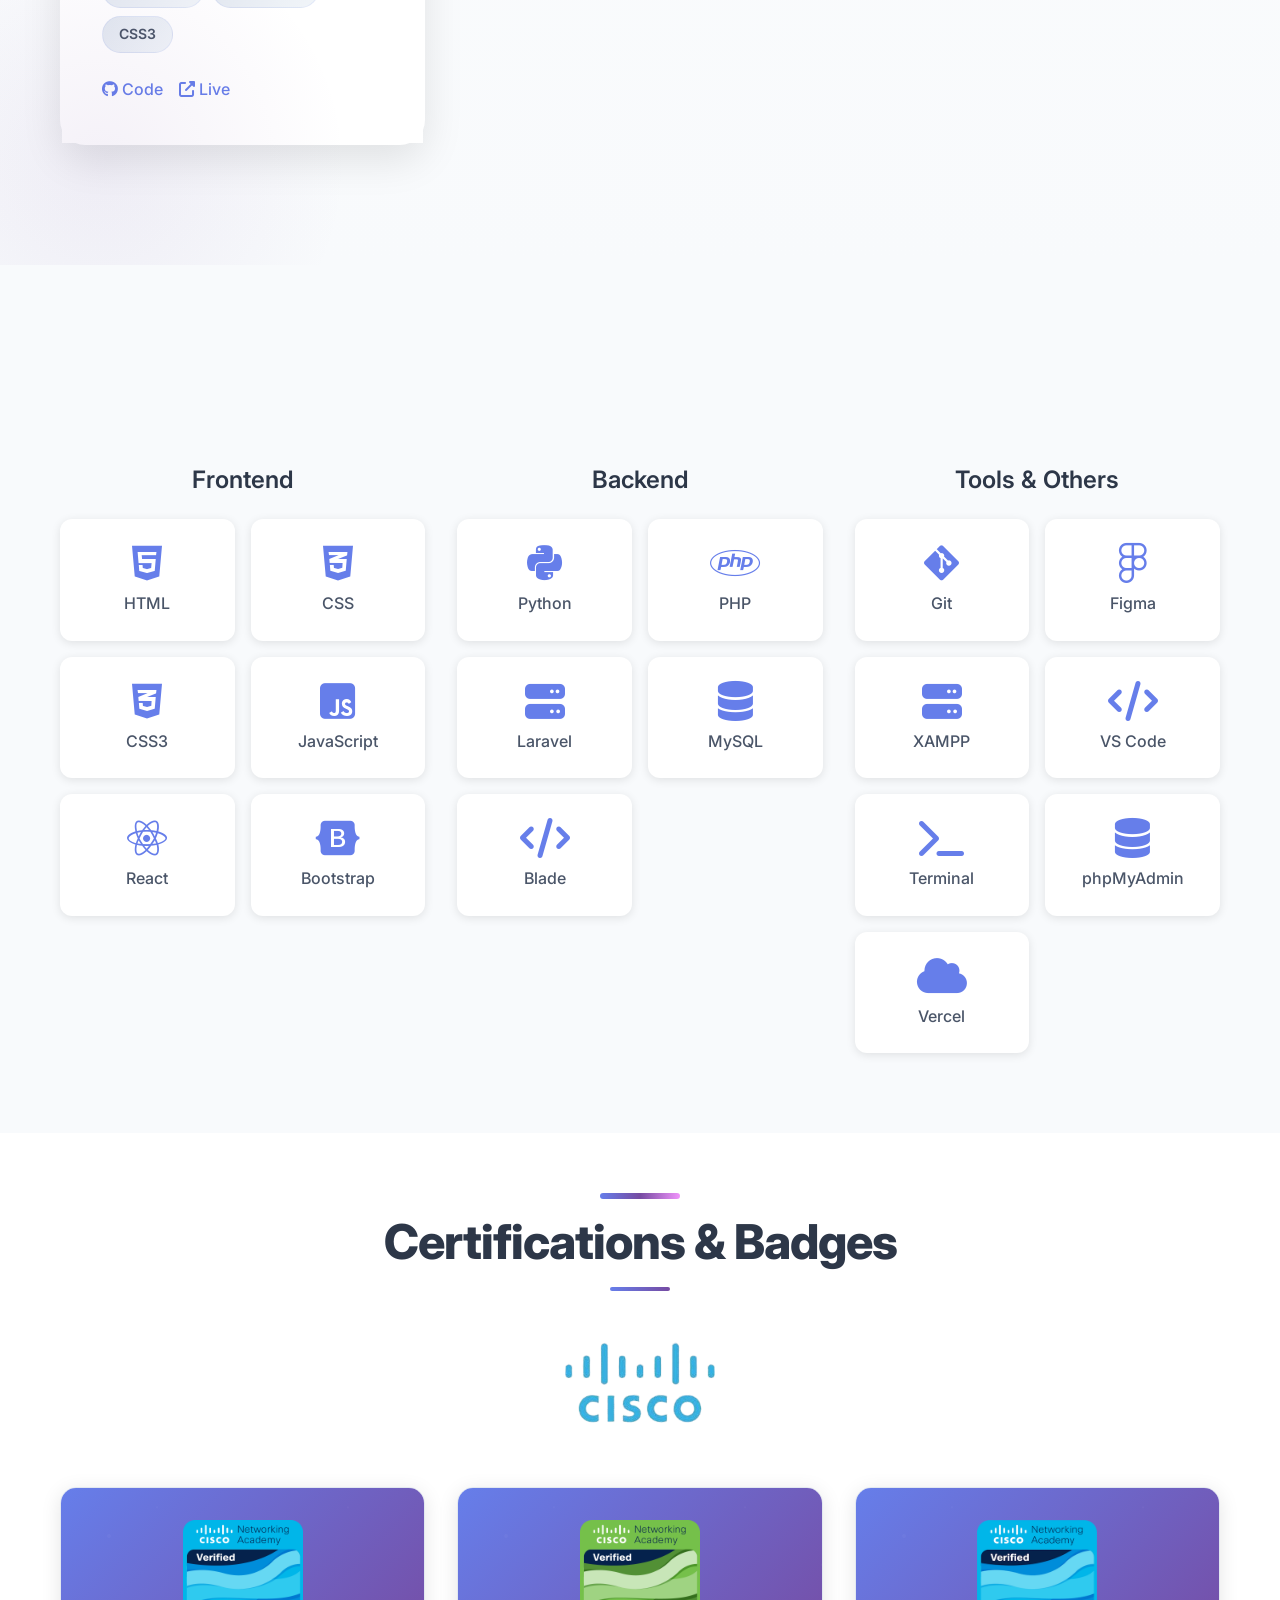
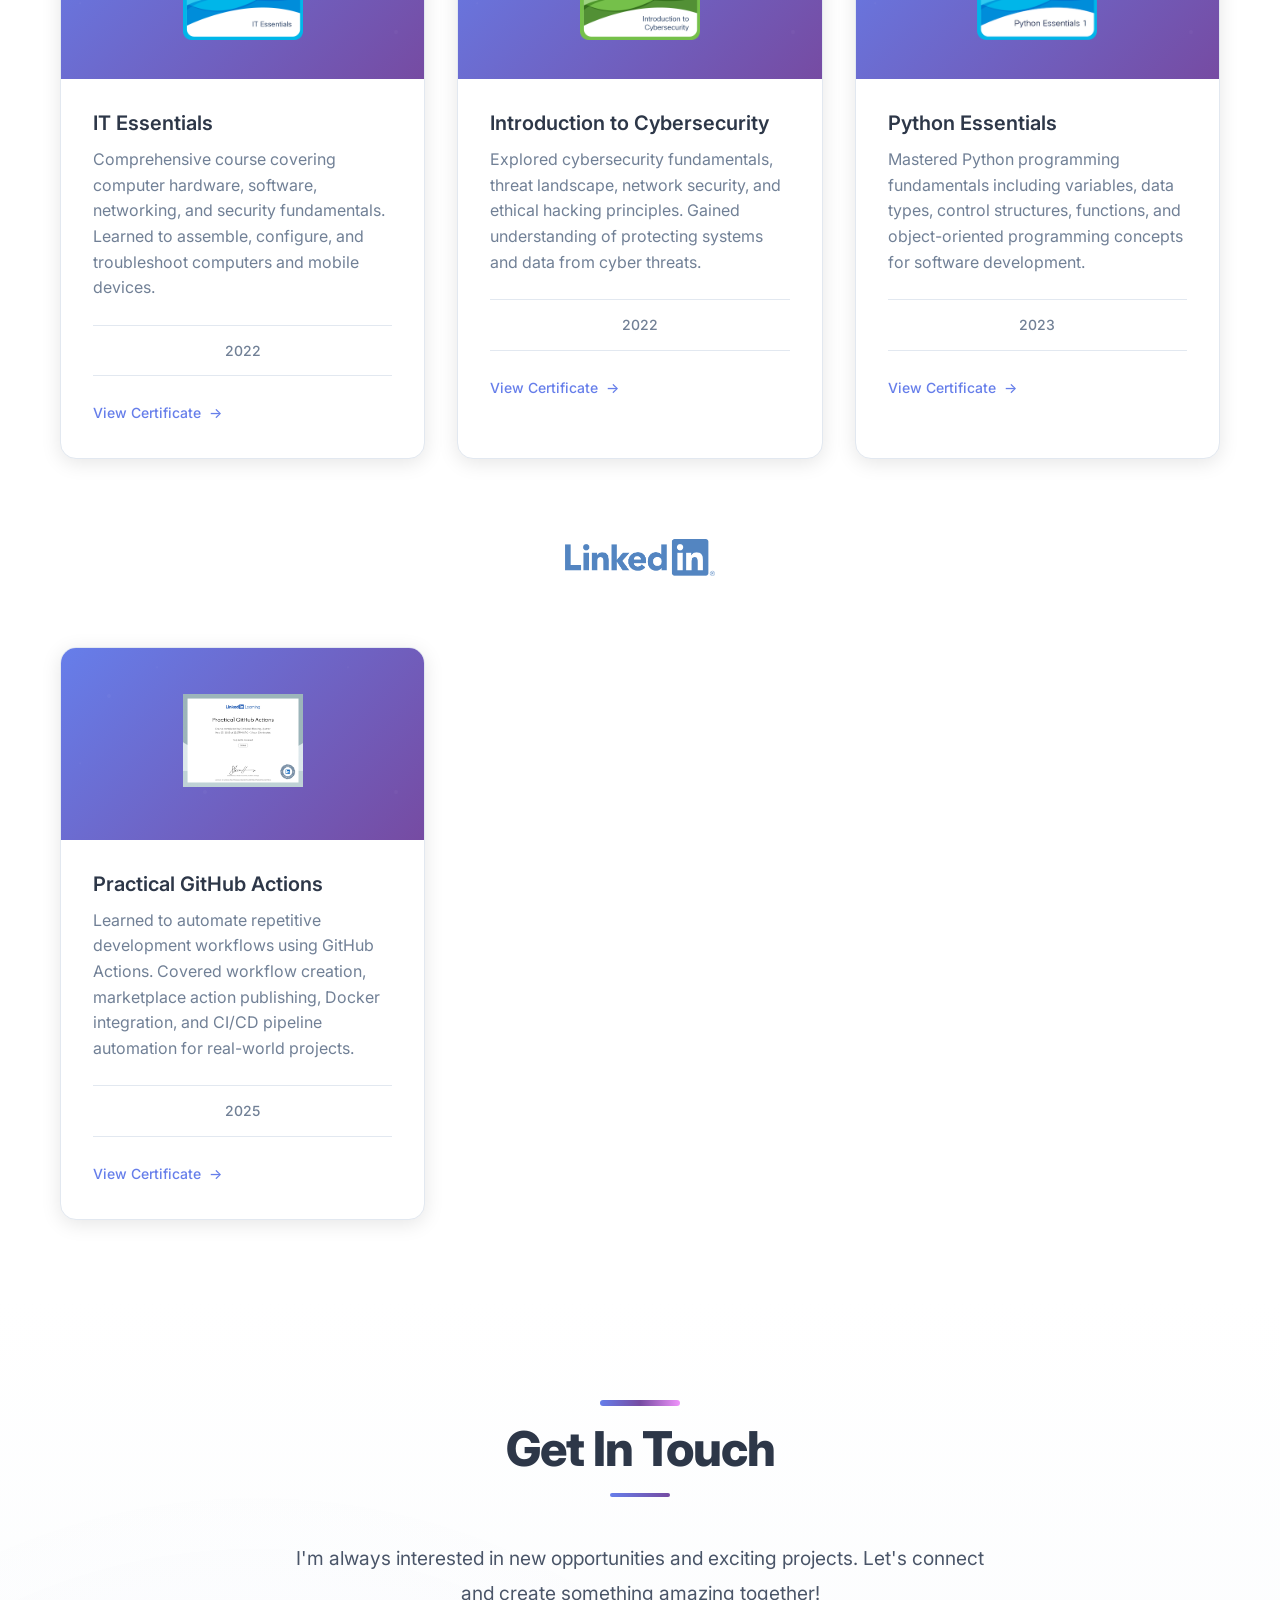
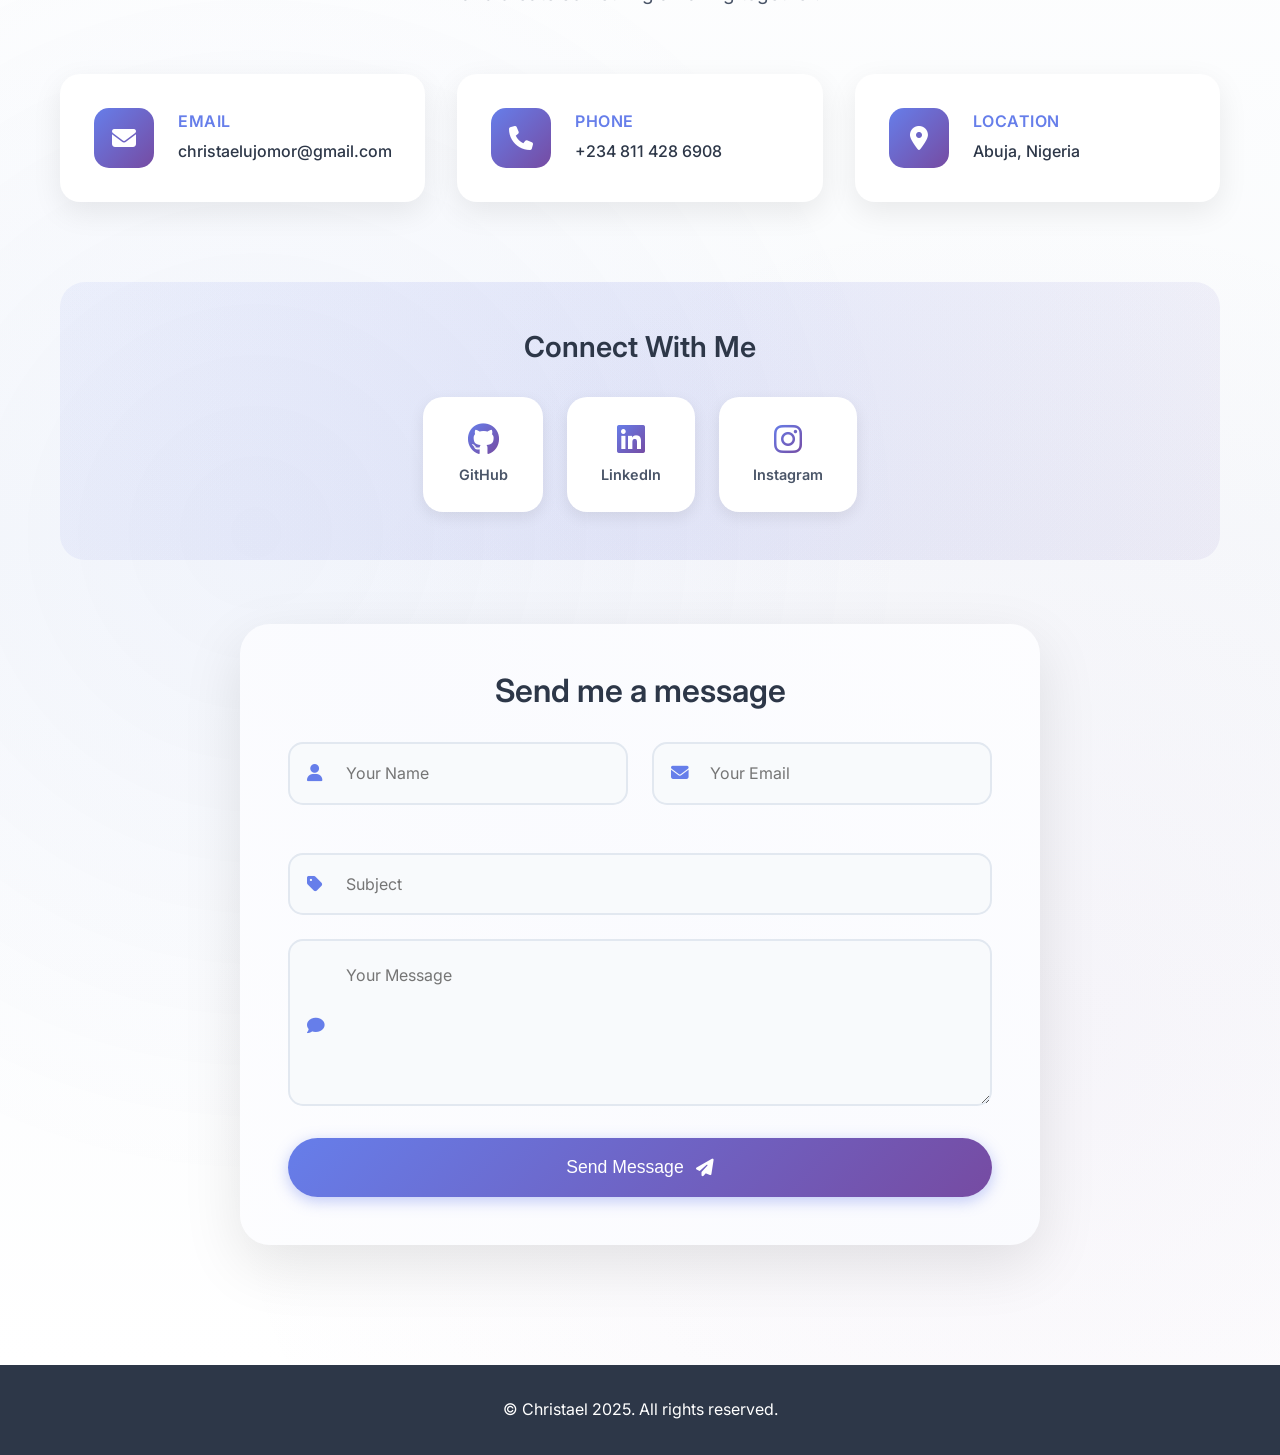
==== commit b3df0d5c: "changed experience level" ====
--- a/index.html
+++ b/index.html
@@ -87,7 +87,7 @@
                     </p>
                     <div class="about-stats">
                         <div class="stat">
-                            <h3>2+</h3>
+                            <h3>3+</h3>
                             <p>Years Experience</p>
                         </div>
                         <div class="stat">
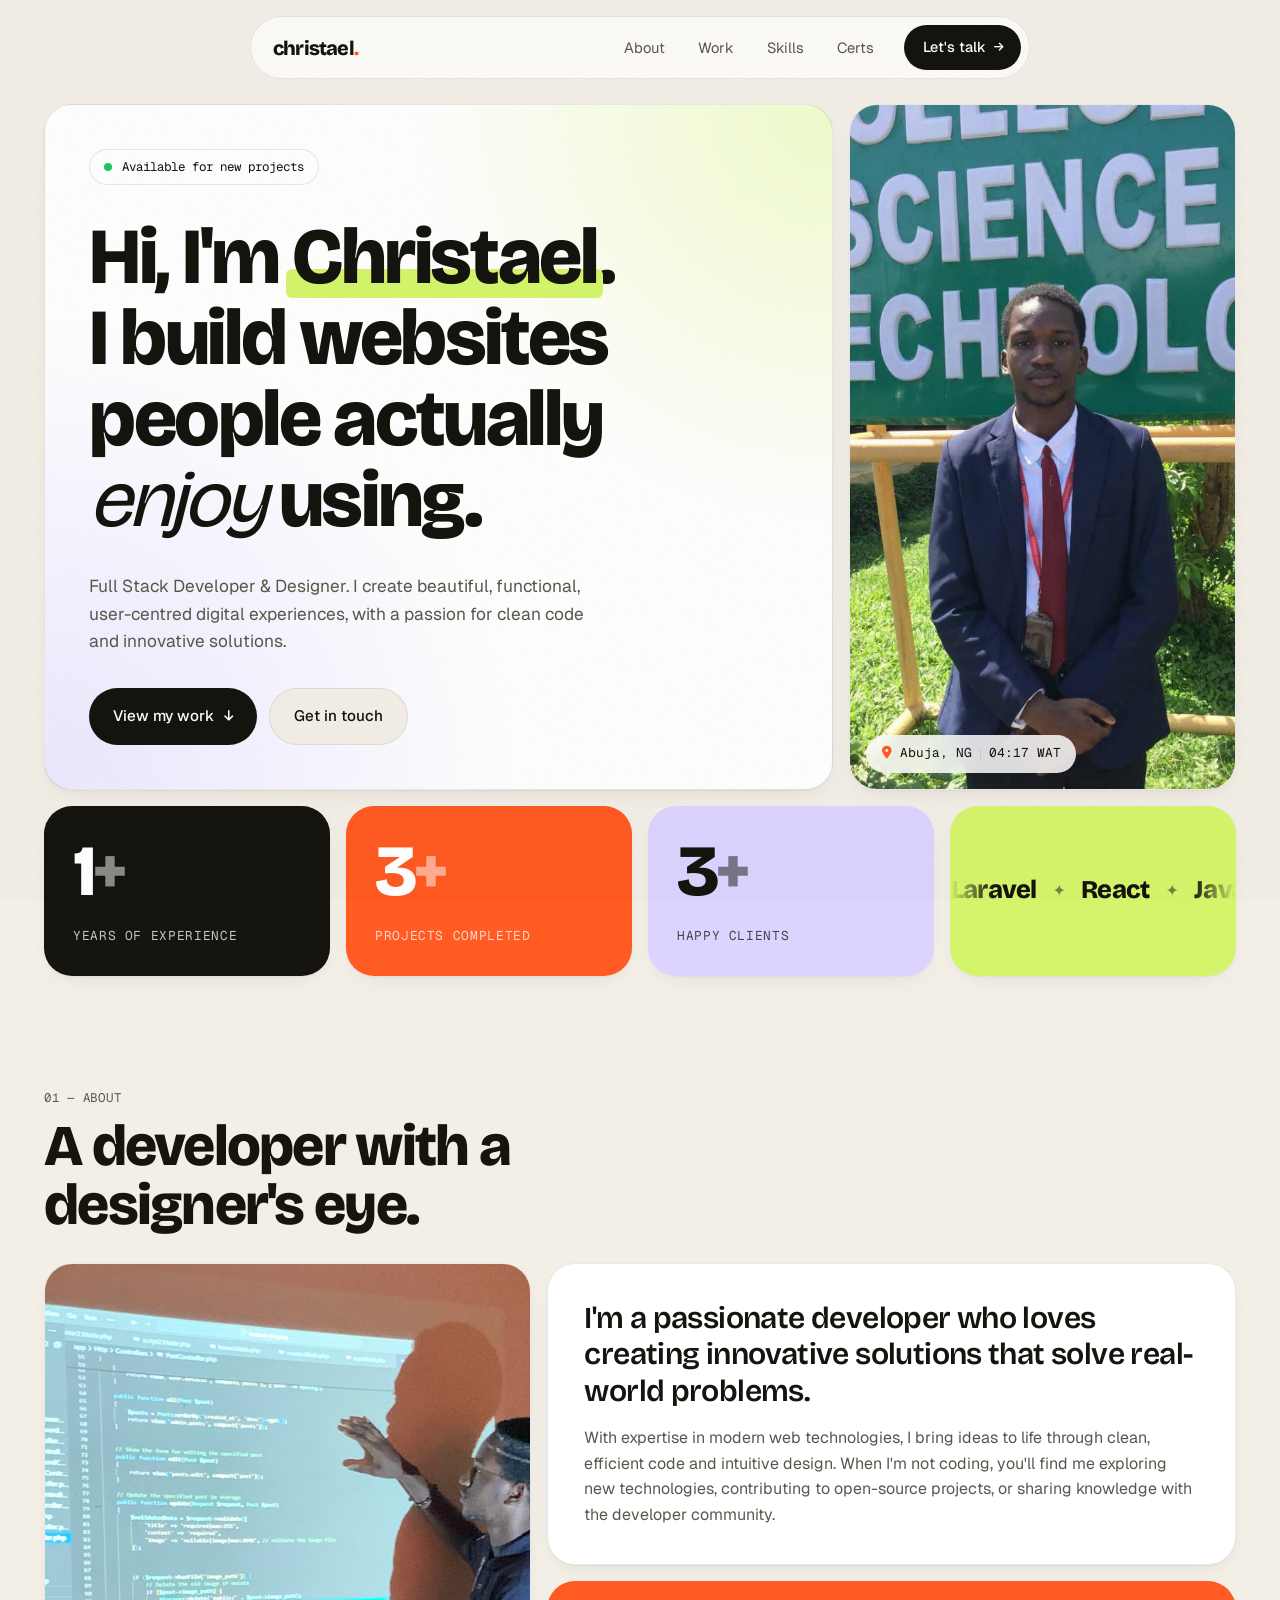
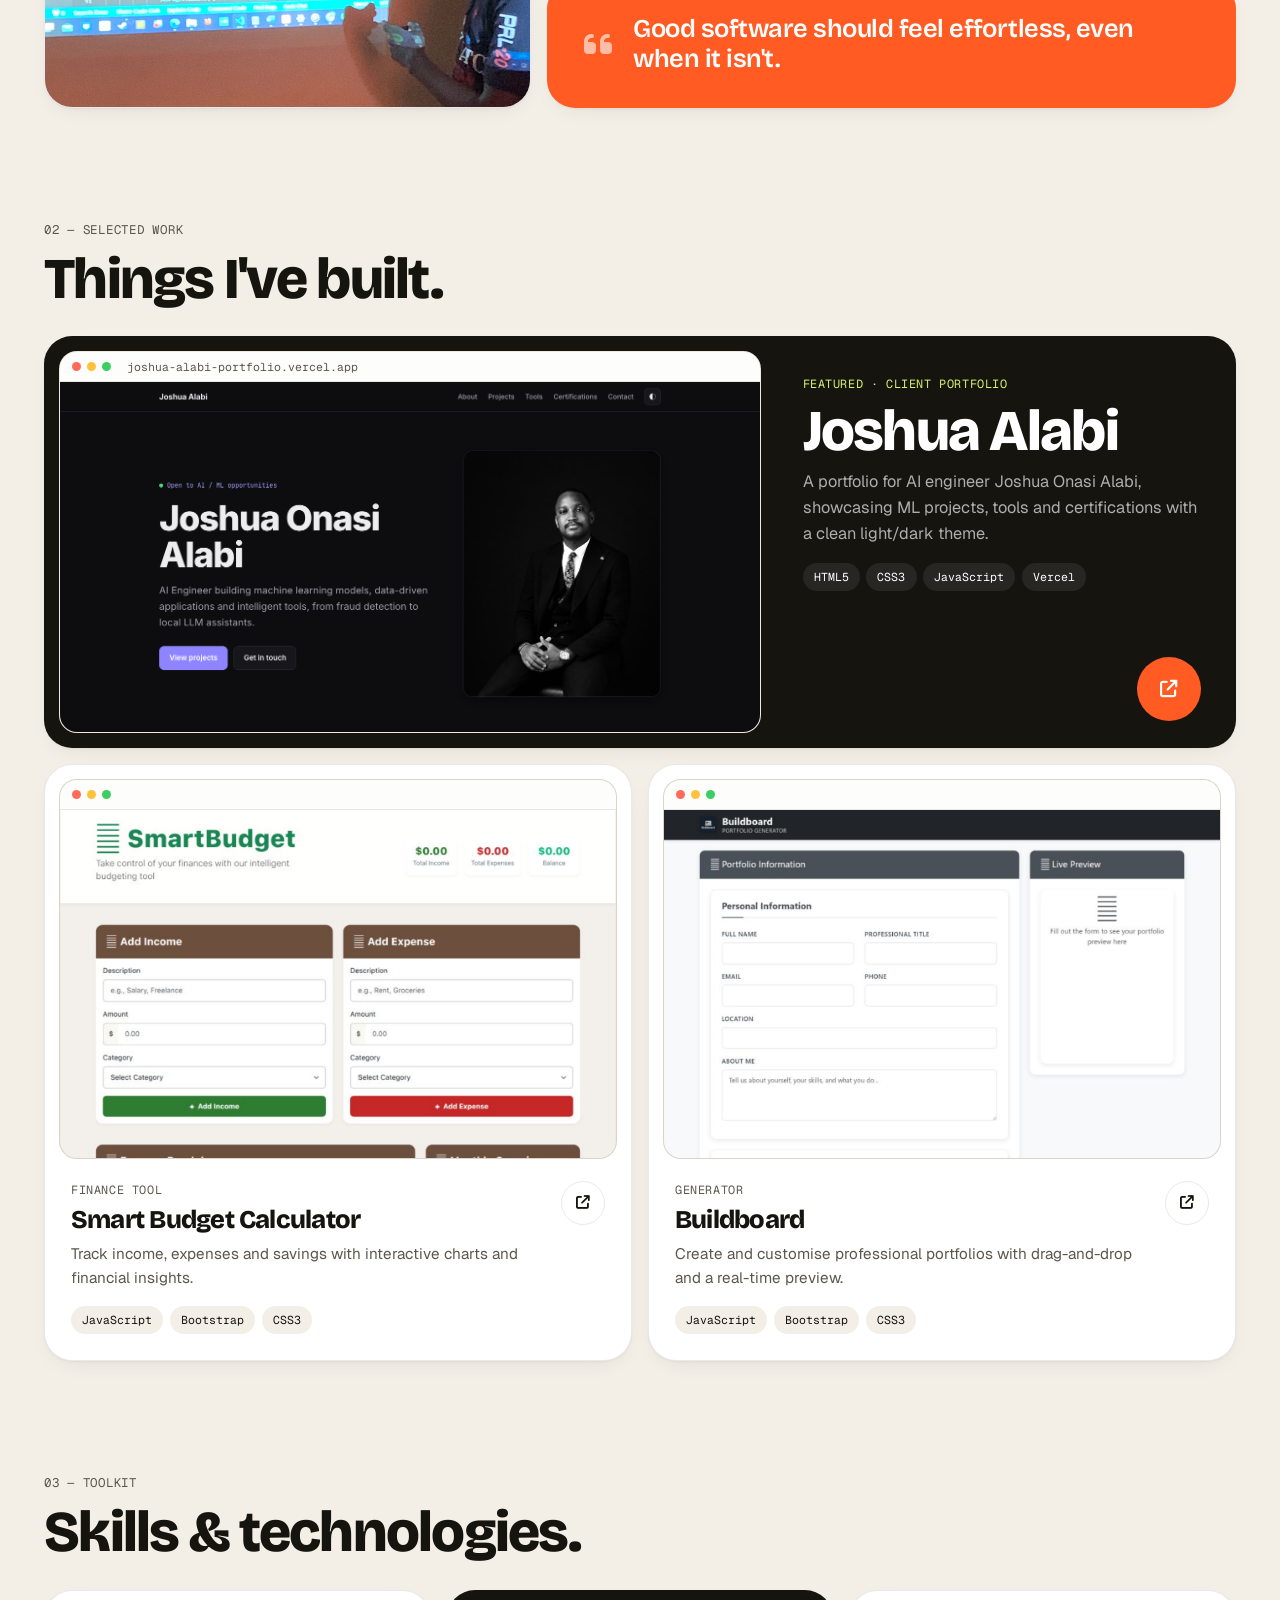
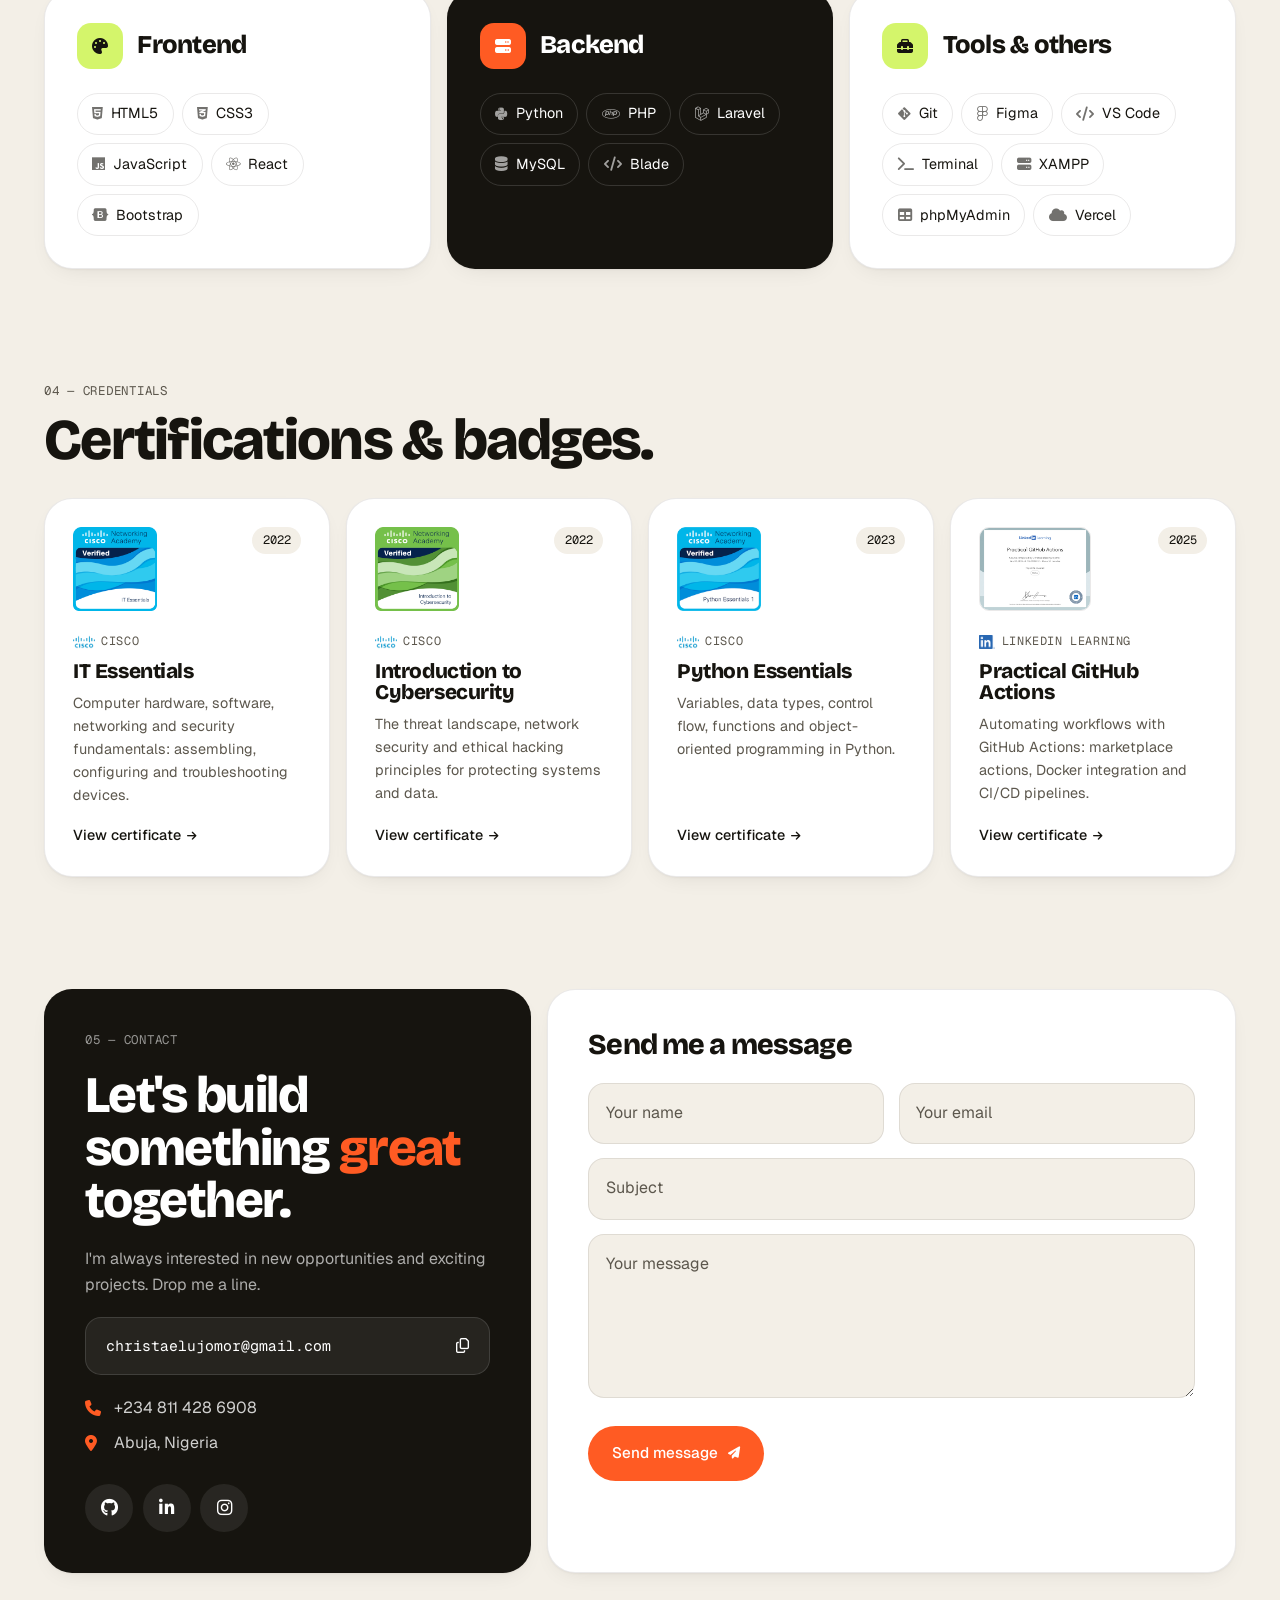
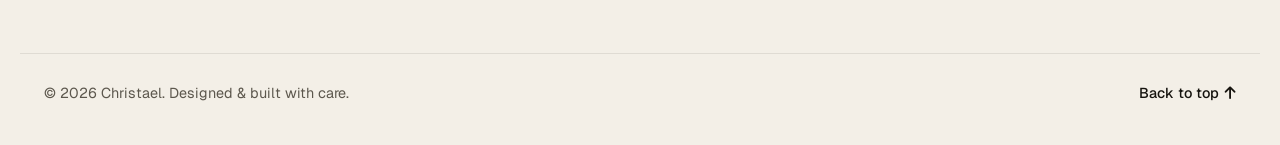
==== commit 3f22b74f: "Redesign portfolio with bento grid layout - New light bento-grid design: Bricolage Grotesque/Geist t" ====
--- a/index.html
+++ b/index.html
@@ -4,470 +4,340 @@
     <meta charset="UTF-8">
     <meta name="viewport" content="width=device-width, initial-scale=1.0">
     <title>Christael - Portfolio</title>
-    <meta name="description" content="Professional portfolio showcasing my work, skills, and experience">
+    <meta name="description" content="Christael is a full stack developer and designer in Abuja, Nigeria, building fast, user-centred web experiences.">
+    <meta name="theme-color" content="#f3efe7">
+    <link rel="preconnect" href="https://fonts.googleapis.com">
+    <link rel="preconnect" href="https://fonts.gstatic.com" crossorigin>
+    <link href="https://fonts.googleapis.com/css2?family=Bricolage+Grotesque:opsz,wght@12..96,400;12..96,600;12..96,800&family=Geist:wght@400;500;600&family=Geist+Mono:wght@400;500&display=swap" rel="stylesheet">
+    <link rel="stylesheet" href="https://cdnjs.cloudflare.com/ajax/libs/font-awesome/6.4.0/css/all.min.css">
     <link rel="stylesheet" href="styles.css">
-    <link href="https://fonts.googleapis.com/css2?family=Inter:wght@300;400;500;600;700&display=swap" rel="stylesheet">
-    <link rel="stylesheet" href="https://cdnjs.cloudflare.com/ajax/libs/font-awesome/6.4.0/css/all.min.css">
     <script defer src="/_vercel/insights/script.js"></script>
 </head>
 <body>
     <!-- Navigation -->
-    <nav class="navbar">
-        <div class="nav-container">
-            <div class="nav-logo">
-                <a href="#home">Christael's Portfolio</a>
-            </div>
+    <header class="nav">
+        <nav class="nav-pill" aria-label="Main">
+            <a href="#home" class="nav-logo">christael<span>.</span></a>
             <ul class="nav-menu">
-                <li class="nav-item">
-                    <a href="#home" class="nav-link">Home</a>
-                </li>
-                <li class="nav-item">
-                    <a href="#about" class="nav-link">About</a>
-                </li>
-                <li class="nav-item">
-                    <a href="#projects" class="nav-link">Projects</a>
-                </li>
-                <li class="nav-item">
-                    <a href="#skills" class="nav-link">Skills</a>
-                </li>
-                <li class="nav-item">
-                    <a href="#certifications" class="nav-link">Certifications</a>
-                </li>
-                <li class="nav-item">
-                    <a href="#contact" class="nav-link">Contact</a>
-                </li>
+                <li><a href="#about" class="nav-link">About</a></li>
+                <li><a href="#projects" class="nav-link">Work</a></li>
+                <li><a href="#skills" class="nav-link">Skills</a></li>
+                <li><a href="#certifications" class="nav-link">Certs</a></li>
+                <li class="nav-cta-mobile"><a href="#contact" class="nav-link">Contact</a></li>
             </ul>
-            <div class="hamburger">
+            <a href="#contact" class="nav-cta">Let's talk <i class="fas fa-arrow-right"></i></a>
+            <button class="hamburger" aria-label="Open menu" aria-expanded="false">
                 <span class="bar"></span>
                 <span class="bar"></span>
-                <span class="bar"></span>
-            </div>
-        </div>
-    </nav>
-
-    <!-- Hero Section -->
-    <section id="home" class="hero">
-        <div class="hero-container">
-            <div class="hero-content">
-                <h1 class="hero-title">Hi, I'm <span class="highlight">Christael</span></h1>
-                <p class="hero-subtitle">Full Stack Developer & Designer</p>
-                <p class="hero-description">
-                    I create beautiful, functional, and user-centered digital experiences. 
-                    Passionate about clean code and innovative solutions.
-                </p>
-                <div class="hero-buttons">
-                    <a href="#projects" class="btn btn-primary">View My Work</a>
-                    <a href="#contact" class="btn btn-secondary">Get In Touch</a>
-                </div>
-            </div>
-            <div class="hero-image">
-                <img src="images/profilephoto.jpg" alt="Christael - Full Stack Developer" class="profile-image">
-            </div>
-        </div>
-        <div class="scroll-indicator">
-            <div class="mouse"></div>
-            <div class="arrow"></div>
-        </div>
-    </section>
-
-    <!-- About Section -->
-    <section id="about" class="about">
-        <div class="container">
-            <h2 class="section-title">About Me</h2>
-            <div class="about-content">
-                <div class="about-text">
-                    <p>
-                        I'm a passionate developer with a love for creating innovative solutions 
-                        that solve real-world problems. With expertise in modern web technologies, 
-                        I bring ideas to life through clean, efficient code and intuitive design.
-                    </p>
-                    <p>
-                        When I'm not coding, you can find me exploring new technologies, 
-                        contributing to open-source projects, or sharing knowledge with the developer community.
-                    </p>
-                    <div class="about-stats">
-                        <div class="stat">
-                            <h3>3+</h3>
-                            <p>Years Experience</p>
-                        </div>
-                        <div class="stat">
-                            <h3>10+</h3>
-                            <p>Projects Completed</p>
-                        </div>
-                        <div class="stat">
-                            <h3>10+</h3>
-                            <p>Happy Clients</p>
-                        </div>
-                    </div>
-                </div>
-                <div class="about-image">
-                    <img src="images/aboutphoto.JPEG" alt="Christael working on code">
-                </div>
-            </div>
-        </div>
-    </section>
-
-    <!-- Projects Section -->
-    <section id="projects" class="projects">
-        <div class="container">
-            <h2 class="section-title">My Projects</h2>
-            <div class="projects-grid">
-                <div class="project-card">
-                    <div class="project-image">
-                        <img src="images/royalexlanding.png" alt="Royalex" class="project-img">
-                    </div>
-                    <div class="project-content">
-                        <h3>Royalex</h3>
-                        <p>A modern e-commerce platform delivering exceptional shopping experiences with seamless navigation and user-friendly interface.</p>
-                        <div class="project-tech">
-                            <span class="tech-tag">Bootstrap</span>
-                            <span class="tech-tag">CSS3</span>
-                            <span class="tech-tag">JavaScript</span>
-                            <span class="tech-tag">Laravel</span>
-                        </div>
-                        <div class="project-links">
-                            <a href="https://royalex.store/" class="project-link"><i class="fab fa-github"></i> Code</a>
-                            <a href="https://royalex.store/" class="project-link"><i class="fas fa-external-link-alt"></i> Live</a>
-                        </div>
-                    </div>
-                </div>
-
-                <div class="project-card">
-                    <div class="project-image">
-                        <img src="images/lethereal.png" alt="E-Commerce Platform" class="project-img">
-                    </div>
-                    
-                    <div class="project-content">
-                        <h3>Lethereal Brand Website</h3>
-                        <p>A dummy e-commerce website for a brand called lethereal. This project is still in development and will be updated soon</p>
-                        <div class="project-tech">
-                            <span class="tech-tag">Bootstrap</span>
-                            <span class="tech-tag">Javascript</span>
-                            <span class="tech-tag">CSS3</span>
-                        </div>
-                        <div class="project-links">
-                            <a href="https://luxe-iota.vercel.app/" class="project-link"><i class="fab fa-github"></i> Code</a>
-                            <a href="https://luxe-iota.vercel.app/" class="project-link"><i class="fas fa-external-link-alt"></i> Live</a>
-                        </div>
-                    </div>
-                </div>
-
-                <div class="project-card">
-                    <div class="project-image">
-                        <img src="images/smart-budget.png" alt="Smart Budget Calculator" class="project-img">
-                    </div>
-                    <div class="project-content">
-                        <h3>Smart Budget Calculator</h3>
-                        <p>A comprehensive budget management application that helps users track income, expenses, and savings with interactive charts and financial insights.</p>
-                        <div class="project-tech">
-                            <span class="tech-tag">Bootstrap</span>
-                            <span class="tech-tag">JavaScript</span>
-                            <span class="tech-tag">CSS3</span>
-                        </div>
-                        <div class="project-links">
-
-                            <a href="https://smart-budget-indol.vercel.app/" class="project-link"><i class="fab fa-github"></i> Code</a>
-                            <a href="https://smart-budget-indol.vercel.app/" class="project-link"><i class="fas fa-external-link-alt"></i> Live</a>
-                        </div>
-                    </div>
-                </div>
-
-                <div class="project-card">
-                    <div class="project-image">
-                        <img src="images/buildboard.png" alt="Buildboard Portfolio Generator" class="project-img">
-                    </div>
-                    <div class="project-content">
-                        <h3>Buildboard Portfolio Generator</h3>
-                        <p>A dynamic portfolio generator that allows users to create and customize professional portfolios with drag-and-drop functionality and real-time preview.</p>
-                        <div class="project-tech">
-                            <span class="tech-tag">Bootstrap</span>
-                            <span class="tech-tag">JavaScript</span>
-                            <span class="tech-tag">CSS3</span>
-                        </div>
-                        <div class="project-links">
-                            <a href="http://build-board-three.vercel.app/" class="project-link"><i class="fab fa-github"></i> Code</a>
-                            <a href="http://build-board-three.vercel.app/" class="project-link"><i class="fas fa-external-link-alt"></i> Live</a>
-                        </div>
-                    </div>
-                </div>
-
-               
-            </div>
-        </div>
-    </section>
-
-    <!-- Skills Section -->
-    <section id="skills" class="skills">
-        <div class="container">
-            <h2 class="section-title">Skills & Technologies</h2>
-            <div class="skills-grid">
-                <div class="skill-category">
-                    <h3>Frontend</h3>
-                    <div class="skill-items">
-                        <div class="skill-item">
-                            <i class="fab fa-html5"></i>
-                            <span>HTML</span>
-                        </div>
-                        <div class="skill-item">
-                            <i class="fab fa-css3-alt"></i>
-                            <span>CSS</span>
-                        </div>
-                        <div class="skill-item">
-                            <i class="fab fa-css3-alt"></i>
-                            <span>CSS3</span>
-                        </div>
-                        <div class="skill-item">
-                            <i class="fab fa-js-square"></i>
-                            <span>JavaScript</span>
-                        </div>
-                        <div class="skill-item">
-                            <i class="fab fa-react"></i>
-                            <span>React</span>
-                        </div>
-                        <div class="skill-item">
-                            <i class="fab fa-bootstrap"></i>
-                            <span>Bootstrap</span>
-                        </div>
-                    </div>
-                </div>
-
-                <div class="skill-category">
-                    <h3>Backend</h3>
-                    <div class="skill-items">
-                        <div class="skill-item">
-                            <i class="fab fa-python"></i>
-                            <span>Python</span>
-                        </div>
-                        <div class="skill-item">
-                            <i class="fab fa-php"></i>
-                            <span>PHP</span>
-                        </div>
-                        <div class="skill-item">
-                            <i class="fas fa-server"></i>
-                            <span>Laravel</span>
-                        </div>
-                        <div class="skill-item">
-                            <i class="fas fa-database"></i>
-                            <span>MySQL</span>
-                        </div>
-                        <div class="skill-item">
-                            <i class="fas fa-code"></i>
-                            <span>Blade</span>
-                        </div>
-                    </div>
-                </div>
-
-                <div class="skill-category">
-                    <h3>Tools & Others</h3>
-                    <div class="skill-items">
-                        <div class="skill-item">
-                            <i class="fab fa-git-alt"></i>
-                            <span>Git</span>
-                        </div>
-                        <div class="skill-item">
-                            <i class="fab fa-figma"></i>
-                            <span>Figma</span>
-                        </div>
-                        <div class="skill-item">
-                            <i class="fas fa-server"></i>
-                            <span>XAMPP</span>
-                        </div>
-                        <div class="skill-item">
-                            <i class="fas fa-code"></i>
-                            <span>VS Code</span>
-                        </div>
-                        <div class="skill-item">
-                            <i class="fas fa-terminal"></i>
-                            <span>Terminal</span>
-                        </div>
-                        <div class="skill-item">
-                            <i class="fas fa-database"></i>
-                            <span>phpMyAdmin</span>
-                        </div>
-                        <div class="skill-item">
-                            <i class="fas fa-cloud"></i>
-                            <span>Vercel</span>
-                        </div>
-                    </div>
-                </div>
-            </div>
-        </div>
-    </section>
-
-    <!-- Certifications Section -->
-    <section id="certifications" class="certifications">
-        <div class="container">
-            <h2 class="section-title">Certifications & Badges</h2>
-            <div class="cisco-logo-container">
-                <img src="badges/cisco.png" alt="Cisco" class="cisco-logo">
-            </div>
-            <div class="certifications-grid">
-                <div class="certification-card">
-                    <div class="certification-badge">
-                        <img src="badges/ITE.png" alt="IT Essentials Certification" class="badge-image">
-                    </div>
-                    <div class="certification-content">
-                        <h3>IT Essentials</h3>
-                        <p>Comprehensive course covering computer hardware, software, networking, and security fundamentals. Learned to assemble, configure, and troubleshoot computers and mobile devices.</p>
-                        <div class="certification-meta">
-                            <span class="certification-date">2022</span>
-                        </div>
-                        <a href="https://www.credly.com/badges/77b4d629-7268-4012-8729-b124bbaacb79/public_url" class="certification-link">View Certificate</a>
-                    </div>
-                </div>
-
-                <div class="certification-card">
-                    <div class="certification-badge">
-                        <img src="badges/introduction-to-cybersecurity.png" alt="Introduction to Cybersecurity Certification" class="badge-image">
-                    </div>
-                    <div class="certification-content">
-                        <h3>Introduction to Cybersecurity</h3>
-                        <p>Explored cybersecurity fundamentals, threat landscape, network security, and ethical hacking principles. Gained understanding of protecting systems and data from cyber threats.</p>
-                        <div class="certification-meta">
-                            <span class="certification-date">2022</span>
-                        </div>
-                        <a href="https://www.credly.com/badges/5107cfa7-3fcd-468a-bd3a-1ad9ed38ad6d/public_url" class="certification-link">View Certificate</a>
-                    </div>
-                </div>
-
-                <div class="certification-card">
-                    <div class="certification-badge">
-                        <img src="badges/python-essentials-1.1.png" alt="Python Essentials Certification" class="badge-image">
-                    </div>
-                    <div class="certification-content">
-                        <h3>Python Essentials</h3>
-                        <p>Mastered Python programming fundamentals including variables, data types, control structures, functions, and object-oriented programming concepts for software development.</p>
-                        <div class="certification-meta">
-                            <span class="certification-date">2023</span>
-                        </div>
-                        <a href="https://www.credly.com/badges/5dea939a-64c4-4741-b11b-e5297eb9e16a/public_url" class="certification-link">View Certificate</a>
-                    </div>
-                </div>
-
-                <div class="linkedin-logo-container">
-                    <img src="badges/LI-Logo.png" alt="LinkedIn" class="linkedin-logo">
-                </div>
-
-                <div class="certification-card">
-                    <div class="certification-badge">
-                        <img src="badges/CertificateOfCompletion_Practical GitHub Actions_page-0001.jpg" alt="Practical GitHub Actions Certification" class="badge-image">
-                    </div>
-                    <div class="certification-content">
-                        <h3>Practical GitHub Actions</h3>
-                        <p>Learned to automate repetitive development workflows using GitHub Actions. Covered workflow creation, marketplace action publishing, Docker integration, and CI/CD pipeline automation for real-world projects.</p>
-                        <div class="certification-meta">
-                            <span class="certification-date">2025</span>
-                        </div>
-                        <a href="https://www.linkedin.com/learning/certificates/6c43d1bc7f0ec4900abeda7d51c58094ce325934bb29f5b620848a302c9084eb?trk=share_certificate" class="certification-link">View Certificate</a>
-                    </div>
-                </div>
-            </div>
-        </div>
-    </section>
-
-    <!-- Contact Section -->
-    <section id="contact" class="contact">
-        <div class="container">
-            <h2 class="section-title">Get In Touch</h2>
-            <p class="contact-intro">I'm always interested in new opportunities and exciting projects. Let's connect and create something amazing together!</p>
-            
-            <div class="contact-content">
-                <div class="contact-methods-wrapper">
-                    <div class="contact-method-card">
-                        <div class="method-icon">
-                            <i class="fas fa-envelope"></i>
-                        </div>
-                        <div class="method-content">
-                            <h4>Email</h4>
-                            <a href="mailto:christaelujomor@gmail.com">christaelujomor@gmail.com</a>
-                        </div>
-                    </div>
-
-                    <div class="contact-method-card">
-                        <div class="method-icon">
-                            <i class="fas fa-phone"></i>
-                        </div>
-                        <div class="method-content">
-                            <h4>Phone</h4>
-                            <a href="tel:+2348114286908">+234 811 428 6908</a>
-                        </div>
-                    </div>
-
-                    <div class="contact-method-card">
-                        <div class="method-icon">
-                            <i class="fas fa-map-marker-alt"></i>
-                        </div>
-                        <div class="method-content">
-                            <h4>Location</h4>
-                            <span>Abuja, Nigeria</span>
-                        </div>
-                    </div>
-                </div>
-
-                <div class="social-section">
-                    <h3>Connect With Me</h3>
-                    <div class="social-links">
-                        <a href="https://github.com/Christael1234" class="social-link" target="_blank" rel="noopener noreferrer">
-                            <i class="fab fa-github"></i>
-                            <span>GitHub</span>
-                        </a>
-                        <a href="https://www.linkedin.com/in/christael-blessing-ujomor-971b812a1/" class="social-link" target="_blank" rel="noopener noreferrer">
-                            <i class="fab fa-linkedin"></i>
-                            <span>LinkedIn</span>
-                        </a>
-                        <a href="https://www.instagram.com/_.cristel_/" class="social-link" target="_blank" rel="noopener noreferrer">
-                            <i class="fab fa-instagram"></i>
-                            <span>Instagram</span>
-                        </a>
-                    </div>
-                </div>
-            </div>
-
-            <div class="contact-form-wrapper">
-                <h3 class="form-title">Send me a message</h3>
-                <form class="contact-form" action="https://formspree.io/f/mvgqwoze" method="POST">
-                    <div class="form-row">
-                        <div class="form-group">
-                            <label for="name">
-                                <i class="fas fa-user"></i>
-                            </label>
-                            <input type="text" id="name" name="name" placeholder="Your Name" required>
-                        </div>
-                        <div class="form-group">
-                            <label for="email">
-                                <i class="fas fa-envelope"></i>
-                            </label>
-                            <input type="email" id="email" name="email" placeholder="Your Email" required>
-                        </div>
-                    </div>
-                    <div class="form-group">
-                        <label for="subject">
-                            <i class="fas fa-tag"></i>
-                        </label>
-                        <input type="text" id="subject" name="subject" placeholder="Subject" required>
-                    </div>
-                    <div class="form-group">
-                        <label for="message">
-                            <i class="fas fa-comment"></i>
-                        </label>
-                        <textarea id="message" name="message" placeholder="Your Message" rows="6" required></textarea>
-                    </div>
-                    <button type="submit" class="btn btn-primary submit-btn">
-                        <span>Send Message</span>
-                        <i class="fas fa-paper-plane"></i>
+            </button>
+        </nav>
+    </header>
+
+    <main>
+        <!-- Hero -->
+        <section id="home" class="section">
+            <div class="bento hero-bento">
+                <div class="tile tile-intro reveal">
+                    <span class="status"><span class="status-dot"></span>Available for new projects</span>
+                    <h1 class="hero-title">
+                        Hi, I'm <span class="hl">Christael</span>.<br>
+                        I build websites people actually <em>enjoy</em> using.
+                    </h1>
+                    <p class="hero-subtitle">Full Stack Developer &amp; Designer. I create beautiful, functional, user-centred digital experiences, with a passion for clean code and innovative solutions.</p>
+                    <div class="hero-buttons">
+                        <a href="#projects" class="btn btn-dark">View my work <i class="fas fa-arrow-down"></i></a>
+                        <a href="#contact" class="btn btn-ghost">Get in touch</a>
+                    </div>
+                </div>
+
+                <div class="tile tile-photo reveal">
+                    <img src="images/profilephoto.jpg" alt="Portrait of Christael" class="cover-img">
+                    <div class="photo-chip">
+                        <i class="fas fa-location-dot"></i>
+                        <span>Abuja, NG</span>
+                        <span class="chip-sep"></span>
+                        <span class="local-time" aria-label="Local time in Abuja">--:--</span>
+                    </div>
+                </div>
+
+                <div class="tile tile-stat tile-ink reveal">
+                    <span class="stat-num" data-count="3">0</span><span class="stat-plus">+</span>
+                    <p class="stat-label">Years of experience</p>
+                </div>
+
+                <div class="tile tile-stat tile-accent reveal">
+                    <span class="stat-num" data-count="10">0</span><span class="stat-plus">+</span>
+                    <p class="stat-label">Projects completed</p>
+                </div>
+
+                <div class="tile tile-stat tile-lilac reveal">
+                    <span class="stat-num" data-count="10">0</span><span class="stat-plus">+</span>
+                    <p class="stat-label">Happy clients</p>
+                </div>
+
+                <div class="tile tile-marquee reveal" aria-hidden="true">
+                    <div class="marquee">
+                        <div class="marquee-track">
+                            <span>Laravel</span><i>✦</i><span>React</span><i>✦</i><span>JavaScript</span><i>✦</i><span>Python</span><i>✦</i><span>PHP</span><i>✦</i><span>MySQL</span><i>✦</i><span>Figma</span><i>✦</i><span>Bootstrap</span><i>✦</i>
+                            <span>Laravel</span><i>✦</i><span>React</span><i>✦</i><span>JavaScript</span><i>✦</i><span>Python</span><i>✦</i><span>PHP</span><i>✦</i><span>MySQL</span><i>✦</i><span>Figma</span><i>✦</i><span>Bootstrap</span><i>✦</i>
+                        </div>
+                    </div>
+                </div>
+            </div>
+        </section>
+
+        <!-- About -->
+        <section id="about" class="section">
+            <div class="section-head reveal">
+                <span class="eyebrow">01 — About</span>
+                <h2 class="section-title">A developer with a designer's eye.</h2>
+            </div>
+            <div class="bento about-bento">
+                <div class="tile tile-about-img reveal">
+                    <img src="images/aboutphoto.JPEG" alt="Christael working on code" class="cover-img">
+                </div>
+                <div class="tile tile-about-text reveal">
+                    <p class="lead">I'm a passionate developer who loves creating innovative solutions that solve real-world problems.</p>
+                    <p>With expertise in modern web technologies, I bring ideas to life through clean, efficient code and intuitive design. When I'm not coding, you'll find me exploring new technologies, contributing to open-source projects, or sharing knowledge with the developer community.</p>
+                </div>
+                <div class="tile tile-quote tile-accent reveal">
+                    <i class="fas fa-quote-left"></i>
+                    <p>Good software should feel effortless, even when it isn't.</p>
+                </div>
+            </div>
+        </section>
+
+        <!-- Projects -->
+        <section id="projects" class="section">
+            <div class="section-head reveal">
+                <span class="eyebrow">02 — Selected work</span>
+                <h2 class="section-title">Things I've built.</h2>
+            </div>
+            <div class="bento projects-bento">
+                <a href="https://joshua-alabi-portfolio.vercel.app/" target="_blank" rel="noopener noreferrer" class="tile project project-featured reveal">
+                    <div class="project-shot">
+                        <div class="browser-bar"><span></span><span></span><span></span><em>joshua-alabi-portfolio.vercel.app</em></div>
+                        <img src="images/joshua-alabi.png" alt="Joshua Alabi portfolio homepage">
+                    </div>
+                    <div class="project-info">
+                        <div>
+                            <span class="project-kicker">Featured · Client portfolio</span>
+                            <h3>Joshua Alabi</h3>
+                            <p>A portfolio for AI engineer Joshua Onasi Alabi, showcasing ML projects, tools and certifications with a clean light/dark theme.</p>
+                            <div class="tags">
+                                <span>HTML5</span><span>CSS3</span><span>JavaScript</span><span>Vercel</span>
+                            </div>
+                        </div>
+                        <span class="project-arrow"><i class="fas fa-arrow-up-right-from-square"></i></span>
+                    </div>
+                </a>
+
+                <a href="https://smart-budget-indol.vercel.app/" target="_blank" rel="noopener noreferrer" class="tile project reveal">
+                    <div class="project-shot">
+                        <div class="browser-bar"><span></span><span></span><span></span></div>
+                        <img src="images/smart-budget.png" alt="Smart Budget Calculator dashboard">
+                    </div>
+                    <div class="project-info">
+                        <div>
+                            <span class="project-kicker">Finance tool</span>
+                            <h3>Smart Budget Calculator</h3>
+                            <p>Track income, expenses and savings with interactive charts and financial insights.</p>
+                            <div class="tags">
+                                <span>JavaScript</span><span>Bootstrap</span><span>CSS3</span>
+                            </div>
+                        </div>
+                        <span class="project-arrow"><i class="fas fa-arrow-up-right-from-square"></i></span>
+                    </div>
+                </a>
+
+                <a href="http://build-board-three.vercel.app/" target="_blank" rel="noopener noreferrer" class="tile project reveal">
+                    <div class="project-shot">
+                        <div class="browser-bar"><span></span><span></span><span></span></div>
+                        <img src="images/buildboard.png" alt="Buildboard portfolio generator">
+                    </div>
+                    <div class="project-info">
+                        <div>
+                            <span class="project-kicker">Generator</span>
+                            <h3>Buildboard</h3>
+                            <p>Create and customise professional portfolios with drag-and-drop and a real-time preview.</p>
+                            <div class="tags">
+                                <span>JavaScript</span><span>Bootstrap</span><span>CSS3</span>
+                            </div>
+                        </div>
+                        <span class="project-arrow"><i class="fas fa-arrow-up-right-from-square"></i></span>
+                    </div>
+                </a>
+            </div>
+        </section>
+
+        <!-- Skills -->
+        <section id="skills" class="section">
+            <div class="section-head reveal">
+                <span class="eyebrow">03 — Toolkit</span>
+                <h2 class="section-title">Skills &amp; technologies.</h2>
+            </div>
+            <div class="bento skills-bento">
+                <div class="tile skill-tile reveal">
+                    <div class="skill-head">
+                        <span class="skill-icon"><i class="fas fa-palette"></i></span>
+                        <h3>Frontend</h3>
+                    </div>
+                    <div class="chips">
+                        <span><i class="fab fa-html5"></i>HTML5</span>
+                        <span><i class="fab fa-css3-alt"></i>CSS3</span>
+                        <span><i class="fab fa-js"></i>JavaScript</span>
+                        <span><i class="fab fa-react"></i>React</span>
+                        <span><i class="fab fa-bootstrap"></i>Bootstrap</span>
+                    </div>
+                </div>
+
+                <div class="tile skill-tile tile-ink reveal">
+                    <div class="skill-head">
+                        <span class="skill-icon"><i class="fas fa-server"></i></span>
+                        <h3>Backend</h3>
+                    </div>
+                    <div class="chips">
+                        <span><i class="fab fa-python"></i>Python</span>
+                        <span><i class="fab fa-php"></i>PHP</span>
+                        <span><i class="fab fa-laravel"></i>Laravel</span>
+                        <span><i class="fas fa-database"></i>MySQL</span>
+                        <span><i class="fas fa-code"></i>Blade</span>
+                    </div>
+                </div>
+
+                <div class="tile skill-tile reveal">
+                    <div class="skill-head">
+                        <span class="skill-icon"><i class="fas fa-toolbox"></i></span>
+                        <h3>Tools &amp; others</h3>
+                    </div>
+                    <div class="chips">
+                        <span><i class="fab fa-git-alt"></i>Git</span>
+                        <span><i class="fab fa-figma"></i>Figma</span>
+                        <span><i class="fas fa-code"></i>VS Code</span>
+                        <span><i class="fas fa-terminal"></i>Terminal</span>
+                        <span><i class="fas fa-server"></i>XAMPP</span>
+                        <span><i class="fas fa-table"></i>phpMyAdmin</span>
+                        <span><i class="fas fa-cloud"></i>Vercel</span>
+                    </div>
+                </div>
+            </div>
+        </section>
+
+        <!-- Certifications -->
+        <section id="certifications" class="section">
+            <div class="section-head reveal">
+                <span class="eyebrow">04 — Credentials</span>
+                <h2 class="section-title">Certifications &amp; badges.</h2>
+            </div>
+            <div class="bento certs-bento">
+                <a href="https://www.credly.com/badges/77b4d629-7268-4012-8729-b124bbaacb79/public_url" target="_blank" rel="noopener noreferrer" class="tile cert reveal">
+                    <div class="cert-top">
+                        <img src="badges/ITE.png" alt="IT Essentials badge" class="cert-badge">
+                        <span class="cert-year">2022</span>
+                    </div>
+                    <span class="cert-issuer"><img src="badges/cisco.png" alt="">Cisco</span>
+                    <h3>IT Essentials</h3>
+                    <p>Computer hardware, software, networking and security fundamentals: assembling, configuring and troubleshooting devices.</p>
+                    <span class="cert-link">View certificate <i class="fas fa-arrow-right"></i></span>
+                </a>
+
+                <a href="https://www.credly.com/badges/5107cfa7-3fcd-468a-bd3a-1ad9ed38ad6d/public_url" target="_blank" rel="noopener noreferrer" class="tile cert reveal">
+                    <div class="cert-top">
+                        <img src="badges/introduction-to-cybersecurity.png" alt="Introduction to Cybersecurity badge" class="cert-badge">
+                        <span class="cert-year">2022</span>
+                    </div>
+                    <span class="cert-issuer"><img src="badges/cisco.png" alt="">Cisco</span>
+                    <h3>Introduction to Cybersecurity</h3>
+                    <p>The threat landscape, network security and ethical hacking principles for protecting systems and data.</p>
+                    <span class="cert-link">View certificate <i class="fas fa-arrow-right"></i></span>
+                </a>
+
+                <a href="https://www.credly.com/badges/5dea939a-64c4-4741-b11b-e5297eb9e16a/public_url" target="_blank" rel="noopener noreferrer" class="tile cert reveal">
+                    <div class="cert-top">
+                        <img src="badges/python-essentials-1.1.png" alt="Python Essentials badge" class="cert-badge">
+                        <span class="cert-year">2023</span>
+                    </div>
+                    <span class="cert-issuer"><img src="badges/cisco.png" alt="">Cisco</span>
+                    <h3>Python Essentials</h3>
+                    <p>Variables, data types, control flow, functions and object-oriented programming in Python.</p>
+                    <span class="cert-link">View certificate <i class="fas fa-arrow-right"></i></span>
+                </a>
+
+                <a href="https://www.linkedin.com/learning/certificates/6c43d1bc7f0ec4900abeda7d51c58094ce325934bb29f5b620848a302c9084eb?trk=share_certificate" target="_blank" rel="noopener noreferrer" class="tile cert reveal">
+                    <div class="cert-top">
+                        <img src="badges/CertificateOfCompletion_Practical GitHub Actions_page-0001.jpg" alt="Practical GitHub Actions certificate" class="cert-badge cert-badge-doc">
+                        <span class="cert-year">2025</span>
+                    </div>
+                    <span class="cert-issuer"><img src="badges/LI-In-Bug.png" alt="">LinkedIn Learning</span>
+                    <h3>Practical GitHub Actions</h3>
+                    <p>Automating workflows with GitHub Actions: marketplace actions, Docker integration and CI/CD pipelines.</p>
+                    <span class="cert-link">View certificate <i class="fas fa-arrow-right"></i></span>
+                </a>
+            </div>
+        </section>
+
+        <!-- Contact -->
+        <section id="contact" class="section">
+            <div class="bento contact-bento">
+                <div class="tile tile-ink contact-card reveal">
+                    <span class="eyebrow eyebrow-light">05 — Contact</span>
+                    <h2 class="contact-title">Let's build something <span class="hl-accent">great</span> together.</h2>
+                    <p class="contact-intro">I'm always interested in new opportunities and exciting projects. Drop me a line.</p>
+
+                    <button class="email-copy" data-email="christaelujomor@gmail.com">
+                        <span>christaelujomor@gmail.com</span>
+                        <i class="far fa-copy"></i>
                     </button>
-                </form>
-            </div>
-        </div>
-    </section>
+
+                    <ul class="contact-list">
+                        <li><i class="fas fa-phone"></i><a href="tel:+2348114286908">+234 811 428 6908</a></li>
+                        <li><i class="fas fa-location-dot"></i><span>Abuja, Nigeria</span></li>
+                    </ul>
+
+                    <div class="socials">
+                        <a href="https://github.com/Christael1234" target="_blank" rel="noopener noreferrer" aria-label="GitHub"><i class="fab fa-github"></i></a>
+                        <a href="https://www.linkedin.com/in/christael-blessing-ujomor-971b812a1/" target="_blank" rel="noopener noreferrer" aria-label="LinkedIn"><i class="fab fa-linkedin-in"></i></a>
+                        <a href="https://www.instagram.com/_.cristel_/" target="_blank" rel="noopener noreferrer" aria-label="Instagram"><i class="fab fa-instagram"></i></a>
+                    </div>
+                </div>
+
+                <div class="tile form-card reveal">
+                    <h3 class="form-title">Send me a message</h3>
+                    <form class="contact-form" action="https://formspree.io/f/mvgqwoze" method="POST">
+                        <div class="form-row">
+                            <div class="field">
+                                <input type="text" id="name" name="name" placeholder=" " required>
+                                <label for="name">Your name</label>
+                            </div>
+                            <div class="field">
+                                <input type="email" id="email" name="email" placeholder=" " required>
+                                <label for="email">Your email</label>
+                            </div>
+                        </div>
+                        <div class="field">
+                            <input type="text" id="subject" name="subject" placeholder=" " required>
+                            <label for="subject">Subject</label>
+                        </div>
+                        <div class="field">
+                            <textarea id="message" name="message" placeholder=" " rows="5" required></textarea>
+                            <label for="message">Your message</label>
+                        </div>
+                        <button type="submit" class="btn btn-accent submit-btn">
+                            <span>Send message</span>
+                            <i class="fas fa-paper-plane"></i>
+                        </button>
+                    </form>
+                </div>
+            </div>
+        </section>
+    </main>
 
     <!-- Footer -->
     <footer class="footer">
-        <div class="container">
-            <p>&copy; Christael 2025. All rights reserved.</p>
-        </div>
+        <p>&copy; <span class="year">2025</span> Christael. Designed &amp; built with care.</p>
+        <a href="#home" class="back-top">Back to top <i class="fas fa-arrow-up"></i></a>
     </footer>
 
     <script src="script.js"></script>
 </body>
-</html> 
+</html>
--- a/styles.css
+++ b/styles.css
@@ -1,5 +1,33 @@
+/* Design Tokens */
+:root {
+   --bg: #f3efe7;
+   --tile: #ffffff;
+   --ink: #16140f;
+   --ink-soft: #5c574d;
+   --line: rgba(22, 20, 15, 0.09);
+   --accent: #ff5b23;
+   --accent-ink: #1a0a03;
+   --lilac: #dcd4ff;
+   --lime: #d4f56b;
+
+   --radius: 28px;
+   --radius-sm: 16px;
+   --gap: 16px;
+   --max: 1240px;
+
+   --font-display: 'Bricolage Grotesque', system-ui, sans-serif;
+   --font-body: 'Geist', system-ui, sans-serif;
+   --font-mono: 'Geist Mono', ui-monospace, monospace;
+
+   --ease: cubic-bezier(0.22, 1, 0.36, 1);
+   --shadow: 0 1px 2px rgba(22, 20, 15, 0.04), 0 8px 24px -12px rgba(22, 20, 15, 0.12);
+   --shadow-lift: 0 2px 4px rgba(22, 20, 15, 0.05), 0 24px 48px -20px rgba(22, 20, 15, 0.28);
+}
+
 /* Reset and Base Styles */
-* {
+*,
+*::before,
+*::after {
    margin: 0;
    padding: 0;
    box-sizing: border-box;
@@ -7,1740 +35,1474 @@
 
 html {
    scroll-behavior: smooth;
-}
-
-/* Animation Keyframes */
-@keyframes fadeInUp {
-   from {
-      opacity: 0;
-      transform: translateY(40px);
-   }
-   to {
-      opacity: 1;
-      transform: translateY(0);
-   }
-}
-
-@keyframes fadeInDown {
-   from {
-      opacity: 0;
-      transform: translateY(-40px);
-   }
-   to {
-      opacity: 1;
-      transform: translateY(0);
-   }
-}
-
-@keyframes fadeInLeft {
-   from {
-      opacity: 0;
-      transform: translateX(-40px);
-   }
-   to {
-      opacity: 1;
-      transform: translateX(0);
-   }
-}
-
-@keyframes fadeInRight {
-   from {
-      opacity: 0;
-      transform: translateX(40px);
-   }
-   to {
-      opacity: 1;
-      transform: translateX(0);
-   }
-}
-
-@keyframes scaleIn {
-   from {
-      opacity: 0;
-      transform: scale(0.8);
-   }
-   to {
-      opacity: 1;
-      transform: scale(1);
-   }
-}
-
-@keyframes rotateIn {
-   from {
-      opacity: 0;
-      transform: rotate(-10deg) scale(0.9);
-   }
-   to {
-      opacity: 1;
-      transform: rotate(0deg) scale(1);
-   }
-}
-
-@keyframes float {
-   0%, 100% {
-      transform: translateY(0px);
-   }
-   50% {
-      transform: translateY(-20px);
-   }
-}
-
-@keyframes shimmer {
-   0% {
-      background-position: -1000px 0;
-   }
-   100% {
-      background-position: 1000px 0;
-   }
-}
-
-@keyframes pulse {
-   0%, 100% {
-      transform: scale(1);
-   }
-   50% {
-      transform: scale(1.05);
-   }
-}
-
-/* Scroll Animation Classes */
-.fade-in {
-   opacity: 0;
-   transition: opacity 0.8s ease, transform 0.8s ease;
-}
-
-.fade-in-up {
-   opacity: 0;
-   transform: translateY(50px);
-   transition: opacity 0.8s ease, transform 0.8s ease;
-}
-
-.fade-in-down {
-   opacity: 0;
-   transform: translateY(-50px);
-   transition: opacity 0.8s ease, transform 0.8s ease;
-}
-
-.fade-in-left {
-   opacity: 0;
-   transform: translateX(-50px);
-   transition: opacity 0.8s ease, transform 0.8s ease;
-}
-
-.fade-in-right {
-   opacity: 0;
-   transform: translateX(50px);
-   transition: opacity 0.8s ease, transform 0.8s ease;
-}
-
-.fade-in-scale {
-   opacity: 0;
-   transform: scale(0.9);
-   transition: opacity 0.8s ease, transform 0.8s ease;
-}
-
-.animate {
-   opacity: 1 !important;
-   transform: translateY(0) translateX(0) scale(1) !important;
+   scroll-padding-top: 96px;
 }
 
 body {
-   font-family: 'Inter', sans-serif;
+   background: var(--bg);
+   color: var(--ink);
+   font-family: var(--font-body);
+   font-size: 16px;
    line-height: 1.6;
-   color: #333;
-   background-color: #ffffff;
-}
-
-.container {
-   max-width: 1200px;
-   margin: 0 auto;
-   padding: 0 20px;
+   -webkit-font-smoothing: antialiased;
+   overflow-x: hidden;
+}
+
+/* Subtle paper grain over the whole page */
+body::before {
+   content: '';
+   position: fixed;
+   inset: 0;
+   pointer-events: none;
+   z-index: 100;
+   opacity: 0.35;
+   background-image: url("data:image/svg+xml,%3Csvg xmlns='http://www.w3.org/2000/svg' width='160' height='160'%3E%3Cfilter id='n'%3E%3CfeTurbulence type='fractalNoise' baseFrequency='0.9' numOctaves='2' stitchTiles='stitch'/%3E%3CfeColorMatrix values='0 0 0 0 0 0 0 0 0 0 0 0 0 0 0 0 0 0 0.06 0'/%3E%3C/filter%3E%3Crect width='100%25' height='100%25' filter='url(%23n)'/%3E%3C/svg%3E");
+}
+
+img {
+   display: block;
+   max-width: 100%;
+}
+
+a {
+   color: inherit;
+   text-decoration: none;
+}
+
+button {
+   font: inherit;
+   color: inherit;
+   background: none;
+   border: none;
+   cursor: pointer;
+}
+
+::selection {
+   background: var(--accent);
+   color: #fff;
+}
+
+:focus-visible {
+   outline: 2px solid var(--accent);
+   outline-offset: 3px;
+   border-radius: 8px;
 }
 
 /* Typography */
 h1,
 h2,
-h3,
-h4,
-h5,
-h6 {
-   font-weight: 600;
-   line-height: 1.2;
-}
-
-.section-title {
-   font-size: 3rem;
-   text-align: center;
-   margin-bottom: 4rem;
-   color: #2d3748;
+h3 {
+   font-family: var(--font-display);
+   font-weight: 800;
+   letter-spacing: -0.03em;
+   line-height: 1.02;
+}
+
+.eyebrow {
+   display: inline-block;
+   font-family: var(--font-mono);
+   font-size: 0.78rem;
+   letter-spacing: 0.06em;
+   text-transform: uppercase;
+   color: var(--ink-soft);
+}
+
+.eyebrow-light {
+   color: rgba(255, 255, 255, 0.55);
+}
+
+.hl {
    position: relative;
-   font-weight: 800;
-   letter-spacing: -1px;
-}
-
-.section-title::before {
+   white-space: nowrap;
+   z-index: 0;
+}
+
+.hl::after {
    content: '';
    position: absolute;
-   top: -20px;
-   left: 50%;
-   transform: translateX(-50%);
-   width: 80px;
-   height: 6px;
-   background: linear-gradient(90deg, #667eea 0%, #764ba2 50%, #f093fb 100%);
-   border-radius: 3px;
-   animation: gradientShift 3s ease infinite;
-}
-
-.section-title::after {
+   left: -0.08em;
+   right: -0.08em;
+   bottom: 0.08em;
+   height: 0.36em;
+   background: var(--lime);
+   border-radius: 6px;
+   z-index: -1;
+   transform-origin: left;
+   transform: scaleX(0);
+   animation: highlight 0.9s 0.5s var(--ease) forwards;
+}
+
+.hl-accent {
+   color: var(--accent);
+}
+
+em {
+   font-style: italic;
+   font-weight: 400;
+   font-family: var(--font-display);
+}
+
+/* Buttons */
+.btn {
+   display: inline-flex;
+   align-items: center;
+   gap: 0.6rem;
+   padding: 0.95rem 1.5rem;
+   border-radius: 999px;
+   font-weight: 500;
+   font-size: 0.95rem;
+   transition: transform 0.3s var(--ease), background 0.3s, color 0.3s, box-shadow 0.3s;
+}
+
+.btn i {
+   font-size: 0.8em;
+   transition: transform 0.3s var(--ease);
+}
+
+.btn:hover {
+   transform: translateY(-2px);
+}
+
+.btn:hover i {
+   transform: translateX(3px);
+}
+
+.btn-dark {
+   background: var(--ink);
+   color: #fff;
+}
+
+.btn-dark:hover {
+   box-shadow: 0 12px 24px -10px rgba(22, 20, 15, 0.5);
+}
+
+.btn-dark:hover i {
+   transform: translateY(3px);
+}
+
+.btn-ghost {
+   border: 1px solid var(--line);
+   background: var(--bg);
+}
+
+.btn-ghost:hover {
+   background: var(--ink);
+   color: #fff;
+}
+
+.btn-accent {
+   background: var(--accent);
+   color: #fff;
+}
+
+.btn-accent:hover {
+   box-shadow: 0 12px 24px -10px rgba(255, 91, 35, 0.6);
+}
+
+/* Navigation */
+.nav {
+   position: fixed;
+   top: 16px;
+   left: 0;
+   right: 0;
+   z-index: 50;
+   padding: 0 16px;
+   pointer-events: none;
+}
+
+.nav-pill {
+   pointer-events: auto;
+   max-width: 780px;
+   margin: 0 auto;
+   display: flex;
+   align-items: center;
+   gap: 1rem;
+   padding: 8px 8px 8px 22px;
+   background: rgba(255, 255, 255, 0.72);
+   backdrop-filter: blur(16px) saturate(1.4);
+   -webkit-backdrop-filter: blur(16px) saturate(1.4);
+   border: 1px solid var(--line);
+   border-radius: 999px;
+   transition: box-shadow 0.4s, background 0.4s;
+}
+
+.nav.scrolled .nav-pill {
+   background: rgba(255, 255, 255, 0.88);
+   box-shadow: var(--shadow-lift);
+}
+
+.nav-logo {
+   font-family: var(--font-display);
+   font-weight: 800;
+   font-size: 1.25rem;
+   letter-spacing: -0.04em;
+}
+
+.nav-logo span {
+   color: var(--accent);
+}
+
+.nav-menu {
+   display: flex;
+   list-style: none;
+   gap: 0.25rem;
+   margin-left: auto;
+}
+
+.nav-link {
+   display: block;
+   padding: 0.5rem 0.9rem;
+   border-radius: 999px;
+   font-size: 0.92rem;
+   color: var(--ink-soft);
+   transition: background 0.25s, color 0.25s;
+}
+
+.nav-link:hover,
+.nav-link.active {
+   color: var(--ink);
+   background: rgba(22, 20, 15, 0.06);
+}
+
+.nav-cta-mobile {
+   display: none;
+}
+
+.nav-cta {
+   display: inline-flex;
+   align-items: center;
+   gap: 0.5rem;
+   padding: 0.7rem 1.15rem;
+   background: var(--ink);
+   color: #fff;
+   border-radius: 999px;
+   font-size: 0.9rem;
+   font-weight: 500;
+   transition: background 0.25s;
+}
+
+.nav-cta i {
+   font-size: 0.75em;
+   transition: transform 0.3s var(--ease);
+}
+
+.nav-cta:hover {
+   background: var(--accent);
+}
+
+.nav-cta:hover i {
+   transform: translateX(3px);
+}
+
+.hamburger {
+   display: none;
+   width: 44px;
+   height: 44px;
+   border-radius: 50%;
+   background: var(--ink);
+   flex-direction: column;
+   align-items: center;
+   justify-content: center;
+   gap: 5px;
+}
+
+.hamburger .bar {
+   width: 16px;
+   height: 2px;
+   background: #fff;
+   border-radius: 2px;
+   transition: transform 0.3s var(--ease);
+}
+
+.hamburger.active .bar:first-child {
+   transform: translateY(3.5px) rotate(45deg);
+}
+
+.hamburger.active .bar:last-child {
+   transform: translateY(-3.5px) rotate(-45deg);
+}
+
+/* Layout */
+main {
+   max-width: var(--max);
+   margin: 0 auto;
+   padding: 0 24px;
+}
+
+.section {
+   padding: 56px 0;
+}
+
+#home {
+   padding-top: 104px;
+}
+
+.section-head {
+   display: flex;
+   flex-direction: column;
+   gap: 0.6rem;
+   margin-bottom: 28px;
+}
+
+.section-title {
+   font-size: clamp(2.2rem, 5vw, 3.6rem);
+   max-width: 18ch;
+}
+
+.bento {
+   display: grid;
+   grid-template-columns: repeat(12, 1fr);
+   gap: var(--gap);
+}
+
+/* Tiles */
+.tile {
+   position: relative;
+   background: var(--tile);
+   border: 1px solid var(--line);
+   border-radius: var(--radius);
+   padding: 28px;
+   overflow: hidden;
+   box-shadow: var(--shadow);
+   transition: transform 0.5s var(--ease), box-shadow 0.5s var(--ease);
+   isolation: isolate;
+}
+
+/* Cursor-following glow, positioned from script.js */
+.tile::after {
    content: '';
    position: absolute;
-   bottom: -20px;
-   left: 50%;
-   transform: translateX(-50%);
-   width: 60px;
-   height: 4px;
-   background: linear-gradient(90deg, #667eea 0%, #764ba2 100%);
-   border-radius: 2px;
-}
-
-/* Buttons */
-.btn {
-   display: inline-block;
-   padding: 12px 30px;
-   border-radius: 50px;
-   text-decoration: none;
-   font-weight: 500;
-   transition: all 0.3s ease;
-   border: none;
-   cursor: pointer;
-   font-size: 1rem;
-}
-
-.btn-primary {
-   background: linear-gradient(135deg, #667eea 0%, #764ba2 100%);
-   color: white;
-   box-shadow: 0 4px 15px rgba(102, 126, 234, 0.4);
-}
-
-.btn-primary {
-   position: relative;
-   overflow: hidden;
-}
-
-.btn-primary::before {
-   content: '';
+   inset: 0;
+   pointer-events: none;
+   opacity: 0;
+   background: radial-gradient(420px circle at var(--mx, 50%) var(--my, 50%), rgba(255, 255, 255, 0.5), transparent 45%);
+   transition: opacity 0.4s;
+   z-index: 2;
+}
+
+.tile:hover::after {
+   opacity: 1;
+}
+
+.tile-ink {
+   background: var(--ink);
+   color: #fff;
+   border-color: transparent;
+}
+
+.tile-ink::after {
+   background: radial-gradient(420px circle at var(--mx, 50%) var(--my, 50%), rgba(255, 255, 255, 0.08), transparent 45%);
+}
+
+.tile-accent {
+   background: var(--accent);
+   color: #fff;
+   border-color: transparent;
+}
+
+.tile-lilac {
+   background: var(--lilac);
+   border-color: transparent;
+}
+
+.cover-img {
    position: absolute;
-   top: 0;
-   left: -100%;
-   width: 100%;
-   height: 100%;
-   background: linear-gradient(90deg, transparent, rgba(255, 255, 255, 0.3), transparent);
-   transition: left 0.5s;
-}
-
-.btn-primary:hover::before {
-   left: 100%;
-}
-
-.btn-primary:hover {
-   transform: translateY(-3px) scale(1.05);
-   box-shadow: 0 8px 25px rgba(102, 126, 234, 0.6);
-}
-
-.btn-secondary {
-   background: transparent;
-   color: #667eea;
-   border: 2px solid #667eea;
-}
-
-.btn-secondary:hover {
-   background: #667eea;
-   color: white;
-   transform: translateY(-2px);
-}
-
-/* Navigation */
-.navbar {
-   position: fixed;
-   top: 0;
-   width: 100%;
-   background: rgba(255, 255, 255, 0.8);
-   backdrop-filter: blur(20px) saturate(180%);
-   z-index: 1000;
-   padding: 1rem 0;
-   transition: all 0.3s ease;
-   box-shadow: 0 2px 20px rgba(0, 0, 0, 0.05);
-   border-bottom: 1px solid rgba(102, 126, 234, 0.1);
-}
-
-.nav-container {
-   max-width: 1200px;
-   margin: 0 auto;
-   padding: 0 20px;
-   display: flex;
-   justify-content: space-between;
-   align-items: center;
-}
-
-.nav-logo a {
-   font-size: 1.5rem;
-   font-weight: 700;
-   color: #2d3748;
-   text-decoration: none;
-   background: linear-gradient(135deg, #667eea 0%, #764ba2 100%);
-   -webkit-background-clip: text;
-   -webkit-text-fill-color: transparent;
-   background-clip: text;
-}
-
-.nav-menu {
-   display: flex;
-   list-style: none;
-   gap: 2rem;
-}
-
-.nav-link {
-   color: #4a5568;
-   text-decoration: none;
-   font-weight: 500;
-   transition: all 0.3s ease;
-   position: relative;
-   padding: 0.5rem 0;
-}
-
-.nav-link:hover {
-   color: #667eea;
-   transform: translateY(-2px);
-}
-
-.nav-link::after {
-   content: '';
-   position: absolute;
-   bottom: 0;
-   left: 50%;
-   transform: translateX(-50%);
-   width: 0;
-   height: 2px;
-   background: linear-gradient(135deg, #667eea 0%, #764ba2 100%);
-   transition: width 0.3s ease;
-   border-radius: 2px;
-}
-
-.nav-link:hover::after {
-   width: 80%;
-}
-
-.hamburger {
-   display: none;
-   flex-direction: column;
-   cursor: pointer;
-}
-
-.bar {
-   width: 25px;
-   height: 3px;
-   background: #4a5568;
-   margin: 3px 0;
-   transition: 0.3s;
-}
-
-/* Hero Section */
-.hero {
-   min-height: 100vh;
-   display: flex;
-   align-items: center;
-   background: linear-gradient(135deg, #667eea 0%, #764ba2 50%, #f093fb 100%);
-   padding-top: 80px;
-   position: relative;
-   overflow: hidden;
-}
-
-.hero::before {
-   content: '';
-   position: absolute;
-   width: 600px;
-   height: 600px;
-   background: radial-gradient(circle, rgba(255, 255, 255, 0.1) 0%, transparent 70%);
-   border-radius: 50%;
-   top: -300px;
-   right: -300px;
-   animation: pulse 8s ease-in-out infinite;
-}
-
-.hero::after {
-   content: '';
-   position: absolute;
-   width: 400px;
-   height: 400px;
-   background: radial-gradient(circle, rgba(255, 255, 255, 0.08) 0%, transparent 70%);
-   border-radius: 50%;
-   bottom: -200px;
-   left: -200px;
-   animation: pulse 10s ease-in-out infinite;
-}
-
-@keyframes pulse {
-   0%, 100% {
-      transform: scale(1);
-      opacity: 0.5;
-   }
-   50% {
-      transform: scale(1.2);
-      opacity: 0.8;
-   }
-}
-
-.hero-container {
-   max-width: 1400px;
-   margin: 0 auto;
-   padding: 0 40px;
-   display: grid;
-   grid-template-columns: 1.2fr 1fr;
-   gap: 6rem;
-   align-items: center;
-   position: relative;
-   z-index: 1;
-}
-
-/* Floating geometric shapes */
-.hero-container::before {
-   content: '';
-   position: absolute;
-   width: 150px;
-   height: 150px;
-   border: 3px solid rgba(255, 255, 255, 0.2);
-   border-radius: 30% 70% 70% 30% / 30% 30% 70% 70%;
-   top: 10%;
-   right: 5%;
-   animation: morph 10s ease-in-out infinite;
-   z-index: -1;
-}
-
-.hero-container::after {
-   content: '';
-   position: absolute;
-   width: 100px;
-   height: 100px;
-   background: rgba(255, 255, 255, 0.15);
-   border-radius: 60% 40% 30% 70% / 60% 30% 70% 40%;
-   bottom: 20%;
-   left: 10%;
-   animation: morph 8s ease-in-out infinite;
-   z-index: -1;
-}
-
-@keyframes morph {
-   0%, 100% {
-      border-radius: 60% 40% 30% 70% / 60% 30% 70% 40%;
-      transform: rotate(0deg) scale(1);
-   }
-   50% {
-      border-radius: 30% 60% 70% 40% / 50% 60% 30% 60%;
-      transform: rotate(180deg) scale(1.1);
-   }
-}
-
-.hero-title {
-   font-size: 4.5rem;
-   margin-bottom: 1.5rem;
-   color: white;
-   font-weight: 800;
-   line-height: 1.1;
-   text-shadow: 0 4px 20px rgba(0, 0, 0, 0.2);
-   letter-spacing: -1px;
-}
-
-.highlight {
-   background: linear-gradient(135deg, #ffd700 0%, #ff8c00 50%, #ff69b4 100%);
-   background-size: 200% 200%;
-   -webkit-background-clip: text;
-   -webkit-text-fill-color: transparent;
-   background-clip: text;
-   animation: gradientShift 3s ease infinite;
-   position: relative;
-   display: inline-block;
-   filter: drop-shadow(0 0 10px rgba(255, 215, 0, 0.5));
-}
-
-@keyframes gradientShift {
-   0%, 100% {
-      background-position: 0% 50%;
-   }
-   50% {
-      background-position: 100% 50%;
-   }
-}
-
-.hero-subtitle {
-   font-size: 1.8rem;
-   color: rgba(255, 255, 255, 0.9);
-   margin-bottom: 1.5rem;
-   font-weight: 600;
-   text-shadow: 0 2px 10px rgba(0, 0, 0, 0.2);
-   letter-spacing: 1px;
-}
-
-.hero-description {
-   font-size: 1.2rem;
-   color: rgba(255, 255, 255, 0.85);
-   margin-bottom: 2.5rem;
-   line-height: 1.8;
-   text-shadow: 0 1px 5px rgba(0, 0, 0, 0.1);
-}
-
-.hero-buttons {
-   display: flex;
-   gap: 1rem;
-   flex-wrap: wrap;
-}
-
-.scroll-indicator {
-   position: absolute;
-   bottom: 30px;
-   left: 50%;
-   transform: translateX(-50%);
-   display: flex;
-   flex-direction: column;
-   align-items: center;
-   gap: 8px;
-   grid-column: 1 / -1;
-   justify-self: center;
-}
-
-.mouse {
-   width: 30px;
-   height: 50px;
-   border: 2px solid rgba(255, 255, 255, 0.6);
-   border-radius: 15px;
-   position: relative;
-   backdrop-filter: blur(10px);
-}
-
-.mouse::before {
-   content: '';
-   position: absolute;
-   top: 8px;
-   left: 50%;
-   transform: translateX(-50%);
-   width: 4px;
-   height: 8px;
-   background: rgba(255, 255, 255, 0.8);
-   border-radius: 2px;
-   animation: scrollDown 1.5s ease-in-out infinite;
-}
-
-.arrow {
-   width: 20px;
-   height: 20px;
-   border-right: 2px solid rgba(255, 255, 255, 0.6);
-   border-bottom: 2px solid rgba(255, 255, 255, 0.6);
-   transform: rotate(45deg);
-   animation: bounce 1.5s ease-in-out infinite;
-}
-
-@keyframes scrollDown {
-   0% {
-      opacity: 1;
-      transform: translateX(-50%) translateY(0);
-   }
-   100% {
-      opacity: 0;
-      transform: translateX(-50%) translateY(15px);
-   }
-}
-
-@keyframes bounce {
-   0%, 100% {
-      transform: rotate(45deg) translateY(0);
-   }
-   50% {
-      transform: rotate(45deg) translateY(-10px);
-   }
-}
-
-.hero-image {
-   display: flex;
-   justify-content: center;
-   align-items: center;
-   position: relative;
-   z-index: 1;
-}
-
-.profile-image {
-   width: 380px;
-   height: 380px;
-   object-fit: cover;
-   border-radius: 30% 70% 70% 30% / 30% 30% 70% 70%;
-   box-shadow: 0 30px 60px rgba(0, 0, 0, 0.3),
-               0 0 0 20px rgba(255, 255, 255, 0.1),
-               0 0 0 40px rgba(255, 255, 255, 0.05);
-   border: 5px solid rgba(255, 255, 255, 0.3);
-   animation: morphImage 8s ease-in-out infinite, float 6s ease-in-out infinite;
-   transition: all 0.5s ease;
-   position: relative;
-   filter: brightness(1.05) contrast(1.1);
-}
-
-.profile-image::before {
-   content: '';
-   position: absolute;
-   inset: -10px;
-   border-radius: inherit;
-   padding: 5px;
-   background: linear-gradient(45deg, #667eea, #764ba2, #f093fb, #667eea);
-   background-size: 300% 300%;
-   -webkit-mask: linear-gradient(#fff 0 0) content-box, linear-gradient(#fff 0 0);
-   -webkit-mask-composite: xor;
-   mask-composite: exclude;
-   animation: rotateGradient 4s linear infinite;
-   z-index: -1;
-}
-
-@keyframes morphImage {
-   0%, 100% {
-      border-radius: 30% 70% 70% 30% / 30% 30% 70% 70%;
-   }
-   25% {
-      border-radius: 58% 42% 75% 25% / 76% 46% 54% 24%;
-   }
-   50% {
-      border-radius: 50% 50% 33% 67% / 55% 27% 73% 45%;
-   }
-   75% {
-      border-radius: 33% 67% 58% 42% / 63% 68% 32% 37%;
-   }
-}
-
-@keyframes rotateGradient {
-   0% {
-      background-position: 0% 50%;
-   }
-   100% {
-      background-position: 100% 50%;
-   }
-}
-
-.profile-image:hover {
-   transform: scale(1.08) rotate(5deg);
-   animation: none;
-   border-radius: 50%;
-   box-shadow: 0 40px 80px rgba(0, 0, 0, 0.4),
-               0 0 0 25px rgba(255, 255, 255, 0.15),
-               0 0 0 50px rgba(255, 255, 255, 0.08);
-}
-
-/* About Section */
-.about {
-   padding: 120px 0;
-   background: linear-gradient(180deg, #f8fafc 0%, #ffffff 100%);
-   position: relative;
-   overflow: hidden;
-}
-
-.about::before {
-   content: '';
-   position: absolute;
-   top: 0;
-   left: 0;
-   width: 100%;
-   height: 200px;
-   background: linear-gradient(135deg, rgba(102, 126, 234, 0.05) 0%, rgba(118, 75, 162, 0.05) 100%);
-   clip-path: polygon(0 0, 100% 0, 100% 70%, 0 100%);
-}
-
-.about-content {
-   display: grid;
-   grid-template-columns: 1fr 1fr;
-   gap: 6rem;
-   align-items: center;
-   position: relative;
-   z-index: 1;
-}
-
-.about-image {
-   position: relative;
-   order: -1;
-}
-
-.about-image::before {
-   content: '';
-   position: absolute;
-   width: 100%;
-   height: 100%;
-   background: linear-gradient(135deg, #667eea 0%, #764ba2 100%);
-   border-radius: 40% 60% 60% 40% / 60% 30% 70% 40%;
-   transform: rotate(-10deg);
-   z-index: -1;
-   animation: morphAbout 10s ease-in-out infinite;
-   opacity: 0.9;
-}
-
-.about-image img {
-   width: 100%;
-   height: auto;
-   border-radius: 40% 60% 60% 40% / 60% 30% 70% 40%;
-   object-fit: cover;
-   box-shadow: 0 20px 60px rgba(102, 126, 234, 0.3);
-   border: 8px solid white;
-   transform: rotate(5deg);
-   transition: all 0.5s ease;
-   filter: brightness(1.1) contrast(1.05);
-   animation: morphAboutImg 10s ease-in-out infinite;
-}
-
-.about-image:hover img {
-   transform: rotate(0deg) scale(1.05);
-   border-radius: 30% 70% 70% 30% / 30% 30% 70% 70%;
-   box-shadow: 0 30px 80px rgba(102, 126, 234, 0.4);
-}
-
-@keyframes morphAbout {
-   0%, 100% {
-      border-radius: 40% 60% 60% 40% / 60% 30% 70% 40%;
-      transform: rotate(-10deg);
-   }
-   50% {
-      border-radius: 60% 40% 30% 70% / 40% 60% 40% 60%;
-      transform: rotate(10deg);
-   }
-}
-
-@keyframes morphAboutImg {
-   0%, 100% {
-      border-radius: 40% 60% 60% 40% / 60% 30% 70% 40%;
-      transform: rotate(5deg);
-   }
-   50% {
-      border-radius: 60% 40% 30% 70% / 40% 60% 40% 60%;
-      transform: rotate(-5deg);
-   }
-}
-
-.about-text p {
-   font-size: 1.1rem;
-   color: #4a5568;
-   margin-bottom: 1.5rem;
-   line-height: 1.8;
-}
-
-.about-stats {
-   display: grid;
-   grid-template-columns: repeat(3, 1fr);
-   gap: 2rem;
-   margin-top: 2rem;
-}
-
-.stat {
-   text-align: center;
-   padding: 1.5rem;
-   background: #f7fafc;
-   border-radius: 10px;
-   transition: all 0.4s cubic-bezier(0.175, 0.885, 0.32, 1.275);
-   position: relative;
-   overflow: hidden;
-}
-
-.stat::before {
-   content: '';
-   position: absolute;
-   top: -50%;
-   left: -50%;
-   width: 200%;
-   height: 200%;
-   background: radial-gradient(circle, rgba(102, 126, 234, 0.1) 0%, transparent 70%);
-   opacity: 0;
-   transition: opacity 0.4s ease;
-}
-
-.stat:hover::before {
-   opacity: 1;
-}
-
-.stat:hover {
-   transform: translateY(-8px) scale(1.05);
-   box-shadow: 0 10px 30px rgba(102, 126, 234, 0.2);
-   background: white;
-}
-
-.stat h3 {
-   font-size: 2rem;
-   color: #667eea;
-   margin-bottom: 0.5rem;
-}
-
-.stat p {
-   color: #4a5568;
-   font-weight: 500;
-}
-
-/* Projects Section */
-.projects {
-   padding: 120px 0;
-   background: linear-gradient(180deg, #ffffff 0%, #f8fafc 100%);
-   position: relative;
-   overflow: hidden;
-}
-
-.projects::before {
-   content: '';
-   position: absolute;
-   top: -100px;
-   right: -100px;
-   width: 400px;
-   height: 400px;
-   background: radial-gradient(circle, rgba(102, 126, 234, 0.1) 0%, transparent 70%);
-   border-radius: 50%;
-   animation: pulse 12s ease-in-out infinite;
-}
-
-.projects::after {
-   content: '';
-   position: absolute;
-   bottom: -150px;
-   left: -150px;
-   width: 500px;
-   height: 500px;
-   background: radial-gradient(circle, rgba(118, 75, 162, 0.08) 0%, transparent 70%);
-   border-radius: 50%;
-   animation: pulse 15s ease-in-out infinite;
-}
-
-.projects-grid {
-   display: grid;
-   grid-template-columns: repeat(auto-fit, minmax(350px, 1fr));
-   gap: 2rem;
-}
-
-.project-card {
-   background: white;
-   border-radius: 25px;
-   overflow: visible;
-   box-shadow: 0 15px 40px rgba(0, 0, 0, 0.1);
-   transition: all 0.5s cubic-bezier(0.175, 0.885, 0.32, 1.275);
-   position: relative;
-   border: 2px solid transparent;
-}
-
-.project-card:nth-child(1) .project-image::before {
-   background: linear-gradient(135deg, #667eea 0%, #764ba2 100%);
-}
-
-.project-card:nth-child(2) .project-image::before {
-   background: linear-gradient(135deg, #f093fb 0%, #f5576c 100%);
-}
-
-.project-card:nth-child(3) .project-image::before {
-   background: linear-gradient(135deg, #4facfe 0%, #00f2fe 100%);
-}
-
-.project-card::before {
-   content: '';
-   position: absolute;
-   top: -2px;
-   left: -2px;
-   right: -2px;
-   bottom: -2px;
-   background: linear-gradient(135deg, #667eea, #764ba2, #f093fb);
-   border-radius: 25px;
-   z-index: -1;
-   opacity: 0;
-   transition: opacity 0.5s ease;
-}
-
-.project-card:hover::before {
-   opacity: 1;
-}
-
-.project-card:hover {
-   transform: translateY(-20px) scale(1.02);
-   box-shadow: 0 30px 60px rgba(102, 126, 234, 0.3);
-}
-
-.project-image {
-   height: 250px;
-   overflow: visible;
-   position: relative;
-   margin: -2px -2px 0 -2px;
-}
-
-.project-image::before {
-   content: '';
-   position: absolute;
-   inset: -15px;
-   border-radius: 40% 60% 60% 40% / 60% 30% 70% 40%;
-   z-index: -1;
-   opacity: 0.3;
-   animation: morphProject 12s ease-in-out infinite;
-   filter: blur(20px);
-}
-
-@keyframes morphProject {
-   0%, 100% {
-      border-radius: 40% 60% 60% 40% / 60% 30% 70% 40%;
-      transform: rotate(0deg) scale(1);
-   }
-   33% {
-      border-radius: 60% 40% 30% 70% / 40% 60% 40% 60%;
-      transform: rotate(120deg) scale(1.1);
-   }
-   66% {
-      border-radius: 30% 70% 70% 30% / 70% 30% 70% 30%;
-      transform: rotate(240deg) scale(0.9);
-   }
-}
-
-.project-img {
+   inset: 0;
    width: 100%;
    height: 100%;
    object-fit: cover;
-   transition: all 0.6s cubic-bezier(0.175, 0.885, 0.32, 1.275);
-   border-radius: 25px 25px 0 0;
+   transition: transform 1s var(--ease);
+}
+
+/* Hero */
+.hero-bento {
+   grid-auto-rows: minmax(120px, auto);
+}
+
+.tile-intro {
+   grid-column: span 8;
+   grid-row: span 3;
+   padding: 44px;
+   display: flex;
+   flex-direction: column;
+   justify-content: space-between;
+   gap: 2rem;
+   background:
+      radial-gradient(circle at 100% 0%, rgba(212, 245, 107, 0.35), transparent 40%),
+      radial-gradient(circle at 0% 100%, rgba(220, 212, 255, 0.55), transparent 45%),
+      var(--tile);
+}
+
+.status {
+   align-self: flex-start;
+   display: inline-flex;
+   align-items: center;
+   gap: 0.6rem;
+   padding: 0.45rem 0.9rem;
+   border: 1px solid var(--line);
+   border-radius: 999px;
+   font-family: var(--font-mono);
+   font-size: 0.78rem;
+   background: rgba(255, 255, 255, 0.7);
+}
+
+.status-dot {
+   width: 8px;
+   height: 8px;
+   border-radius: 50%;
+   background: #22c55e;
+   box-shadow: 0 0 0 0 rgba(34, 197, 94, 0.6);
+   animation: ping 2s infinite;
+}
+
+.hero-title {
+   font-size: clamp(2.6rem, 6.2vw, 5.4rem);
+}
+
+.hero-subtitle {
+   max-width: 46ch;
+   color: var(--ink-soft);
+   font-size: 1.08rem;
+}
+
+.hero-buttons {
+   display: flex;
+   flex-wrap: wrap;
+   gap: 0.75rem;
+}
+
+.tile-photo {
+   grid-column: span 4;
+   grid-row: span 3;
+   min-height: 420px;
+   padding: 0;
+}
+
+.tile-photo .cover-img {
+   object-position: center 75%;
+}
+
+.tile-photo:hover .cover-img {
+   transform: scale(1.05);
+}
+
+.photo-chip {
+   position: absolute;
+   left: 16px;
+   bottom: 16px;
+   z-index: 3;
+   display: inline-flex;
+   align-items: center;
+   gap: 0.5rem;
+   padding: 0.55rem 0.95rem;
+   background: rgba(255, 255, 255, 0.85);
+   backdrop-filter: blur(10px);
+   -webkit-backdrop-filter: blur(10px);
+   border-radius: 999px;
+   font-family: var(--font-mono);
+   font-size: 0.8rem;
+}
+
+.photo-chip i {
+   color: var(--accent);
+}
+
+.chip-sep {
+   width: 1px;
+   height: 12px;
+   background: var(--line);
+}
+
+.tile-stat {
+   grid-column: span 3;
+   display: flex;
+   flex-wrap: wrap;
+   align-items: baseline;
+   align-content: space-between;
+   min-height: 170px;
+}
+
+.stat-num,
+.stat-plus {
+   font-family: var(--font-display);
+   font-weight: 800;
+   font-size: clamp(3rem, 6vw, 4.5rem);
+   line-height: 1;
+   letter-spacing: -0.05em;
+}
+
+.stat-plus {
+   opacity: 0.5;
+}
+
+.stat-label {
+   flex-basis: 100%;
+   font-family: var(--font-mono);
+   font-size: 0.8rem;
+   text-transform: uppercase;
+   letter-spacing: 0.05em;
+   opacity: 0.75;
+}
+
+.tile-marquee {
+   grid-column: span 3;
+   display: flex;
+   align-items: center;
+   padding: 0;
+   background: var(--lime);
+   border-color: transparent;
+}
+
+.marquee {
+   width: 100%;
+   overflow: hidden;
+   mask-image: linear-gradient(90deg, transparent, #000 15%, #000 85%, transparent);
+   -webkit-mask-image: linear-gradient(90deg, transparent, #000 15%, #000 85%, transparent);
+}
+
+.marquee-track {
+   display: flex;
+   align-items: center;
+   gap: 1rem;
+   width: max-content;
+   animation: marquee 22s linear infinite;
+   font-family: var(--font-display);
+   font-weight: 800;
+   font-size: 1.6rem;
+   letter-spacing: -0.03em;
+}
+
+.marquee-track i {
+   font-style: normal;
+   font-size: 1rem;
+   opacity: 0.5;
+}
+
+/* About */
+.tile-about-img {
+   grid-column: span 5;
+   grid-row: span 2;
+   min-height: 380px;
+   padding: 0;
+}
+
+.tile-about-img:hover .cover-img {
+   transform: scale(1.05);
+}
+
+.tile-about-text {
+   grid-column: span 7;
+   display: flex;
+   flex-direction: column;
+   gap: 1rem;
+   padding: 36px;
+   color: var(--ink-soft);
+}
+
+.lead {
+   font-family: var(--font-display);
+   font-size: clamp(1.4rem, 2.4vw, 1.9rem);
+   font-weight: 600;
+   line-height: 1.2;
+   letter-spacing: -0.02em;
+   color: var(--ink);
+}
+
+.tile-quote {
+   grid-column: span 7;
+   display: flex;
+   align-items: center;
+   gap: 1.25rem;
+   padding: 32px 36px;
+}
+
+.tile-quote i {
+   font-size: 2rem;
+   opacity: 0.6;
+}
+
+.tile-quote p {
+   font-family: var(--font-display);
+   font-size: clamp(1.2rem, 2vw, 1.6rem);
+   font-weight: 600;
+   line-height: 1.2;
+   letter-spacing: -0.02em;
+}
+
+/* Projects */
+.project {
+   grid-column: span 6;
+   display: flex;
+   flex-direction: column;
+   gap: 22px;
+   padding: 14px;
+}
+
+.project:hover {
+   transform: translateY(-6px);
+   box-shadow: var(--shadow-lift);
+}
+
+.project-featured {
+   grid-column: span 12;
+   display: grid;
+   grid-template-columns: 1.6fr 1fr;
+   align-items: stretch;
+   background: var(--ink);
+   color: #fff;
+   border-color: transparent;
+}
+
+.project-featured::after {
+   background: radial-gradient(500px circle at var(--mx, 50%) var(--my, 50%), rgba(255, 255, 255, 0.07), transparent 45%);
+}
+
+.project-shot {
    position: relative;
-   z-index: 1;
-   filter: brightness(1.05) contrast(1.1);
-}
-
-.project-card:hover .project-img {
-   transform: scale(1.1) rotate(2deg);
-   border-radius: 35% 65% 65% 35% / 65% 35% 65% 35%;
-   filter: brightness(1.15) contrast(1.2);
-}
-
-.project-content {
-   padding: 2.5rem;
-   background: white;
-   position: relative;
-   z-index: 1;
-}
-
-.project-content h3 {
-   font-size: 1.5rem;
-   margin-bottom: 1rem;
-   color: #2d3748;
-}
-
-.project-content p {
-   color: #4a5568;
-   margin-bottom: 1.5rem;
-   line-height: 1.6;
-}
-
-.project-tech {
+   border-radius: 18px;
+   overflow: hidden;
+   background: #ece7dc;
+   border: 1px solid var(--line);
+}
+
+.project-featured .project-shot {
+   border-color: rgba(255, 255, 255, 0.08);
+}
+
+.browser-bar {
+   display: flex;
+   align-items: center;
+   gap: 6px;
+   height: 30px;
+   padding: 0 12px;
+   background: rgba(255, 255, 255, 0.9);
+   border-bottom: 1px solid var(--line);
+}
+
+.browser-bar span {
+   width: 9px;
+   height: 9px;
+   border-radius: 50%;
+   background: #e3ddd1;
+}
+
+.browser-bar span:first-child {
+   background: #ff6b5a;
+}
+
+.browser-bar span:nth-child(2) {
+   background: #ffc23d;
+}
+
+.browser-bar span:nth-child(3) {
+   background: #3ccd63;
+}
+
+.browser-bar em {
+   margin-left: 10px;
+   font-family: var(--font-mono);
+   font-style: normal;
+   font-size: 0.72rem;
+   color: var(--ink-soft);
+}
+
+.project-shot img {
+   width: 100%;
+   aspect-ratio: 16 / 10;
+   object-fit: cover;
+   object-position: top;
+   transition: transform 1.2s var(--ease);
+}
+
+.project-featured .project-shot img {
+   aspect-ratio: 2 / 1;
+}
+
+.project:hover .project-shot img {
+   transform: scale(1.04);
+}
+
+.project-info {
+   display: flex;
+   justify-content: space-between;
+   gap: 1rem;
+   padding: 0 12px 12px;
+   flex: 1;
+}
+
+.project-featured .project-info {
+   flex-direction: column;
+   padding: 24px 20px 12px;
+}
+
+.project-kicker {
+   display: block;
+   margin-bottom: 0.5rem;
+   font-family: var(--font-mono);
+   font-size: 0.74rem;
+   text-transform: uppercase;
+   letter-spacing: 0.05em;
+   color: var(--ink-soft);
+}
+
+.project-featured .project-kicker {
+   color: var(--lime);
+}
+
+.project h3 {
+   font-size: 1.6rem;
+   margin-bottom: 0.5rem;
+}
+
+.project-featured h3 {
+   font-size: clamp(2.4rem, 4.5vw, 3.8rem);
+}
+
+.project p {
+   font-size: 0.95rem;
+   color: var(--ink-soft);
+}
+
+.project-featured p {
+   color: rgba(255, 255, 255, 0.65);
+   font-size: 1.02rem;
+}
+
+.tags {
+   display: flex;
+   flex-wrap: wrap;
+   gap: 0.4rem;
+   margin-top: 1rem;
+}
+
+.tags span {
+   padding: 0.3rem 0.7rem;
+   border-radius: 999px;
+   background: var(--bg);
+   font-family: var(--font-mono);
+   font-size: 0.72rem;
+}
+
+.project-featured .tags span {
+   background: rgba(255, 255, 255, 0.08);
+}
+
+.project-arrow {
+   flex-shrink: 0;
+   align-self: flex-start;
+   display: grid;
+   place-items: center;
+   width: 44px;
+   height: 44px;
+   border-radius: 50%;
+   border: 1px solid var(--line);
+   font-size: 0.85rem;
+   transition: background 0.3s, color 0.3s, transform 0.4s var(--ease);
+}
+
+.project-featured .project-arrow {
+   align-self: flex-end;
+   width: 64px;
+   height: 64px;
+   background: var(--accent);
+   border-color: transparent;
+   font-size: 1.1rem;
+}
+
+.project:hover .project-arrow {
+   background: var(--accent);
+   border-color: transparent;
+   color: #fff;
+   transform: rotate(-12deg) scale(1.08);
+}
+
+/* Skills */
+.skill-tile {
+   grid-column: span 4;
+   display: flex;
+   flex-direction: column;
+   gap: 1.5rem;
+   padding: 32px;
+}
+
+.skill-tile:hover {
+   transform: translateY(-4px);
+   box-shadow: var(--shadow-lift);
+}
+
+.skill-head {
+   display: flex;
+   align-items: center;
+   gap: 0.9rem;
+}
+
+.skill-head h3 {
+   font-size: 1.6rem;
+}
+
+.skill-icon {
+   display: grid;
+   place-items: center;
+   width: 46px;
+   height: 46px;
+   border-radius: 14px;
+   background: var(--lime);
+   color: var(--ink);
+}
+
+.tile-ink .skill-icon {
+   background: var(--accent);
+   color: #fff;
+}
+
+.chips {
    display: flex;
    flex-wrap: wrap;
    gap: 0.5rem;
+}
+
+.chips span {
+   display: inline-flex;
+   align-items: center;
+   gap: 0.5rem;
+   padding: 0.55rem 0.9rem;
+   border-radius: 999px;
+   border: 1px solid var(--line);
+   font-size: 0.9rem;
+   transition: transform 0.3s var(--ease), background 0.3s, color 0.3s;
+}
+
+.chips span i {
+   opacity: 0.6;
+}
+
+.chips span:hover {
+   transform: translateY(-2px);
+   background: var(--ink);
+   color: #fff;
+}
+
+.tile-ink .chips span {
+   border-color: rgba(255, 255, 255, 0.14);
+}
+
+.tile-ink .chips span:hover {
+   background: #fff;
+   color: var(--ink);
+}
+
+/* Certifications */
+.cert {
+   grid-column: span 3;
+   display: flex;
+   flex-direction: column;
+   gap: 0.6rem;
+}
+
+.cert:hover {
+   transform: translateY(-6px);
+   box-shadow: var(--shadow-lift);
+}
+
+.cert-top {
+   display: flex;
+   justify-content: space-between;
+   align-items: flex-start;
+   margin-bottom: 0.75rem;
+}
+
+.cert-badge {
+   width: 84px;
+   height: 84px;
+   object-fit: contain;
+   transition: transform 0.6s var(--ease);
+}
+
+.cert-badge-doc {
+   width: 112px;
+   object-fit: cover;
+   border-radius: 10px;
+   border: 1px solid var(--line);
+}
+
+.cert:hover .cert-badge {
+   transform: rotate(-6deg) scale(1.08);
+}
+
+.cert-year {
+   padding: 0.25rem 0.65rem;
+   border-radius: 999px;
+   background: var(--bg);
+   font-family: var(--font-mono);
+   font-size: 0.75rem;
+}
+
+.cert-issuer {
+   display: inline-flex;
+   align-items: center;
+   gap: 0.4rem;
+   font-family: var(--font-mono);
+   font-size: 0.74rem;
+   text-transform: uppercase;
+   letter-spacing: 0.05em;
+   color: var(--ink-soft);
+}
+
+.cert-issuer img {
+   height: 14px;
+   width: auto;
+}
+
+.cert h3 {
+   font-size: 1.3rem;
+   letter-spacing: -0.02em;
+}
+
+.cert p {
+   font-size: 0.9rem;
+   color: var(--ink-soft);
+   flex: 1;
+}
+
+.cert-link {
+   margin-top: 0.5rem;
+   display: inline-flex;
+   align-items: center;
+   gap: 0.4rem;
+   font-weight: 500;
+   font-size: 0.9rem;
+}
+
+.cert-link i {
+   font-size: 0.75em;
+   transition: transform 0.3s var(--ease);
+}
+
+.cert:hover .cert-link {
+   color: var(--accent);
+}
+
+.cert:hover .cert-link i {
+   transform: translateX(4px);
+}
+
+/* Contact */
+.contact-card {
+   grid-column: span 5;
+   display: flex;
+   flex-direction: column;
+   gap: 1.25rem;
+   padding: 40px;
+}
+
+.contact-title {
+   font-size: clamp(2.2rem, 4vw, 3.2rem);
+}
+
+.contact-intro {
+   color: rgba(255, 255, 255, 0.65);
+}
+
+.email-copy {
+   display: flex;
+   align-items: center;
+   justify-content: space-between;
+   gap: 1rem;
+   width: 100%;
+   padding: 1rem 1.25rem;
+   border-radius: var(--radius-sm);
+   background: rgba(255, 255, 255, 0.07);
+   border: 1px solid rgba(255, 255, 255, 0.12);
+   font-family: var(--font-mono);
+   font-size: 0.92rem;
+   text-align: left;
+   word-break: break-all;
+   transition: background 0.3s, border-color 0.3s;
+}
+
+.email-copy:hover {
+   background: rgba(255, 255, 255, 0.12);
+   border-color: rgba(255, 255, 255, 0.24);
+}
+
+.email-copy.copied {
+   border-color: var(--lime);
+}
+
+.email-copy.copied i {
+   color: var(--lime);
+}
+
+.contact-list {
+   list-style: none;
+   display: flex;
+   flex-direction: column;
+   gap: 0.6rem;
+   color: rgba(255, 255, 255, 0.8);
+}
+
+.contact-list li {
+   display: flex;
+   align-items: center;
+   gap: 0.8rem;
+}
+
+.contact-list i {
+   width: 16px;
+   color: var(--accent);
+}
+
+.contact-list a:hover {
+   color: #fff;
+   text-decoration: underline;
+}
+
+.socials {
+   display: flex;
+   gap: 0.6rem;
+   margin-top: auto;
+   padding-top: 0.5rem;
+}
+
+.socials a {
+   display: grid;
+   place-items: center;
+   width: 48px;
+   height: 48px;
+   border-radius: 50%;
+   background: rgba(255, 255, 255, 0.08);
+   font-size: 1.1rem;
+   transition: background 0.3s, color 0.3s, transform 0.4s var(--ease);
+}
+
+.socials a:hover {
+   background: var(--lime);
+   color: var(--ink);
+   transform: translateY(-3px) rotate(-8deg);
+}
+
+.form-card {
+   grid-column: span 7;
+   padding: 40px;
+}
+
+.form-title {
+   font-size: 1.8rem;
    margin-bottom: 1.5rem;
 }
 
-.tech-tag {
-   background: linear-gradient(135deg, #e2e8f0 0%, #f1f5f9 100%);
-   color: #4a5568;
-   padding: 0.4rem 1rem;
-   border-radius: 25px;
-   font-size: 0.875rem;
-   font-weight: 600;
-   transition: all 0.3s ease;
-   border: 1px solid rgba(102, 126, 234, 0.1);
-}
-
-.tech-tag:hover {
-   background: linear-gradient(135deg, #667eea 0%, #764ba2 100%);
-   color: white;
-   transform: translateY(-2px);
-   box-shadow: 0 4px 12px rgba(102, 126, 234, 0.3);
-}
-
-.project-links {
-   display: flex;
-   gap: 1rem;
-}
-
-.project-link {
-   color: #667eea;
-   text-decoration: none;
-   font-weight: 500;
-   transition: color 0.3s ease;
-}
-
-.project-link:hover {
-   color: #764ba2;
-}
-
-/* Skills Section */
-.skills {
-   padding: 5rem 0;
-   background: #f8fafc;
-}
-
-.skills-grid {
-   display: grid;
-   grid-template-columns: repeat(auto-fit, minmax(300px, 1fr));
-   gap: 2rem;
-}
-
-.skill-category h3 {
-   color: #2d3748;
-   margin-bottom: 1.5rem;
-   font-size: 1.5rem;
-   text-align: center;
-}
-
-.skill-items {
-   display: grid;
-   grid-template-columns: repeat(auto-fit, minmax(120px, 1fr));
-   gap: 1rem;
-}
-
-.skill-item {
+.contact-form {
    display: flex;
    flex-direction: column;
-   align-items: center;
-   padding: 1.5rem;
-   background: white;
-   border-radius: 12px;
-   box-shadow: 0 2px 10px rgba(0, 0, 0, 0.1);
-   transition: all 0.4s cubic-bezier(0.175, 0.885, 0.32, 1.275);
-   position: relative;
-   overflow: hidden;
-}
-
-.skill-item::after {
-   content: '';
-   position: absolute;
-   top: 50%;
-   left: 50%;
-   width: 0;
-   height: 0;
-   border-radius: 50%;
-   background: rgba(102, 126, 234, 0.1);
-   transform: translate(-50%, -50%);
-   transition: width 0.6s, height 0.6s;
-}
-
-.skill-item:hover::after {
-   width: 300px;
-   height: 300px;
-}
-
-.skill-item:hover {
-   transform: translateY(-10px) scale(1.05);
-   box-shadow: 0 12px 30px rgba(102, 126, 234, 0.3);
-}
-
-.skill-item:hover i {
-   transform: rotate(360deg) scale(1.2);
-   color: #667eea;
-}
-
-.skill-item i {
-   font-size: 2.5rem;
-   color: #667eea;
-   margin-bottom: 0.5rem;
-   transition: all 0.6s cubic-bezier(0.175, 0.885, 0.32, 1.275);
-   position: relative;
-   z-index: 1;
-}
-
-.skill-item span {
-   font-weight: 500;
-   color: #4a5568;
-}
-
-/* Certifications Section */
-.certifications {
-   padding: 5rem 0;
-   background: #ffffff;
-}
-
-.cisco-logo-container {
-   text-align: center;
-   margin-bottom: 2rem;
-}
-
-.cisco-logo {
-   width: 150px;
-   height: auto;
-   opacity: 0.8;
-   transition: opacity 0.3s ease;
-}
-
-.cisco-logo:hover {
-   opacity: 1;
-}
-
-.linkedin-logo-container {
-   grid-column: 1 / -1;
-   text-align: center;
-   margin: 3rem 0 2rem 0;
-}
-
-.linkedin-logo {
-   width: 150px;
-   height: auto;
-   opacity: 0.8;
-   transition: opacity 0.3s ease;
-}
-
-.linkedin-logo:hover {
-   opacity: 1;
-}
-
-.certifications-grid {
-   display: grid;
-   grid-template-columns: repeat(auto-fit, minmax(350px, 1fr));
-   gap: 2rem;
-   margin-top: 3rem;
-   max-width: 1200px;
-   margin-left: auto;
-   margin-right: auto;
-}
-
-.certification-card {
-   background: white;
-   border-radius: 16px;
-   box-shadow: 0 4px 20px rgba(0, 0, 0, 0.1);
-   overflow: hidden;
-   transition: all 0.4s cubic-bezier(0.175, 0.885, 0.32, 1.275);
-   border: 1px solid #e2e8f0;
-   position: relative;
-}
-
-.certification-card::after {
-   content: '';
-   position: absolute;
-   bottom: 0;
-   left: 0;
-   width: 100%;
-   height: 4px;
-   background: linear-gradient(90deg, #667eea 0%, #764ba2 100%);
-   transform: scaleX(0);
-   transform-origin: left;
-   transition: transform 0.4s ease;
-}
-
-.certification-card:hover::after {
-   transform: scaleX(1);
-}
-
-.certification-card:hover {
-   transform: translateY(-12px) scale(1.02);
-   box-shadow: 0 20px 50px rgba(102, 126, 234, 0.25);
-}
-
-.certification-badge {
-   background: linear-gradient(135deg, #667eea 0%, #764ba2 100%);
-   padding: 2rem;
-   text-align: center;
-   position: relative;
-}
-
-.certification-badge::before {
-   content: '';
-   position: absolute;
-   top: 0;
-   left: 0;
-   right: 0;
-   bottom: 0;
-   background: url('data:image/svg+xml,<svg xmlns="http://www.w3.org/2000/svg" viewBox="0 0 100 100"><defs><pattern id="grain" width="100" height="100" patternUnits="userSpaceOnUse"><circle cx="25" cy="25" r="1" fill="rgba(255,255,255,0.1)"/><circle cx="75" cy="75" r="1" fill="rgba(255,255,255,0.1)"/><circle cx="50" cy="10" r="0.5" fill="rgba(255,255,255,0.1)"/><circle cx="10" cy="60" r="0.5" fill="rgba(255,255,255,0.1)"/><circle cx="90" cy="40" r="0.5" fill="rgba(255,255,255,0.1)"/></pattern></defs><rect width="100" height="100" fill="url(%23grain)"/></svg>');
-   opacity: 0.3;
-}
-
-.badge-image {
-   width: 120px;
-   height: 120px;
-   object-fit: contain;
-   position: relative;
-   z-index: 1;
-}
-
-.certification-content {
-   padding: 2rem;
-}
-
-.certification-content h3 {
-   color: #2d3748;
-   font-size: 1.25rem;
-   margin-bottom: 0.75rem;
-   font-weight: 600;
-}
-
-.certification-content p {
-   color: #718096;
-   margin-bottom: 1.5rem;
-   line-height: 1.6;
-}
-
-.certification-meta {
-   text-align: center;
-   margin-bottom: 1.5rem;
-   padding: 0.75rem 0;
-   border-top: 1px solid #e2e8f0;
-   border-bottom: 1px solid #e2e8f0;
-}
-
-.certification-date {
-   color: #718096;
-   font-size: 0.875rem;
-   font-weight: 500;
-}
-
-.certification-link {
-   display: inline-block;
-   color: #667eea;
-   text-decoration: none;
-   font-weight: 500;
-   font-size: 0.875rem;
-   transition: all 0.3s ease;
-   position: relative;
-}
-
-.certification-link::after {
-   content: '→';
-   margin-left: 0.5rem;
-   transition: transform 0.3s ease;
-}
-
-.certification-link:hover {
-   color: #764ba2;
-}
-
-.certification-link:hover::after {
-   transform: translateX(3px);
-}
-
-/* Contact Section */
-.contact {
-   padding: 120px 0;
-   background: linear-gradient(180deg, #ffffff 0%, #f8fafc 50%, #ffffff 100%);
-   position: relative;
-   overflow: hidden;
-}
-
-.contact::before {
-   content: '';
-   position: absolute;
-   top: 0;
-   left: 0;
-   width: 100%;
-   height: 100%;
-   background: radial-gradient(circle at 20% 50%, rgba(102, 126, 234, 0.05) 0%, transparent 50%),
-               radial-gradient(circle at 80% 80%, rgba(118, 75, 162, 0.05) 0%, transparent 50%);
-   pointer-events: none;
-}
-
-.contact-intro {
-   text-align: center;
-   font-size: 1.2rem;
-   color: #4a5568;
-   max-width: 700px;
-   margin: 0 auto 4rem;
-   line-height: 1.8;
-}
-
-.contact-content {
-   display: flex;
-   flex-direction: column;
-   gap: 3rem;
-   margin-bottom: 4rem;
-}
-
-.contact-methods-wrapper {
-   display: grid;
-   grid-template-columns: repeat(auto-fit, minmax(280px, 1fr));
-   gap: 2rem;
-   margin-bottom: 2rem;
-}
-
-.contact-method-card {
-   background: white;
-   padding: 2rem;
-   border-radius: 20px;
-   box-shadow: 0 10px 30px rgba(0, 0, 0, 0.08);
-   display: flex;
-   align-items: center;
-   gap: 1.5rem;
-   transition: all 0.4s cubic-bezier(0.175, 0.885, 0.32, 1.275);
-   position: relative;
-   overflow: hidden;
-   border: 2px solid transparent;
-}
-
-.contact-method-card::before {
-   content: '';
-   position: absolute;
-   top: 0;
-   left: -100%;
-   width: 100%;
-   height: 100%;
-   background: linear-gradient(90deg, transparent, rgba(102, 126, 234, 0.05), transparent);
-   transition: left 0.5s;
-}
-
-.contact-method-card:hover::before {
-   left: 100%;
-}
-
-.contact-method-card:hover {
-   transform: translateY(-8px);
-   box-shadow: 0 20px 40px rgba(102, 126, 234, 0.15);
-   border-color: rgba(102, 126, 234, 0.2);
-}
-
-.method-icon {
-   width: 60px;
-   height: 60px;
-   background: linear-gradient(135deg, #667eea 0%, #764ba2 100%);
-   border-radius: 15px;
-   display: flex;
-   align-items: center;
-   justify-content: center;
-   color: white;
-   font-size: 1.5rem;
-   flex-shrink: 0;
-   transition: all 0.3s ease;
-}
-
-.contact-method-card:hover .method-icon {
-   transform: rotate(5deg) scale(1.1);
-   box-shadow: 0 8px 20px rgba(102, 126, 234, 0.3);
-}
-
-.method-content h4 {
-   font-size: 1rem;
-   color: #667eea;
-   margin-bottom: 0.5rem;
-   font-weight: 600;
-   text-transform: uppercase;
-   letter-spacing: 0.5px;
-}
-
-.method-content a,
-.method-content span {
-   color: #2d3748;
-   text-decoration: none;
-   font-size: 1rem;
-   font-weight: 500;
-   transition: color 0.3s ease;
-}
-
-.method-content a:hover {
-   color: #667eea;
-}
-
-.social-section {
-   text-align: center;
-   background: linear-gradient(135deg, rgba(102, 126, 234, 0.05) 0%, rgba(118, 75, 162, 0.05) 100%);
-   padding: 3rem;
-   border-radius: 25px;
-   position: relative;
-   overflow: hidden;
-}
-
-.social-section::before {
-   content: '';
-   position: absolute;
-   top: -50%;
-   right: -50%;
-   width: 200%;
-   height: 200%;
-   background: radial-gradient(circle, rgba(102, 126, 234, 0.1) 0%, transparent 70%);
-   animation: pulse 8s ease-in-out infinite;
-}
-
-.social-section h3 {
-   font-size: 1.8rem;
-   color: #2d3748;
-   margin-bottom: 2rem;
-   position: relative;
-   z-index: 1;
-}
-
-.social-links {
-   display: flex;
-   justify-content: center;
-   gap: 1.5rem;
-   flex-wrap: wrap;
-   position: relative;
-   z-index: 1;
-}
-
-.social-link {
-   display: flex;
-   flex-direction: column;
-   align-items: center;
-   gap: 0.5rem;
-   padding: 1.5rem 2rem;
-   background: white;
-   border-radius: 20px;
-   text-decoration: none;
-   color: #2d3748;
-   transition: all 0.4s cubic-bezier(0.175, 0.885, 0.32, 1.275);
-   box-shadow: 0 5px 15px rgba(0, 0, 0, 0.08);
-   min-width: 120px;
-   border: 2px solid transparent;
-}
-
-.social-link i {
-   font-size: 2rem;
-   background: linear-gradient(135deg, #667eea 0%, #764ba2 100%);
-   -webkit-background-clip: text;
-   -webkit-text-fill-color: transparent;
-   background-clip: text;
-   transition: all 0.3s ease;
-}
-
-.social-link span {
-   font-size: 0.9rem;
-   font-weight: 600;
-   color: #4a5568;
-   transition: color 0.3s ease;
-}
-
-.social-link:hover {
-   transform: translateY(-8px) scale(1.05);
-   box-shadow: 0 15px 35px rgba(102, 126, 234, 0.2);
-   border-color: rgba(102, 126, 234, 0.3);
-}
-
-.social-link:hover i {
-   transform: scale(1.2);
-}
-
-.social-link:hover span {
-   color: #667eea;
-}
-
-.contact-form-wrapper {
-   max-width: 800px;
-   margin: 0 auto;
-   background: white;
-   padding: 3rem;
-   border-radius: 30px;
-   box-shadow: 0 20px 60px rgba(0, 0, 0, 0.1);
-   position: relative;
-   overflow: hidden;
-}
-
-.contact-form-wrapper::before {
-   content: '';
-   position: absolute;
-   top: -50%;
-   left: -50%;
-   width: 200%;
-   height: 200%;
-   background: linear-gradient(45deg, transparent, rgba(102, 126, 234, 0.03), transparent);
-   animation: rotateGradient 15s linear infinite;
-}
-
-.form-title {
-   font-size: 2rem;
-   color: #2d3748;
-   margin-bottom: 2rem;
-   text-align: center;
-   position: relative;
-   z-index: 1;
-}
-
-.contact-form {
-   position: relative;
-   z-index: 1;
+   gap: 0.9rem;
 }
 
 .form-row {
    display: grid;
    grid-template-columns: 1fr 1fr;
-   gap: 1.5rem;
-   margin-bottom: 1.5rem;
-}
-
-.form-group {
+   gap: 0.9rem;
+}
+
+/* Floating-label fields */
+.field {
    position: relative;
-   margin-bottom: 1.5rem;
-}
-
-.form-group label {
+}
+
+.field input,
+.field textarea {
+   width: 100%;
+   padding: 1.5rem 1.1rem 0.6rem;
+   border: 1px solid var(--line);
+   border-radius: var(--radius-sm);
+   background: var(--bg);
+   font: inherit;
+   color: var(--ink);
+   resize: vertical;
+   transition: border-color 0.25s, background 0.25s, box-shadow 0.25s;
+}
+
+.field input:focus,
+.field textarea:focus {
+   outline: none;
+   background: #fff;
+   border-color: var(--ink);
+   box-shadow: 0 0 0 4px rgba(22, 20, 15, 0.06);
+}
+
+.field label {
    position: absolute;
-   left: 1.2rem;
-   top: 50%;
-   transform: translateY(-50%);
-   color: #667eea;
-   font-size: 1.1rem;
-   z-index: 2;
-   transition: all 0.3s ease;
-}
-
-.form-group label + input,
-.form-group label + textarea {
-   padding-left: 3.5rem;
-}
-
-.form-group textarea + label {
-   top: 1.5rem;
-   transform: translateY(0);
-}
-
-.form-group input,
-.form-group textarea {
-   width: 100%;
-   padding: 1.2rem 1.2rem 1.2rem 3.5rem;
-   border: 2px solid #e2e8f0;
-   border-radius: 15px;
-   font-size: 1rem;
-   transition: all 0.3s ease;
-   font-family: inherit;
-   background: #f8fafc;
-   position: relative;
-}
-
-.form-group input:focus,
-.form-group textarea:focus {
-   outline: none;
-   border-color: #667eea;
-   background: white;
-   box-shadow: 0 0 0 4px rgba(102, 126, 234, 0.1);
-}
-
-.form-group input:focus + label,
-.form-group textarea:focus + label {
-   color: #764ba2;
-   transform: translateY(-50%) scale(1.1);
-}
-
-.form-group textarea {
-   resize: vertical;
-   min-height: 150px;
-   padding-top: 1.5rem;
+   left: 1.1rem;
+   top: 1.05rem;
+   color: var(--ink-soft);
+   pointer-events: none;
+   transform-origin: left top;
+   transition: transform 0.25s var(--ease), color 0.25s;
+}
+
+.field input:focus + label,
+.field input:not(:placeholder-shown) + label,
+.field textarea:focus + label,
+.field textarea:not(:placeholder-shown) + label {
+   transform: translateY(-0.6rem) scale(0.75);
+   color: var(--ink);
 }
 
 .submit-btn {
-   width: 100%;
-   padding: 1.2rem 2rem;
-   font-size: 1.1rem;
-   display: flex;
-   align-items: center;
-   justify-content: center;
-   gap: 0.75rem;
-   margin-top: 1rem;
-   position: relative;
-   overflow: hidden;
-}
-
-.submit-btn i {
-   transition: transform 0.3s ease;
+   align-self: flex-start;
+   margin-top: 0.4rem;
+}
+
+.submit-btn:disabled {
+   opacity: 0.6;
+   cursor: wait;
 }
 
 .submit-btn:hover i {
-   transform: translateX(5px);
+   transform: translate(3px, -3px);
 }
 
 /* Footer */
 .footer {
-   background: #2d3748;
-   color: white;
-   text-align: center;
-   padding: 2rem 0;
+   max-width: var(--max);
+   margin: 24px auto 0;
+   padding: 28px 24px 40px;
+   display: flex;
+   justify-content: space-between;
+   align-items: center;
+   gap: 1rem;
+   flex-wrap: wrap;
+   font-size: 0.9rem;
+   color: var(--ink-soft);
+   border-top: 1px solid var(--line);
+}
+
+.back-top {
+   display: inline-flex;
+   align-items: center;
+   gap: 0.4rem;
+   font-weight: 500;
+   color: var(--ink);
+}
+
+.back-top:hover {
+   color: var(--accent);
+}
+
+/* Notifications */
+.notification {
+   position: fixed;
+   right: 20px;
+   bottom: 20px;
+   z-index: 200;
+   display: flex;
+   align-items: center;
+   gap: 1rem;
+   max-width: min(400px, calc(100vw - 40px));
+   padding: 1rem 1.25rem;
+   border-radius: var(--radius-sm);
+   background: var(--ink);
+   color: #fff;
+   box-shadow: var(--shadow-lift);
+   transform: translateY(150%);
+   transition: transform 0.5s var(--ease);
+}
+
+.notification.show {
+   transform: translateY(0);
+}
+
+.notification::before {
+   content: '';
+   flex-shrink: 0;
+   width: 10px;
+   height: 10px;
+   border-radius: 50%;
+   background: var(--lime);
+}
+
+.notification-error::before {
+   background: var(--accent);
+}
+
+.notification-close {
+   margin-left: auto;
+   font-size: 1.3rem;
+   line-height: 1;
+   opacity: 0.6;
+}
+
+.notification-close:hover {
+   opacity: 1;
+}
+
+/* Scroll Reveal */
+.reveal {
+   opacity: 0;
+   transform: translateY(28px) scale(0.98);
+   transition: opacity 0.9s var(--ease), transform 0.9s var(--ease), box-shadow 0.5s var(--ease);
+   transition-delay: var(--delay, 0s);
+}
+
+.reveal.in {
+   opacity: 1;
+   transform: none;
+}
+
+.reveal.in.project:hover,
+.reveal.in.cert:hover {
+   transform: translateY(-6px);
+   transition-delay: 0s;
+}
+
+.reveal.in.skill-tile:hover {
+   transform: translateY(-4px);
+   transition-delay: 0s;
+}
+
+/* Animation Keyframes */
+@keyframes highlight {
+   to {
+      transform: scaleX(1);
+   }
+}
+
+@keyframes ping {
+   0% {
+      box-shadow: 0 0 0 0 rgba(34, 197, 94, 0.6);
+   }
+   80%,
+   100% {
+      box-shadow: 0 0 0 10px rgba(34, 197, 94, 0);
+   }
+}
+
+@keyframes marquee {
+   to {
+      transform: translateX(-50%);
+   }
 }
 
 /* Responsive Design */
-@media (max-width: 768px) {
+@media (max-width: 1024px) {
+   .tile-intro {
+      grid-column: span 12;
+      grid-row: auto;
+   }
+
+   .tile-photo {
+      grid-column: span 5;
+      grid-row: span 2;
+      min-height: 360px;
+   }
+
+   .tile-stat {
+      grid-column: span 7;
+      min-height: 0;
+   }
+
+   .tile-stat.tile-lilac {
+      grid-column: span 6;
+   }
+
+   .tile-marquee {
+      grid-column: span 6;
+      min-height: 120px;
+   }
+
+   .project-featured {
+      grid-template-columns: 1fr;
+   }
+
+   .project-featured .project-info {
+      flex-direction: row;
+      padding: 8px 12px 12px;
+   }
+
+   .project-featured .project-arrow {
+      align-self: flex-start;
+   }
+
+   .skill-tile {
+      grid-column: span 6;
+   }
+
+   .skill-tile:last-child {
+      grid-column: span 12;
+   }
+
+   .cert {
+      grid-column: span 6;
+   }
+
+   .contact-card,
+   .form-card {
+      grid-column: span 12;
+   }
+}
+
+@media (max-width: 760px) {
+   :root {
+      --radius: 22px;
+      --gap: 12px;
+   }
+
+   main {
+      padding: 0 16px;
+   }
+
+   .section {
+      padding: 40px 0;
+   }
+
+   #home {
+      padding-top: 92px;
+   }
+
+   .nav-pill {
+      padding-left: 18px;
+   }
+
+   .nav-cta {
+      display: none;
+   }
+
    .hamburger {
       display: flex;
+      margin-left: auto;
    }
 
    .nav-menu {
-      position: fixed;
-      left: -100%;
-      top: 70px;
+      position: absolute;
+      top: calc(100% + 8px);
+      left: 16px;
+      right: 16px;
       flex-direction: column;
-      background-color: white;
-      width: 100%;
+      gap: 0.25rem;
+      padding: 10px;
+      background: rgba(255, 255, 255, 0.96);
+      backdrop-filter: blur(16px);
+      -webkit-backdrop-filter: blur(16px);
+      border: 1px solid var(--line);
+      border-radius: 24px;
+      box-shadow: var(--shadow-lift);
+      opacity: 0;
+      visibility: hidden;
+      transform: translateY(-8px) scale(0.98);
+      transition: opacity 0.3s, transform 0.3s var(--ease), visibility 0.3s;
+   }
+
+   .nav-menu.active {
+      opacity: 1;
+      visibility: visible;
+      transform: none;
+   }
+
+   .nav-link {
+      padding: 0.9rem 1rem;
+      font-size: 1.05rem;
+      color: var(--ink);
+   }
+
+   .nav-cta-mobile {
+      display: block;
+   }
+
+   .nav-cta-mobile .nav-link {
+      background: var(--ink);
+      color: #fff;
       text-align: center;
-      transition: 0.3s;
-      box-shadow: 0 10px 27px rgba(0, 0, 0, 0.05);
-      padding: 2rem 0;
-   }
-
-   .nav-menu.active {
-      left: 0;
-   }
-
-   .hero-container {
-      grid-template-columns: 1fr;
-      text-align: center;
-      gap: 2rem;
-   }
-
-   .hero-title {
-      font-size: 2.5rem;
-   }
-
-   .hero-buttons {
-      justify-content: center;
-   }
-
-   .about-content {
-      grid-template-columns: 1fr;
-      gap: 2rem;
-   }
-
-   .about-stats {
-      grid-template-columns: 1fr;
-   }
-
-   .contact-methods-wrapper {
-      grid-template-columns: 1fr;
-      gap: 1.5rem;
-   }
-
-   .contact-method-card {
-      padding: 1.5rem;
-   }
-
-   .method-icon {
-      width: 50px;
-      height: 50px;
-      font-size: 1.3rem;
-   }
-
-   .social-section {
-      padding: 2rem 1.5rem;
-   }
-
-   .social-links {
-      gap: 1rem;
-   }
-
-   .social-link {
-      padding: 1.2rem 1.5rem;
-      min-width: 100px;
-   }
-
-   .contact-form-wrapper {
-      padding: 2rem 1.5rem;
-      border-radius: 20px;
+   }
+
+   .tile {
+      padding: 22px;
+   }
+
+   .tile-intro {
+      padding: 28px 24px;
+   }
+
+   .tile-photo,
+   .tile-about-img {
+      grid-column: span 12;
+      min-height: 340px;
+   }
+
+   .tile-stat,
+   .tile-stat.tile-lilac {
+      grid-column: span 6;
+      min-height: 140px;
+   }
+
+   .tile-stat.tile-lilac,
+   .tile-marquee {
+      grid-column: span 12;
+   }
+
+   .tile-about-text,
+   .tile-quote {
+      grid-column: span 12;
+      padding: 24px;
+   }
+
+   .project,
+   .skill-tile,
+   .cert {
+      grid-column: span 12;
+   }
+
+   .project {
+      padding: 10px;
+   }
+
+   .project-featured .project-shot img {
+      aspect-ratio: 16 / 10;
+   }
+
+   .project-featured .project-info {
+      padding: 4px 10px 10px;
+   }
+
+   .project-featured .project-arrow {
+      width: 44px;
+      height: 44px;
+      font-size: 0.85rem;
+   }
+
+   .contact-card,
+   .form-card {
+      padding: 26px 22px;
    }
 
    .form-row {
       grid-template-columns: 1fr;
-      gap: 1rem;
-   }
-
-   .form-title {
-      font-size: 1.5rem;
-   }
-
-   .projects-grid {
-      grid-template-columns: 1fr;
-   }
-
-   .skills-grid {
-      grid-template-columns: 1fr;
-   }
-
-   .certifications-grid {
-      grid-template-columns: 1fr;
-      gap: 1.5rem;
-   }
-
-   .certification-card {
-      margin-bottom: 1rem;
-   }
-
-   .certification-badge {
-      padding: 1.5rem;
-   }
-
-   .badge-image {
-      width: 100px;
-      height: 100px;
-      object-fit: contain;
-   }
-
-   .certification-content {
-      padding: 1.5rem;
-   }
-
-   .certification-meta {
-      flex-direction: column;
-      gap: 0.5rem;
-      align-items: flex-start;
-   }
-
-   .section-title {
-      font-size: 2rem;
-   }
-}
-
-@media (max-width: 480px) {
-   .hero-title {
-      font-size: 2rem;
-   }
-
-   .hero-subtitle {
-      font-size: 1.2rem;
-   }
-
-   .hero-buttons {
-      flex-direction: column;
-      align-items: center;
-   }
-
-   .btn {
-      width: 100%;
-      max-width: 250px;
-      text-align: center;
-   }
-
-   .profile-image {
-      width: 200px;
-      height: 200px;
-   }
-
-   .about-image img {
-      width: 200px;
-      height: 200px;
-   }
-
-   .contact-intro {
-      font-size: 1rem;
-      padding: 0 1rem;
-   }
-
-   .contact-method-card {
-      flex-direction: column;
-      text-align: center;
-   }
-
-   .social-section h3 {
-      font-size: 1.5rem;
-   }
-
-   .contact-form-wrapper {
-      padding: 1.5rem;
-   }
-}
-
-/* Animations */
-@keyframes fadeInUp {
-   from {
-      opacity: 0;
-      transform: translateY(30px);
-   }
-
-   to {
+   }
+
+   .submit-btn {
+      align-self: stretch;
+      justify-content: center;
+   }
+
+   .footer {
+      padding: 24px 16px 32px;
+   }
+}
+
+/* Respect reduced-motion preferences */
+@media (prefers-reduced-motion: reduce) {
+   html {
+      scroll-behavior: auto;
+   }
+
+   *,
+   *::before,
+   *::after {
+      animation-duration: 0.01ms !important;
+      animation-iteration-count: 1 !important;
+      transition-duration: 0.01ms !important;
+   }
+
+   .reveal {
       opacity: 1;
-      transform: translateY(0);
-   }
-}
-
-.hero-content,
-.about-text,
-.project-card,
-.skill-item {
-   animation: fadeInUp 0.6s ease-out;
-}
-
-/* Smooth scrolling for anchor links */
-html {
-   scroll-padding-top: 80px;
-}+      transform: none;
+   }
+}
